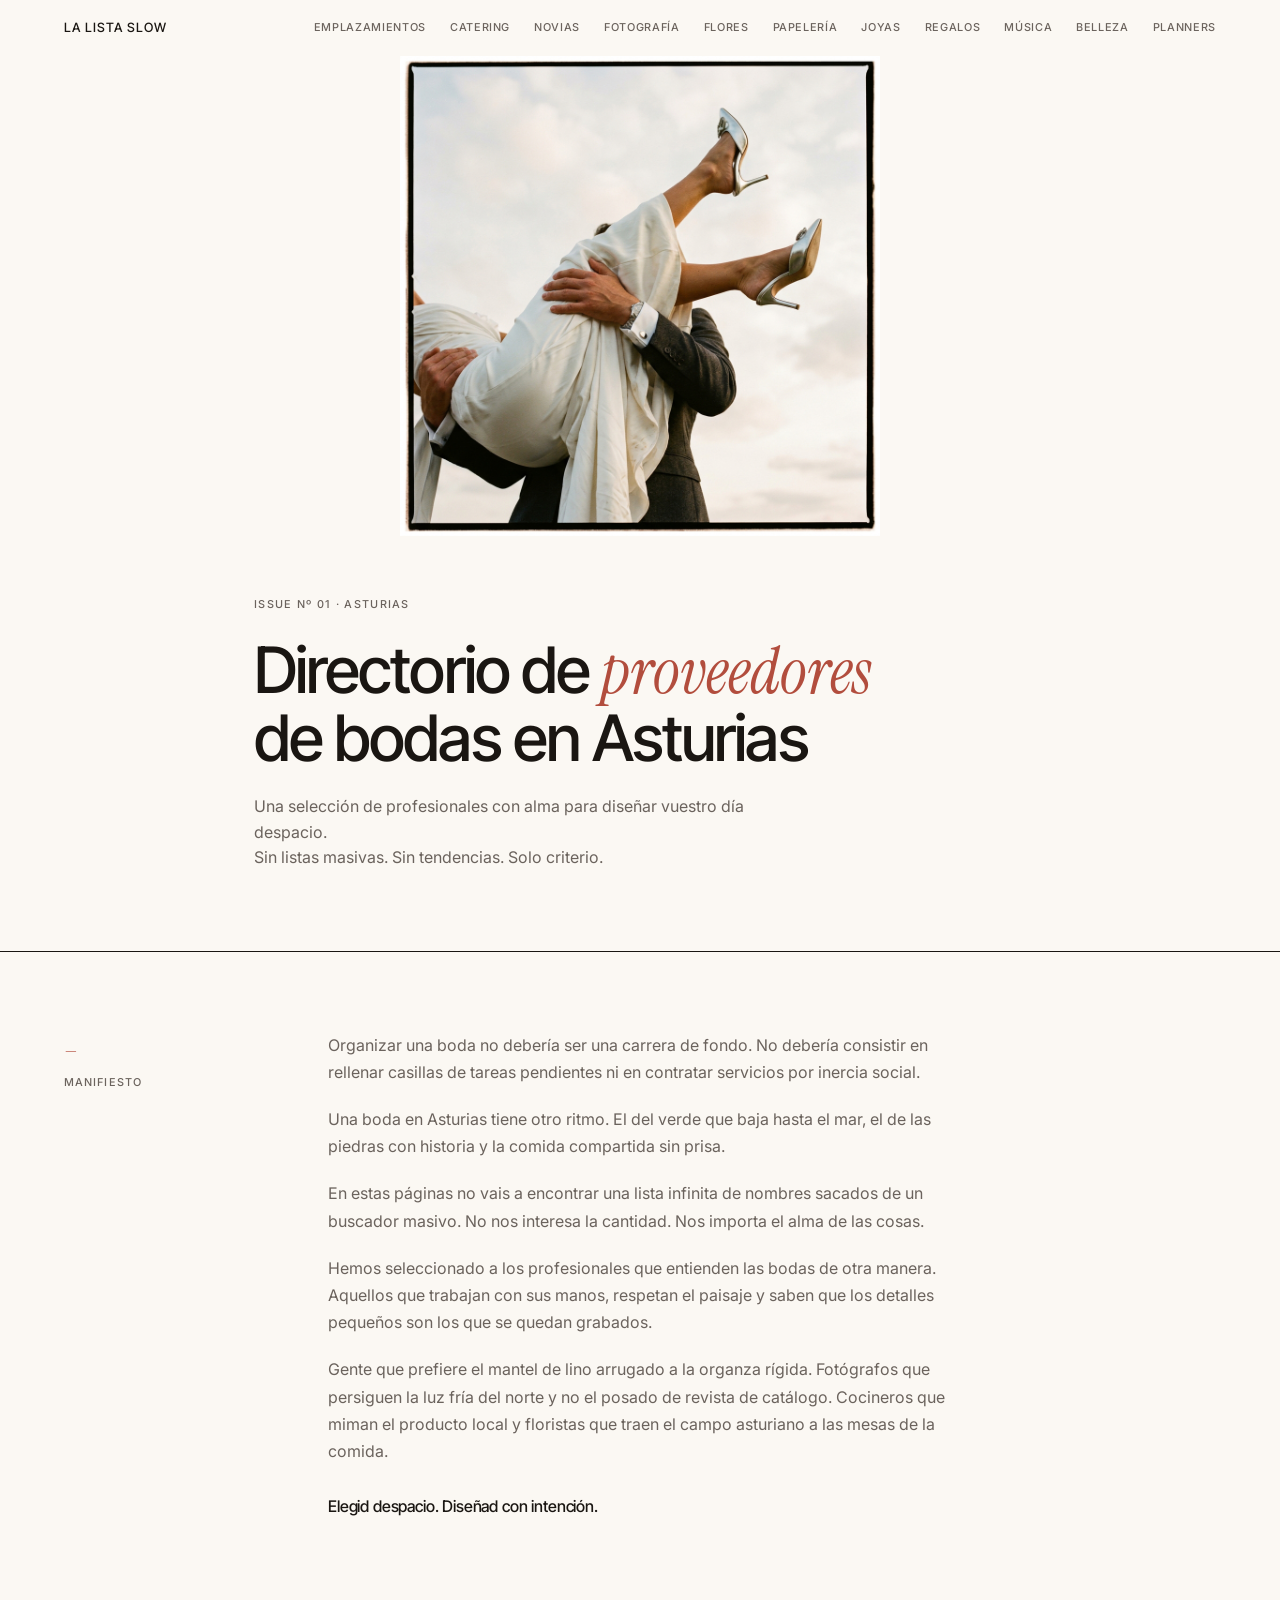
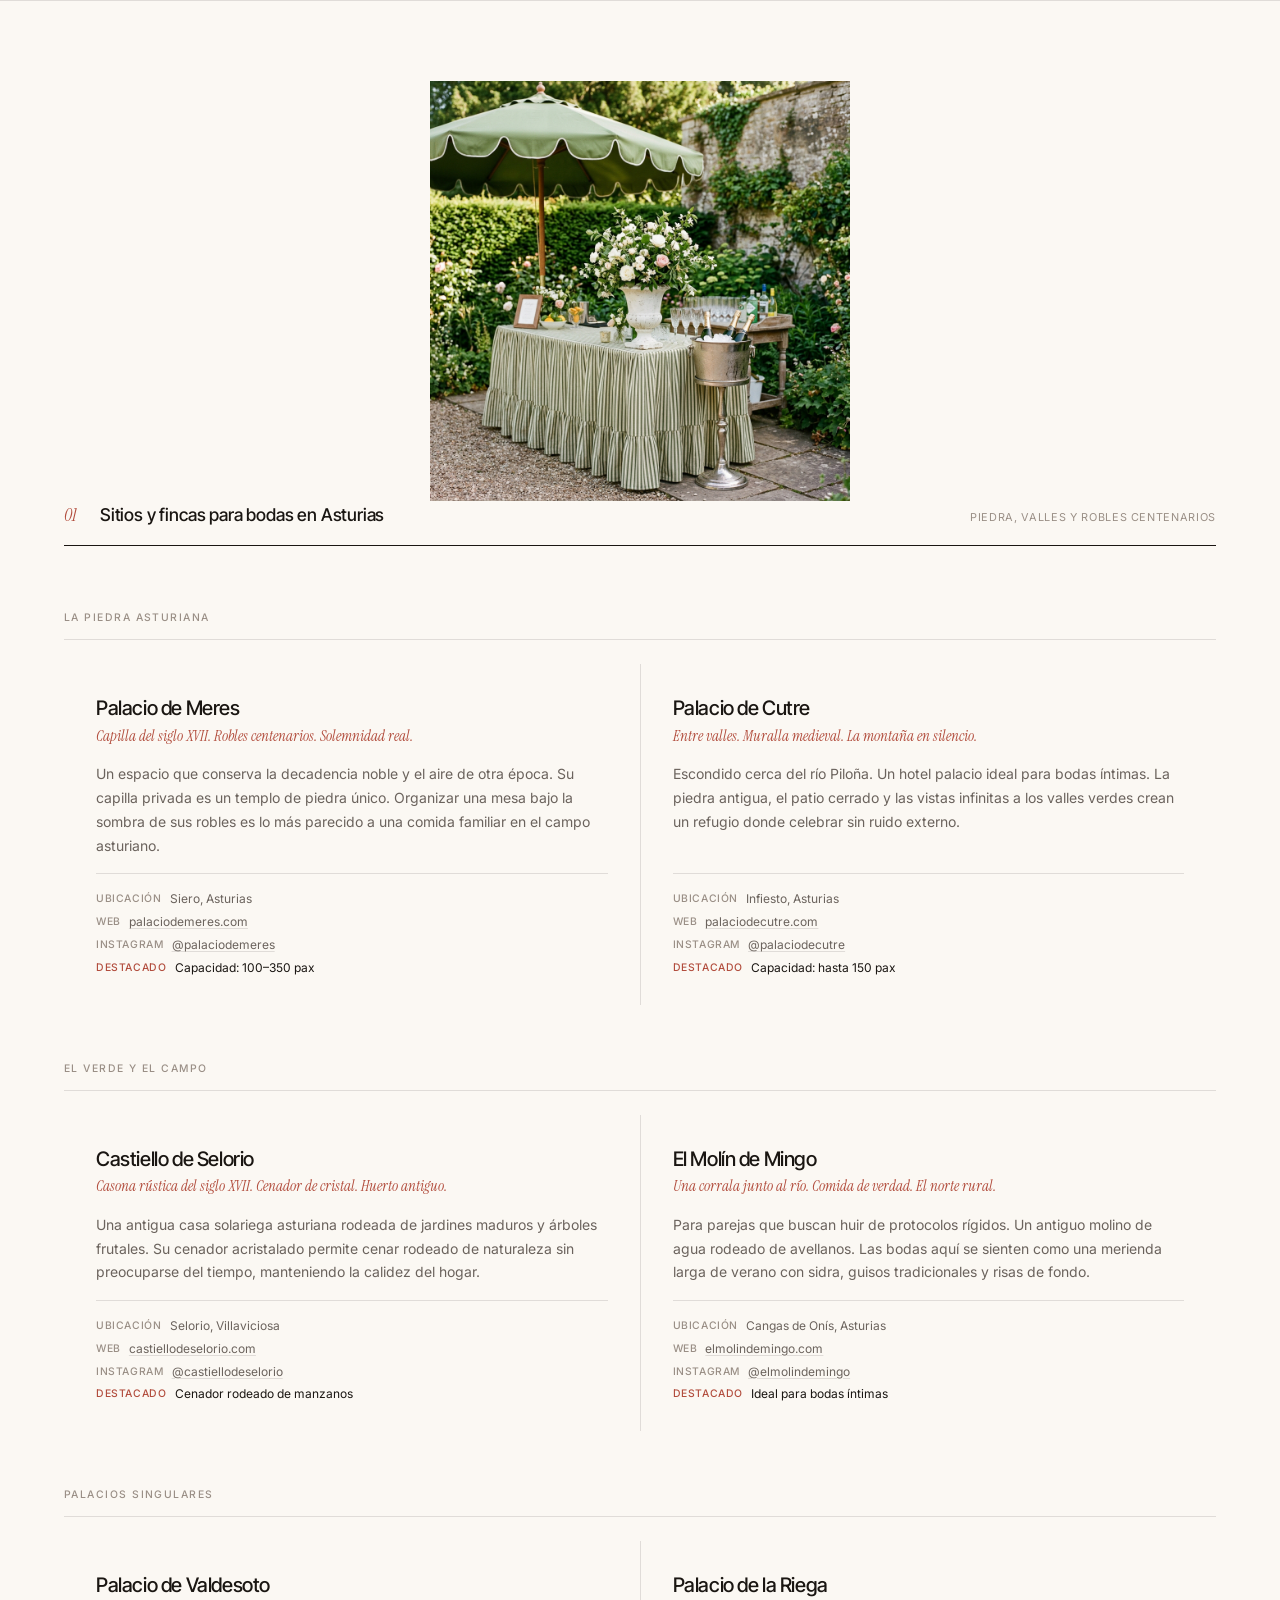
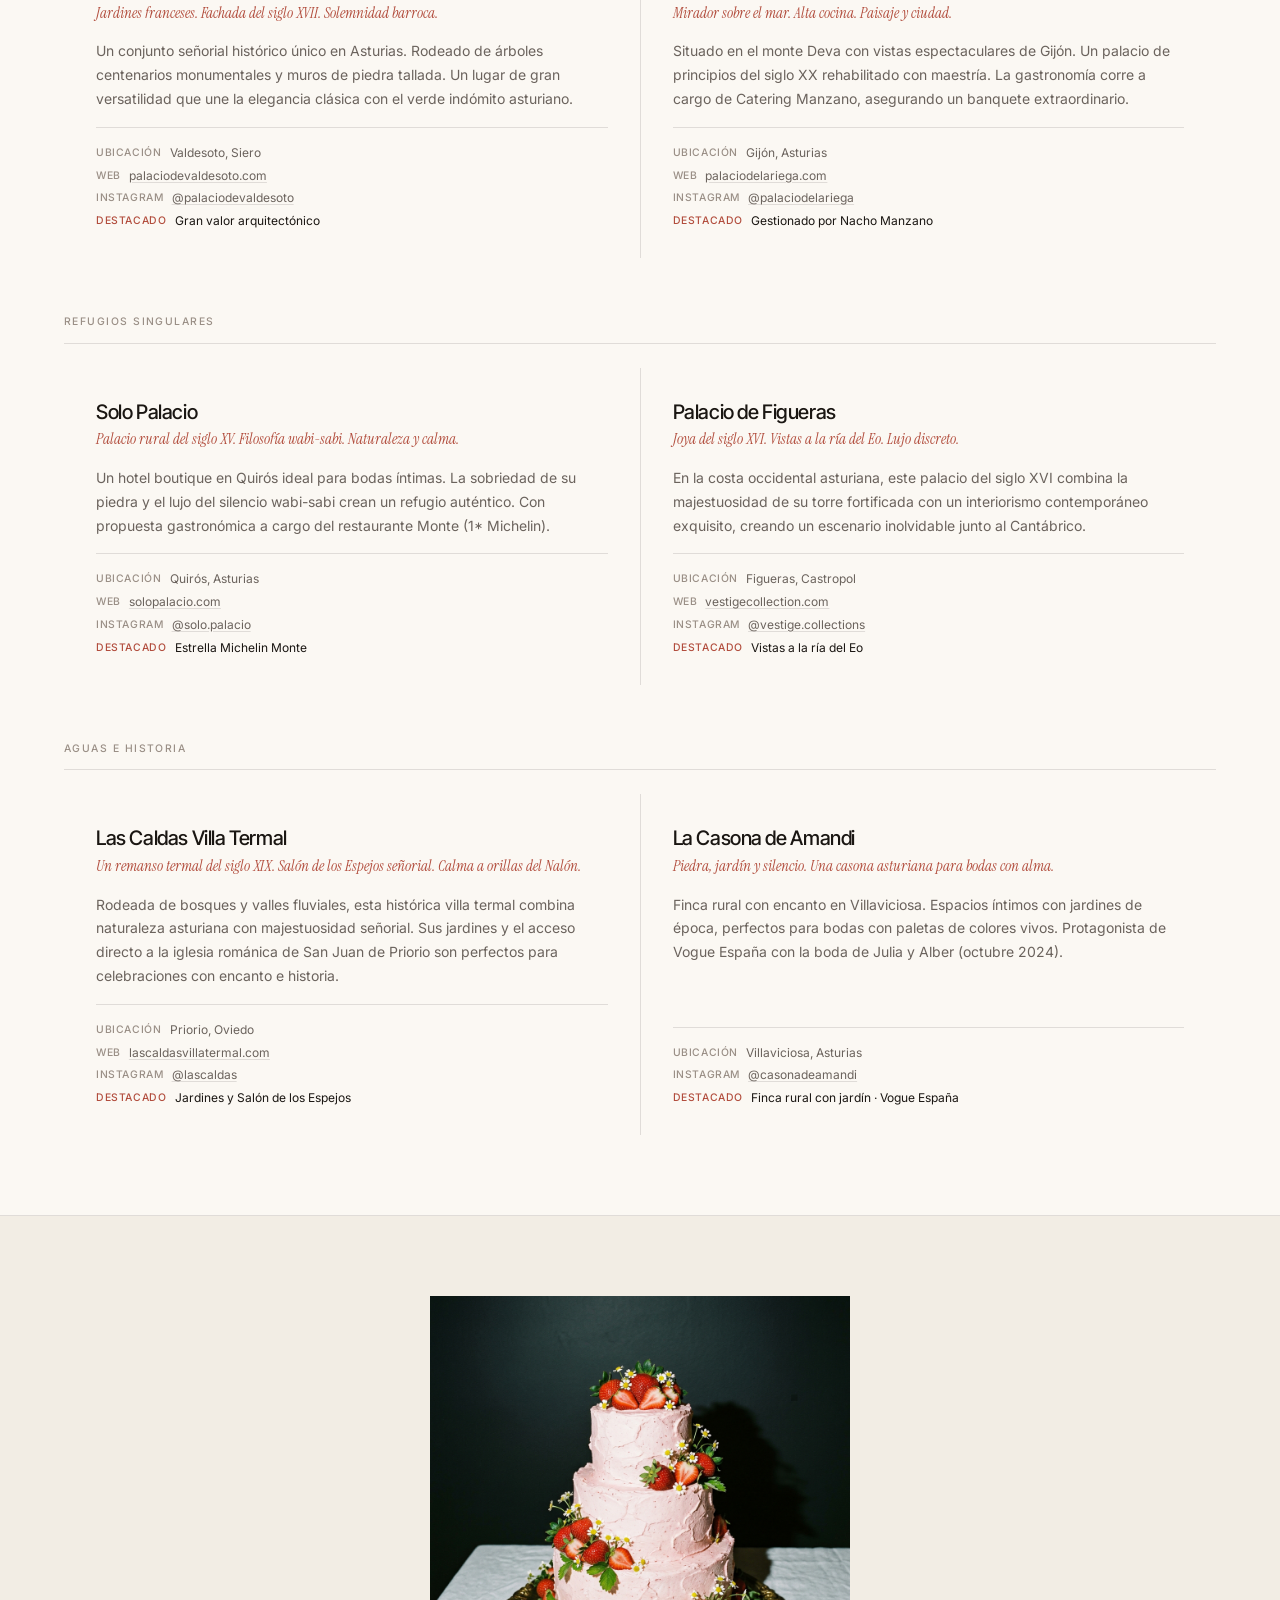
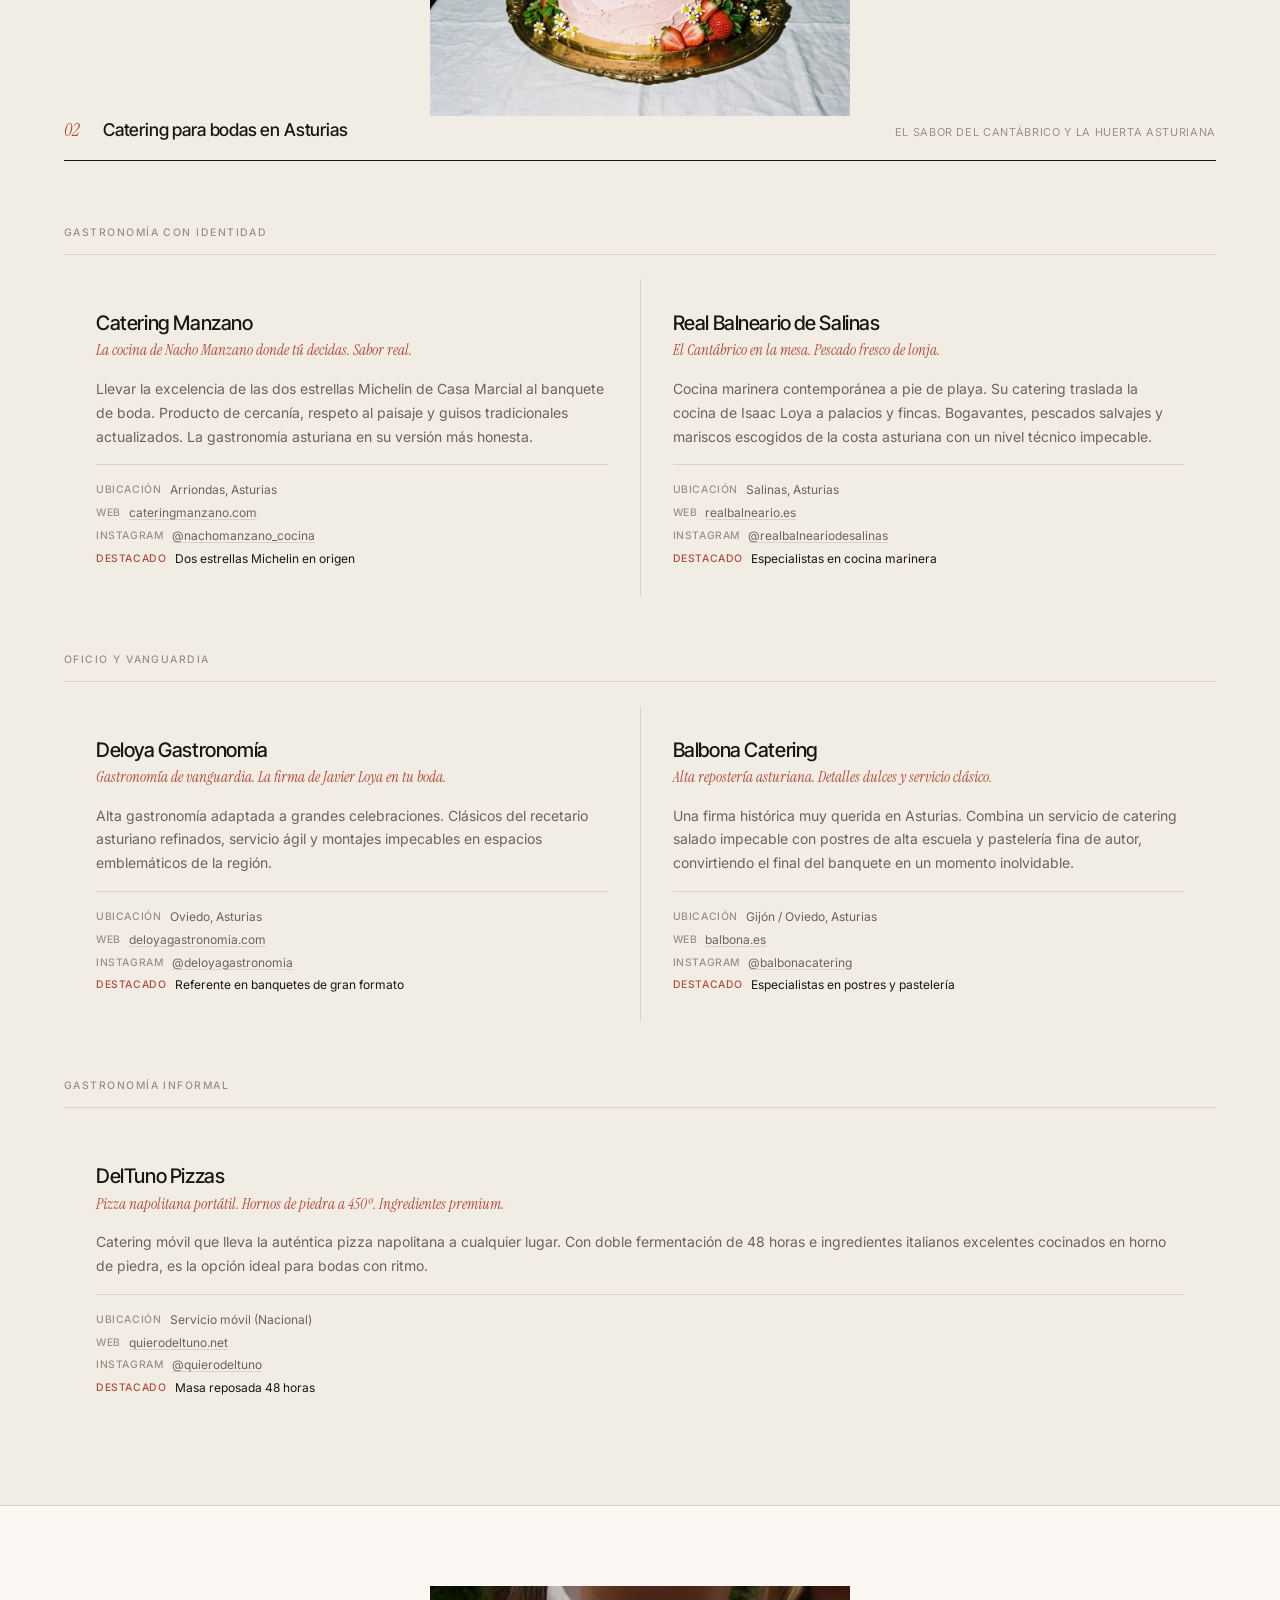
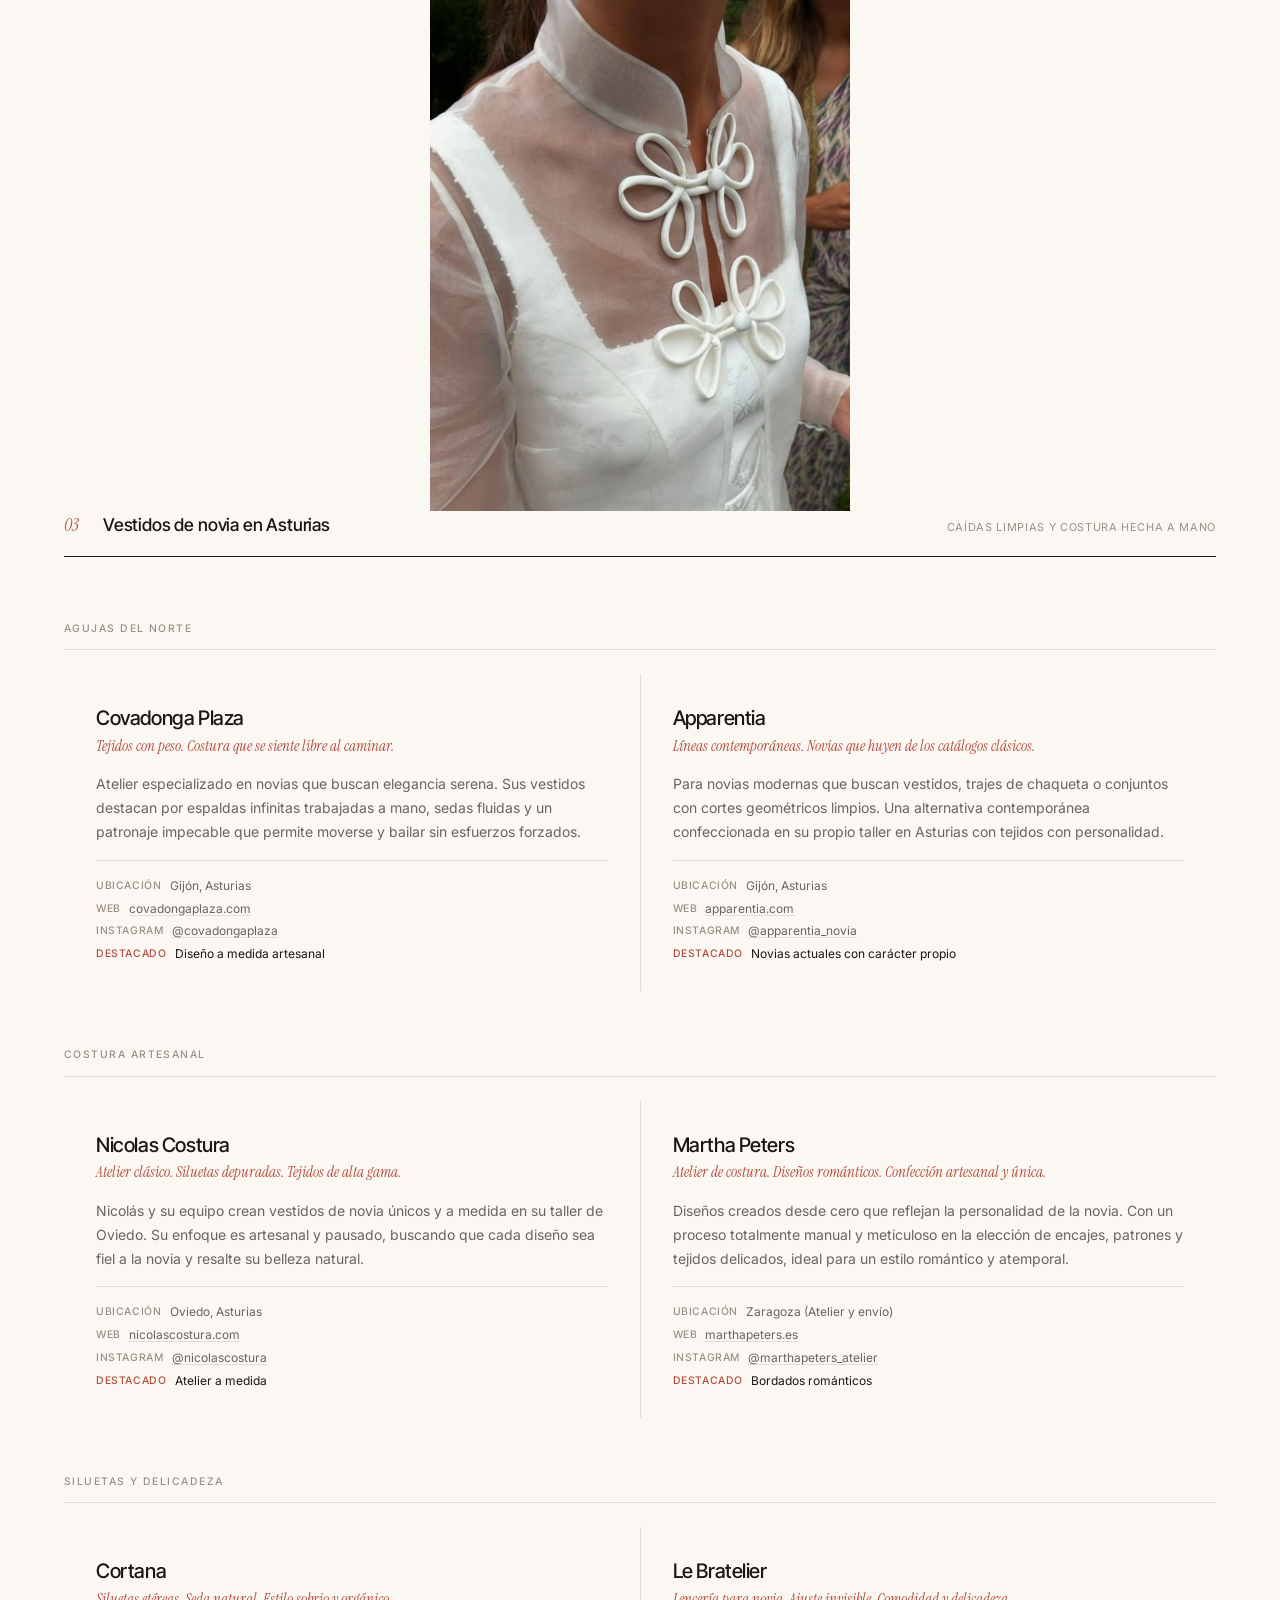
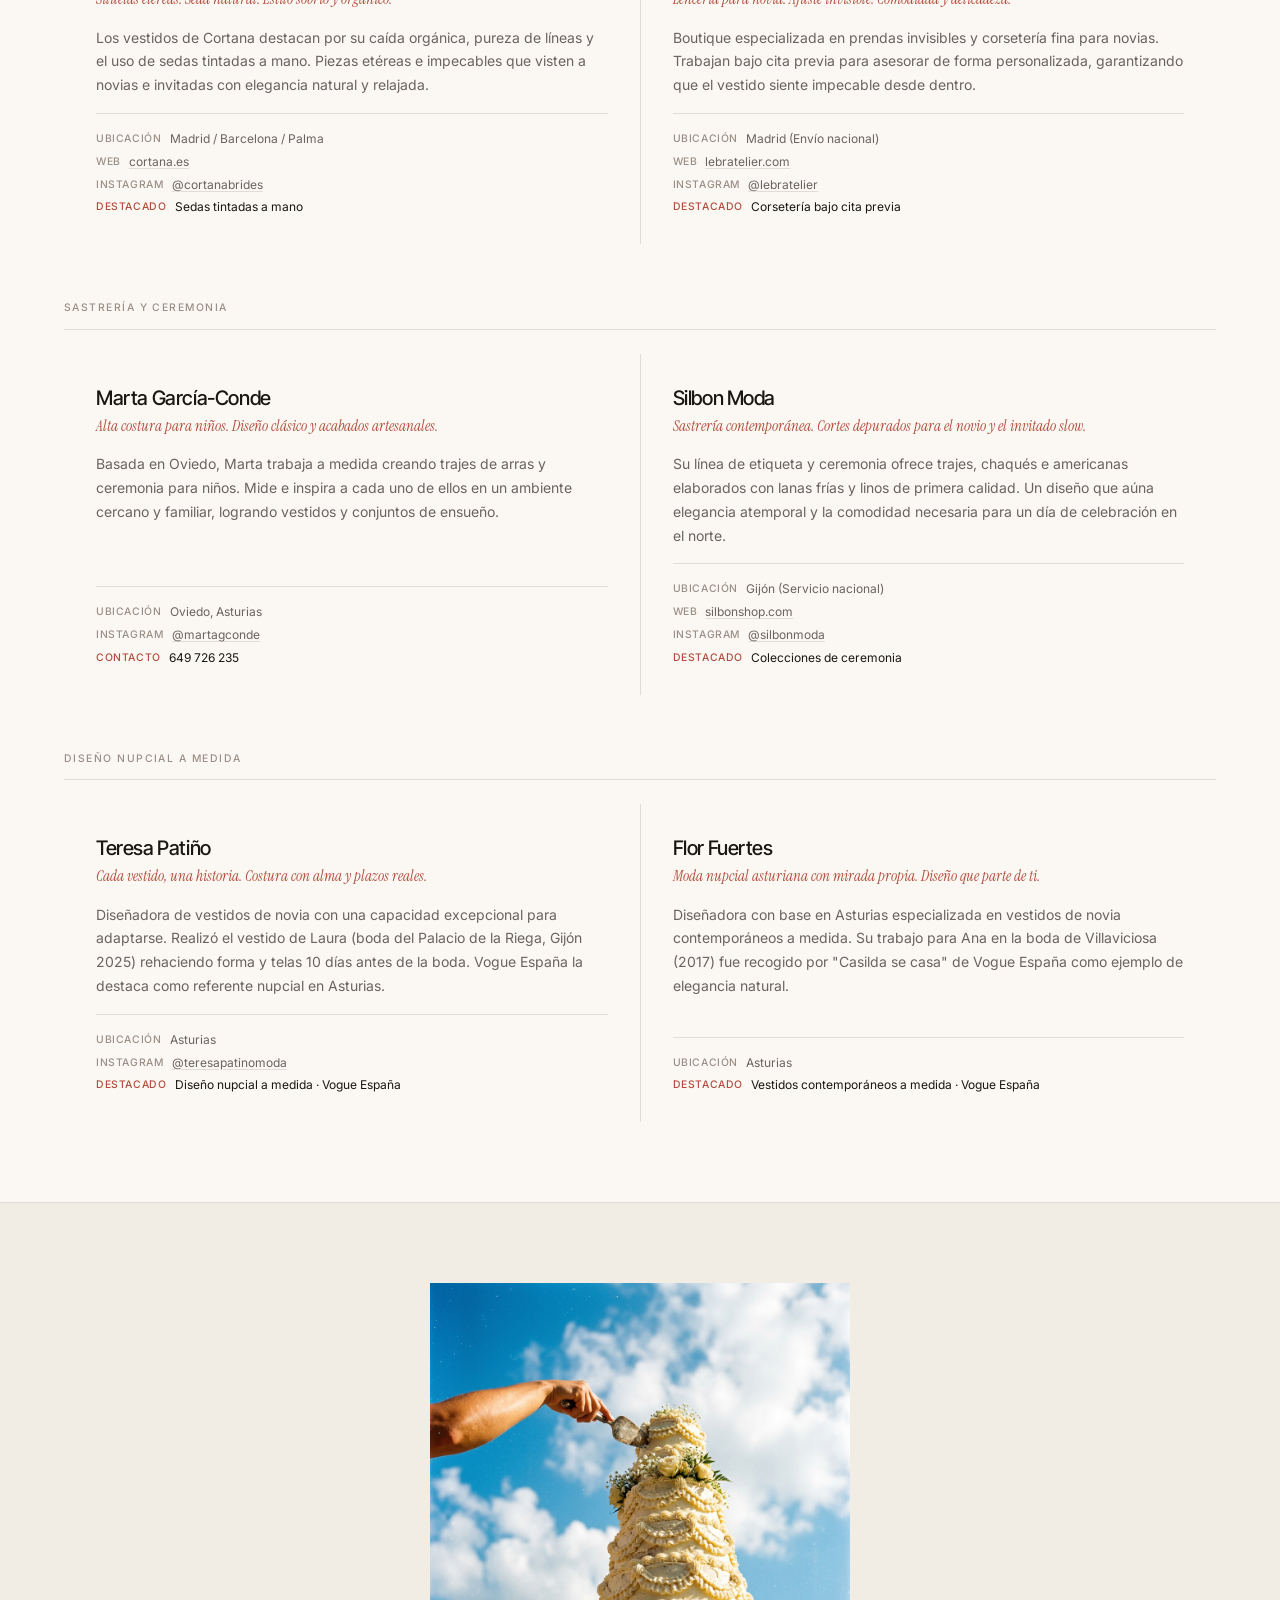
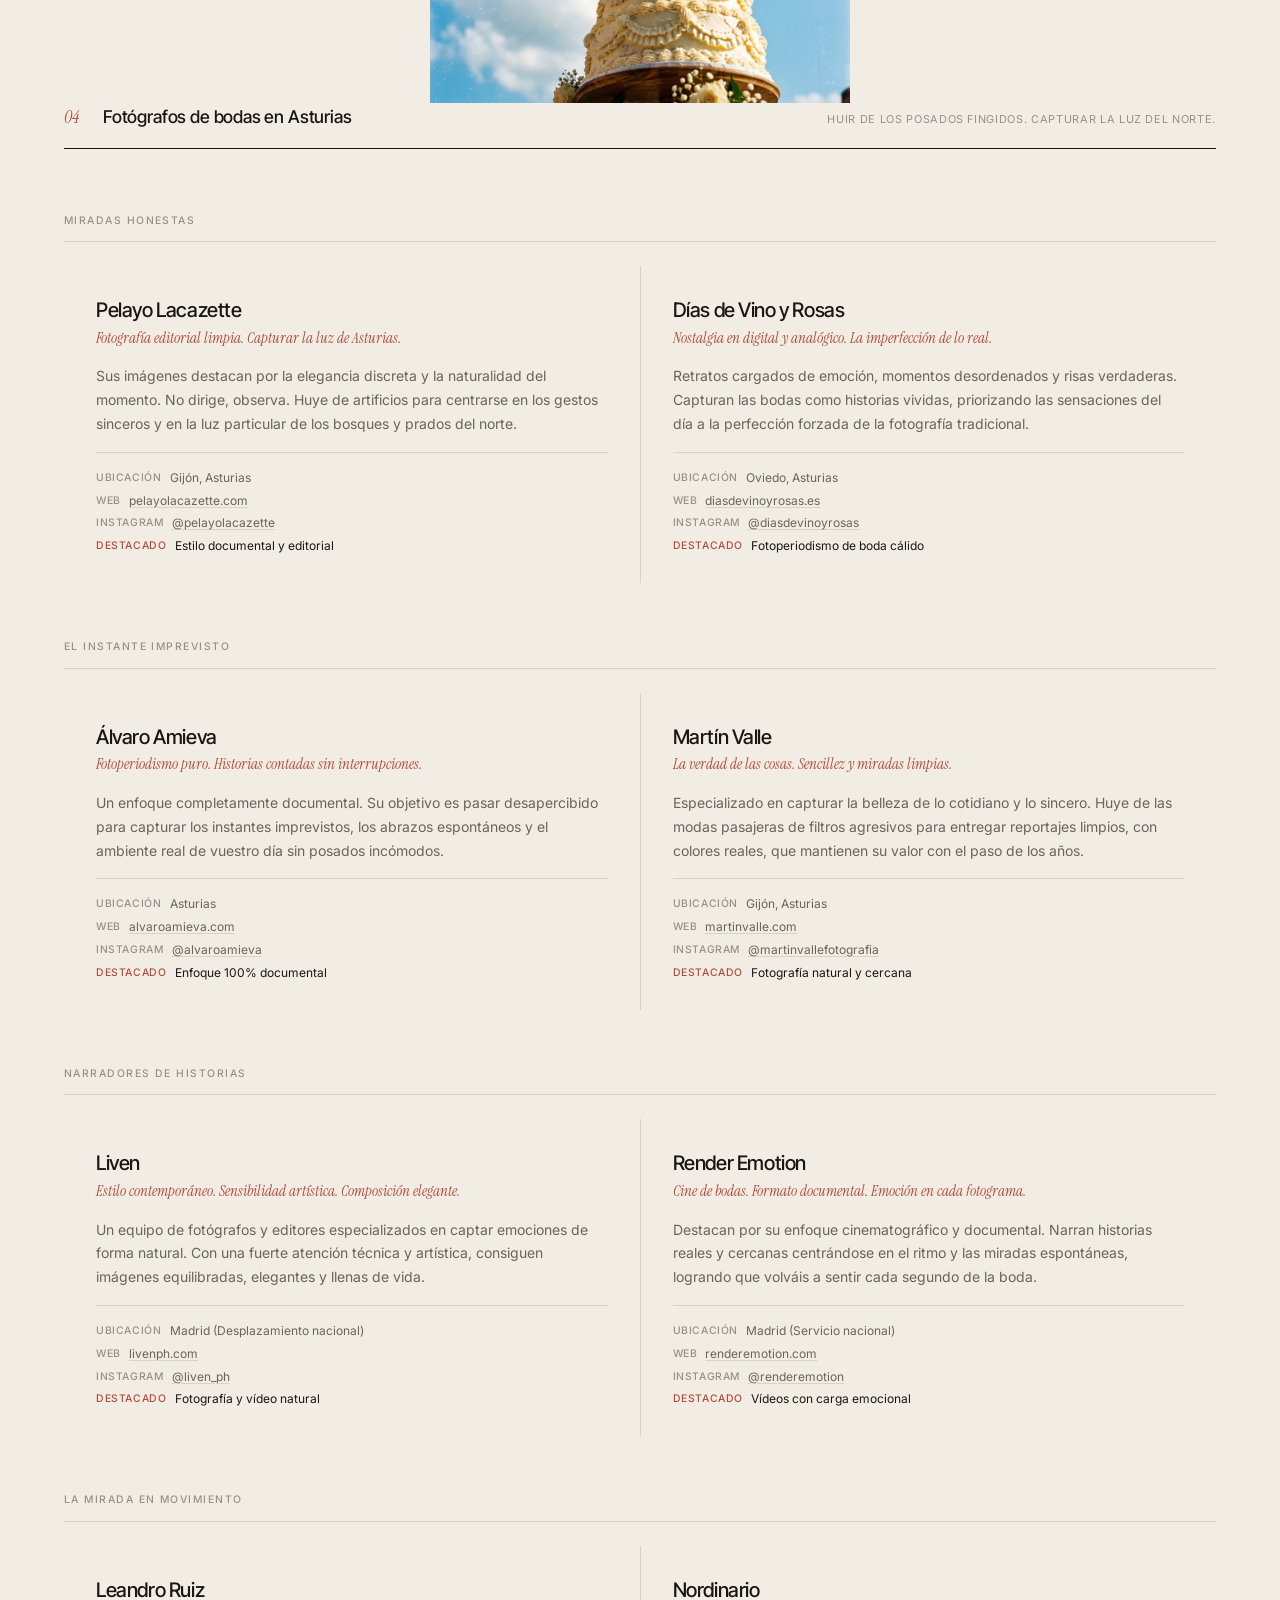
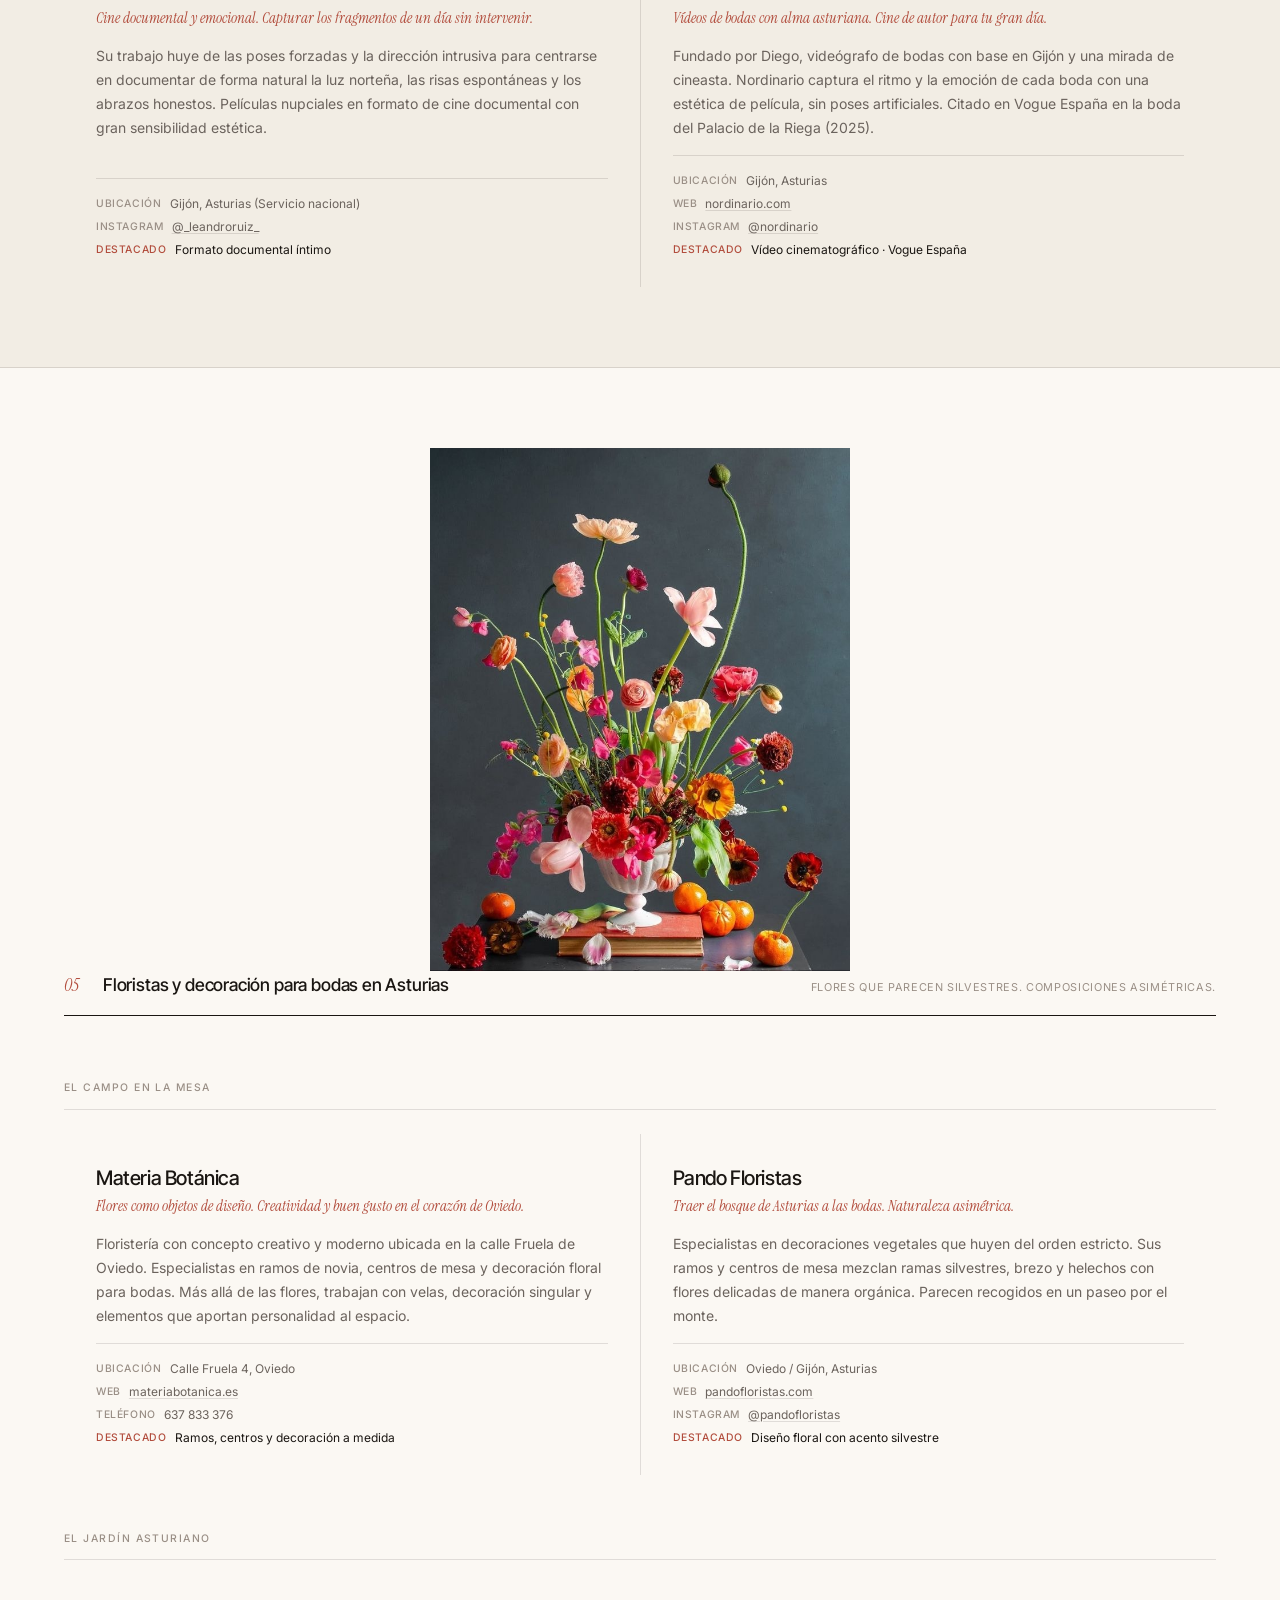
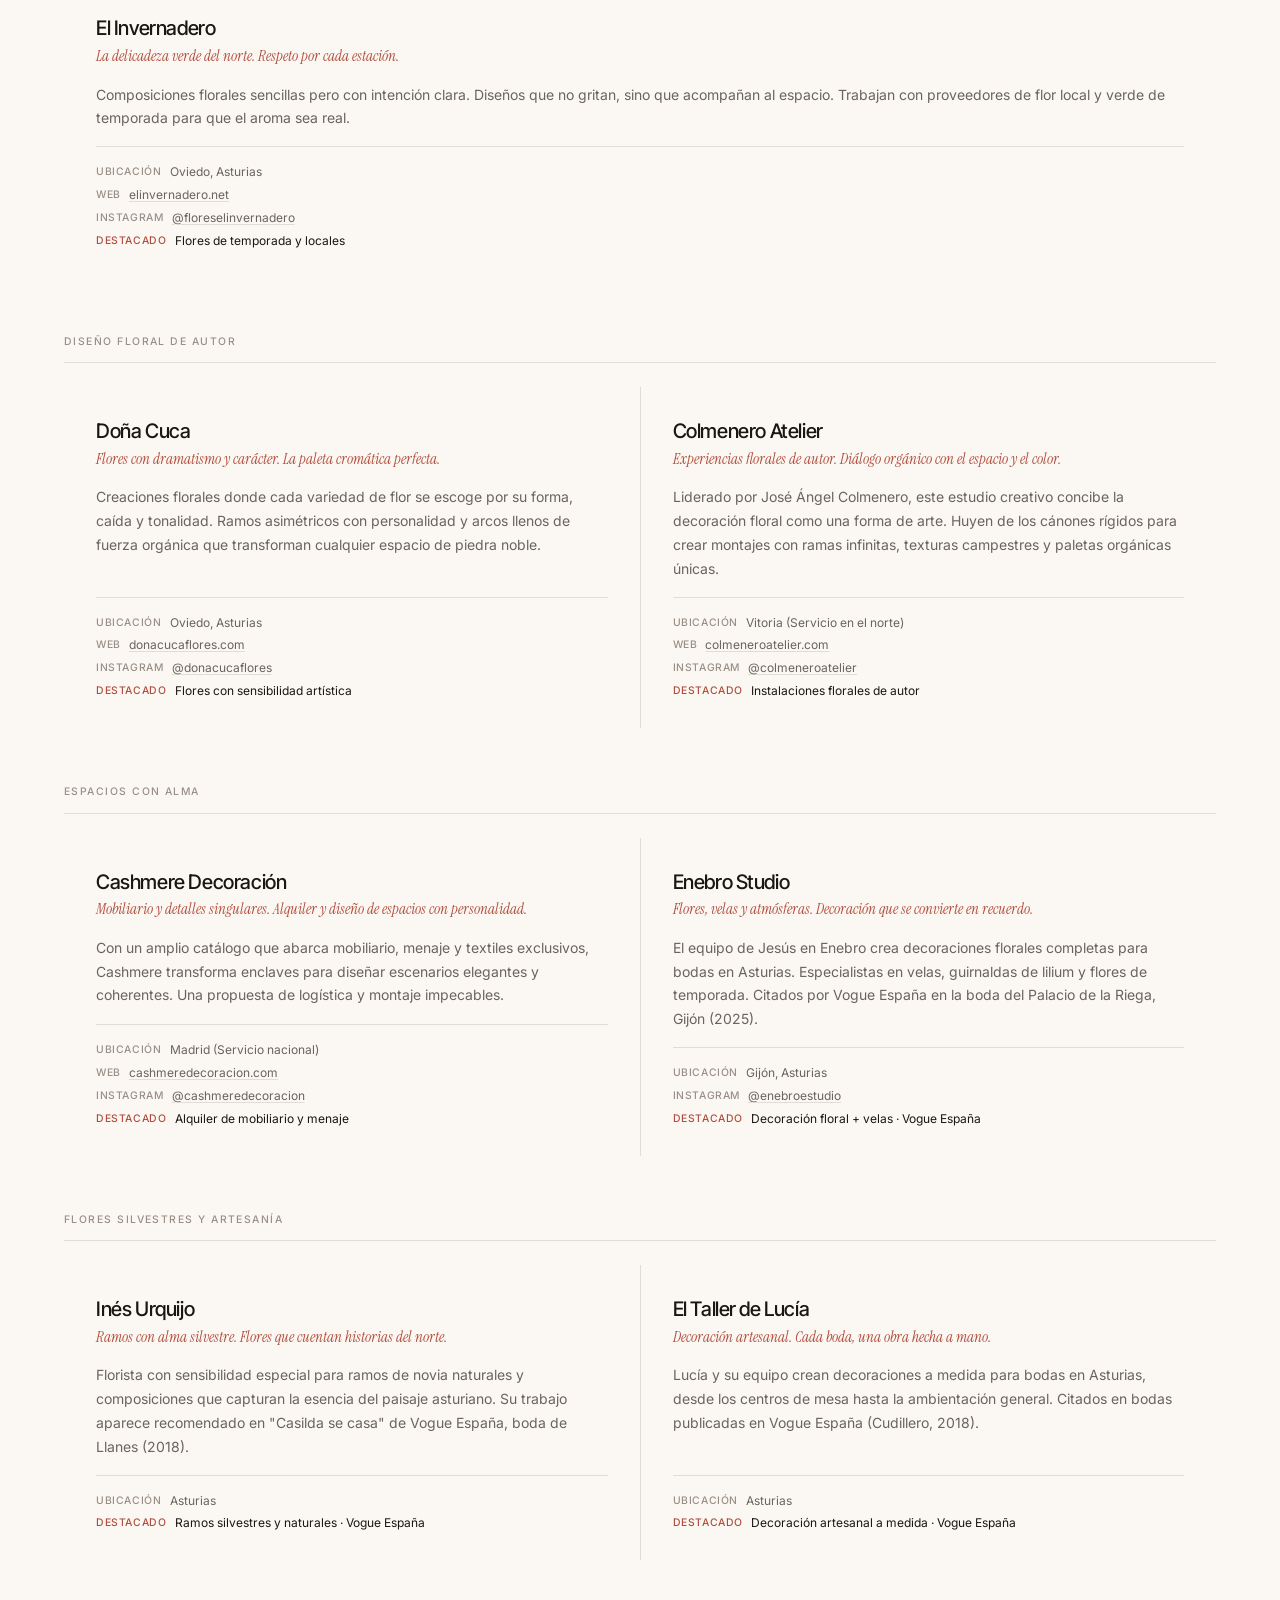
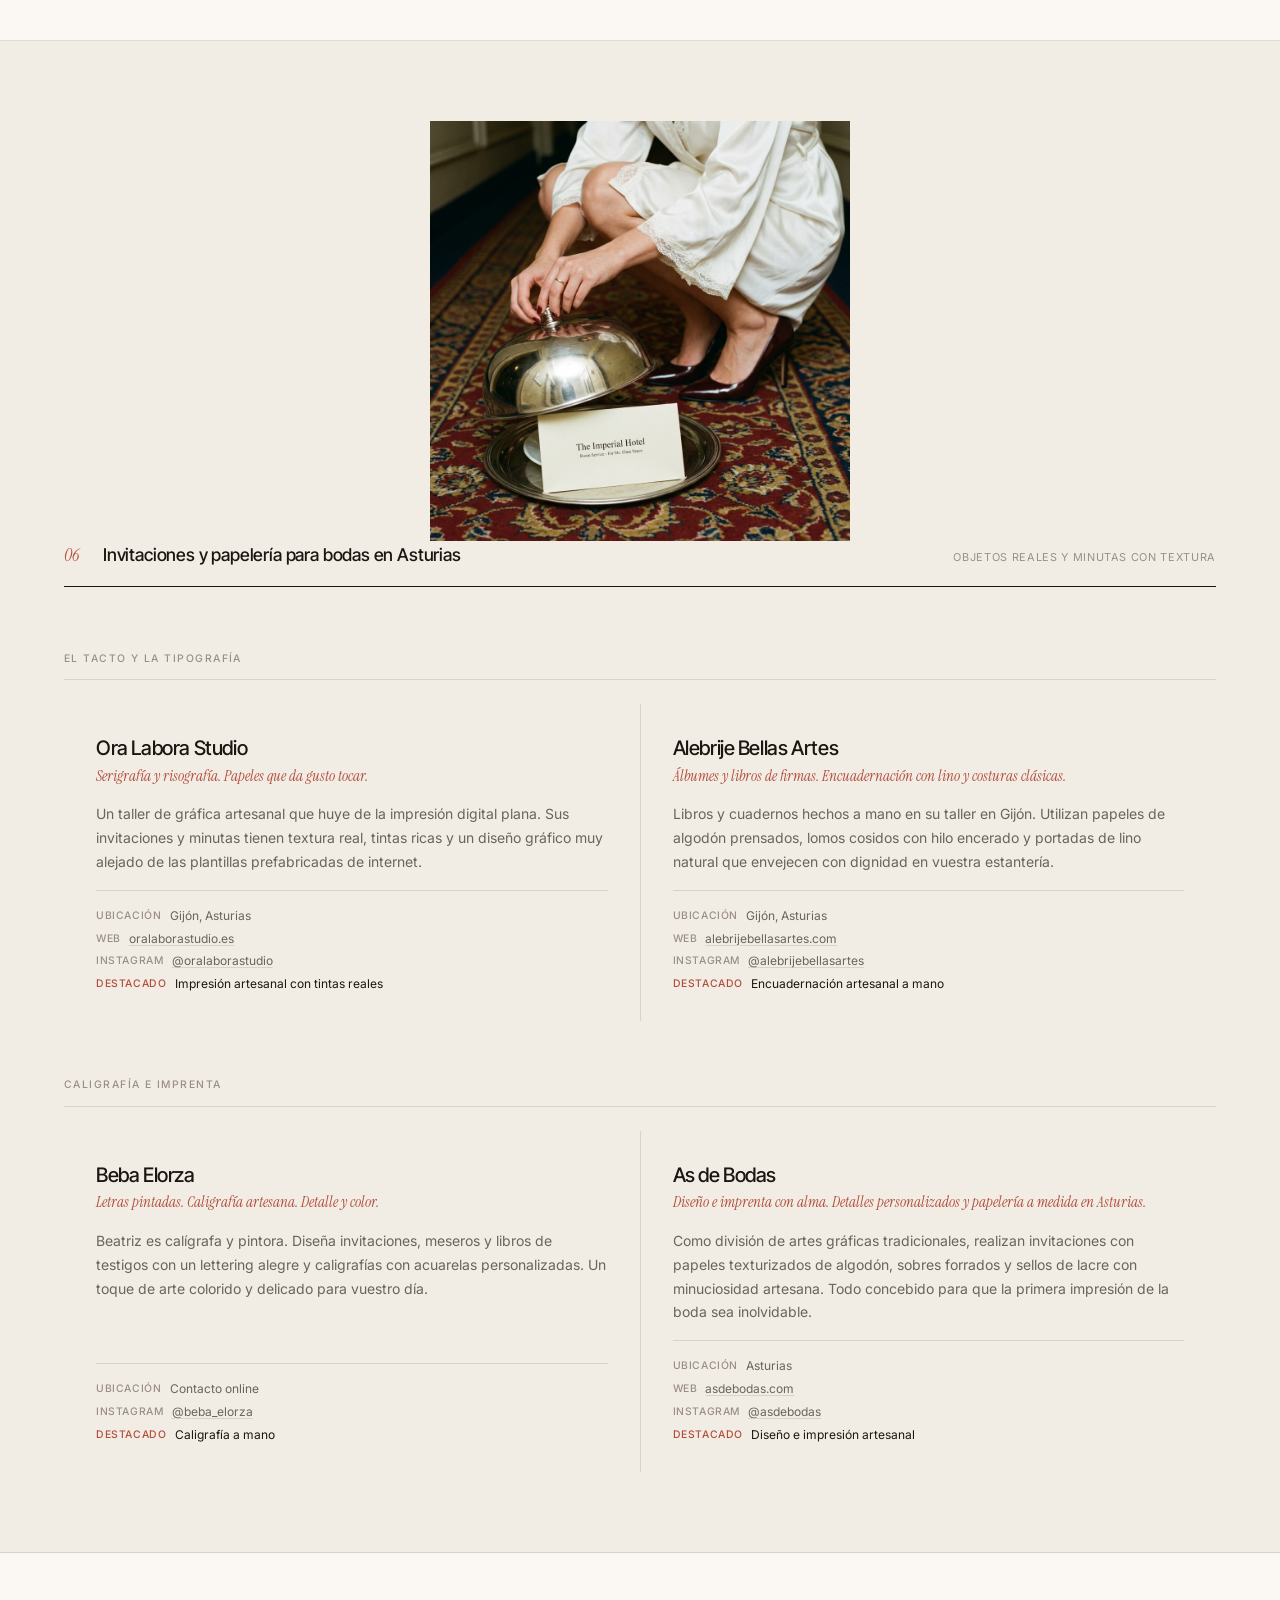
==== proveedores/index.html @ c071f035 "Añadir directorio de proveedores de bodas en Asturias Web completa para proveedores.lalistaslow.com " ====
<!DOCTYPE html>
<html lang="es">
<head>
  <meta charset="UTF-8">
  <meta name="viewport" content="width=device-width, initial-scale=1.0">

  <!-- SEO -->
  <title>Proveedores de Bodas en Asturias — Fincas, Fotógrafos, Catering y más | La Lista Slow</title>
  <meta name="description" content="Directorio curado de proveedores de bodas en Asturias: fincas y sitios para bodas, fotógrafos, catering, floristas, vestidos de novia, peluquería nupcial, wedding planners y artesanos. Seleccionados con criterio.">
  <meta name="robots" content="index, follow">
  <link rel="canonical" href="https://proveedores.lalistaslow.com/">

  <!-- Open Graph -->
  <meta property="og:type" content="website">
  <meta property="og:url" content="https://proveedores.lalistaslow.com/">
  <meta property="og:title" content="Proveedores de Bodas en Asturias — La Lista Slow">
  <meta property="og:description" content="Directorio curado de proveedores de bodas en Asturias. Seleccionados con criterio. Sin listas masivas.">
  <meta property="og:locale" content="es_ES">
  <meta property="og:site_name" content="La Lista Slow">

  <!-- Schema.org -->
  <script type="application/ld+json">
  {
    "@context": "https://schema.org",
    "@type": "CollectionPage",
    "name": "Proveedores de Bodas en Asturias — La Lista Slow",
    "description": "Directorio curado de proveedores de bodas en Asturias: fincas, fotógrafos, catering, floristas, vestidos de novia, peluquería nupcial y wedding planners seleccionados con criterio.",
    "url": "https://proveedores.lalistaslow.com/",
    "publisher": {
      "@type": "Organization",
      "name": "La Lista Slow",
      "url": "https://lalistaslow.com"
    },
    "hasPart": [
      { "@type": "WebPageElement", "name": "Sitios y fincas para bodas en Asturias", "url": "https://proveedores.lalistaslow.com/#emplazamientos" },
      { "@type": "WebPageElement", "name": "Catering para bodas en Asturias", "url": "https://proveedores.lalistaslow.com/#catering" },
      { "@type": "WebPageElement", "name": "Vestidos de novia en Asturias", "url": "https://proveedores.lalistaslow.com/#novias" },
      { "@type": "WebPageElement", "name": "Fotógrafos de bodas en Asturias", "url": "https://proveedores.lalistaslow.com/#fotografia" },
      { "@type": "WebPageElement", "name": "Floristas para bodas en Asturias", "url": "https://proveedores.lalistaslow.com/#flores" },
      { "@type": "WebPageElement", "name": "Papelería e invitaciones para bodas en Asturias", "url": "https://proveedores.lalistaslow.com/#papeleria" },
      { "@type": "WebPageElement", "name": "Joyas y tocados para novias en Asturias", "url": "https://proveedores.lalistaslow.com/#joyas" },
      { "@type": "WebPageElement", "name": "Regalos y detalles para bodas en Asturias", "url": "https://proveedores.lalistaslow.com/#regalos" },
      { "@type": "WebPageElement", "name": "Música para bodas en Asturias", "url": "https://proveedores.lalistaslow.com/#musica" },
      { "@type": "WebPageElement", "name": "Maquillaje y peluquería para novias en Asturias", "url": "https://proveedores.lalistaslow.com/#belleza" },
      { "@type": "WebPageElement", "name": "Wedding planners en Asturias", "url": "https://proveedores.lalistaslow.com/#planners" }
    ]
  }
  </script>

  <!-- Fonts -->
  <link rel="preconnect" href="https://fonts.googleapis.com">
  <link rel="preconnect" href="https://fonts.gstatic.com" crossorigin>
  <link href="https://fonts.googleapis.com/css2?family=Instrument+Serif:ital,wght@0,400;1,400&family=Inter+Tight:wght@400;500;600&family=Inter:wght@400;500&display=swap" rel="stylesheet">

  <link rel="stylesheet" href="styles.css">
</head>
<body>

  <!-- ===================== NAV ===================== -->
  <nav class="navbar" id="navbar">
    <div class="nav-inner">
      <a href="https://lalistaslow.com" class="nav-brand">La Lista Slow</a>
      <button class="nav-menu-toggle" id="menuToggle" aria-label="Abrir menú">
        <span></span><span></span>
      </button>
      <div class="nav-cats" id="navCats">
        <a href="#emplazamientos">Emplazamientos</a>
        <a href="#catering">Catering</a>
        <a href="#novias">Novias</a>
        <a href="#fotografia">Fotografía</a>
        <a href="#flores">Flores</a>
        <a href="#papeleria">Papelería</a>
        <a href="#joyas">Joyas</a>
        <a href="#regalos">Regalos</a>
        <a href="#musica">Música</a>
        <a href="#belleza">Belleza</a>
        <a href="#planners">Planners</a>
      </div>
    </div>
  </nav>

  <!-- ===================== HERO ===================== -->
  <header class="hero">
    <div class="hero-image">
      <img src="images/portada.png" alt="Catálogo de proveedores de bodas en Asturias — La Lista Slow">
    </div>
    <div class="hero-inner container">
      <p class="hero-label">Issue Nº 01 · Asturias</p>
      <h1>Directorio de <em>proveedores</em><br>de bodas en Asturias</h1>
      <p class="hero-desc">Una selección de profesionales con alma para diseñar vuestro día despacio.<br>Sin listas masivas. Sin tendencias. Solo criterio.</p>
    </div>
  </header>

  <!-- ===================== MANIFIESTO ===================== -->
  <section class="manifiesto">
    <div class="container manifiesto-inner">
      <div class="manifiesto-label">
        <span class="section-num">—</span>
        <span>Manifiesto</span>
      </div>
      <div class="manifiesto-body">
        <p>Organizar una boda no debería ser una carrera de fondo. No debería consistir en rellenar casillas de tareas pendientes ni en contratar servicios por inercia social.</p>
        <p>Una boda en Asturias tiene otro ritmo. El del verde que baja hasta el mar, el de las piedras con historia y la comida compartida sin prisa.</p>
        <p>En estas páginas no vais a encontrar una lista infinita de nombres sacados de un buscador masivo. No nos interesa la cantidad. Nos importa el alma de las cosas.</p>
        <p>Hemos seleccionado a los profesionales que entienden las bodas de otra manera. Aquellos que trabajan con sus manos, respetan el paisaje y saben que los detalles pequeños son los que se quedan grabados.</p>
        <p>Gente que prefiere el mantel de lino arrugado a la organza rígida. Fotógrafos que persiguen la luz fría del norte y no el posado de revista de catálogo. Cocineros que miman el producto local y floristas que traen el campo asturiano a las mesas de la comida.</p>
        <p class="manifiesto-cierre">Elegid despacio. Diseñad con intención.</p>
      </div>
    </div>
  </section>

  <!-- ===================== 01 EMPLAZAMIENTOS ===================== -->
  <section class="cat-section" id="emplazamientos">
    <div class="cat-image"><img src="images/cap01.png" alt="Emplazamientos para bodas en Asturias"></div>
    <div class="container">
      <div class="section-header">
        <span class="section-num">01</span>
        <h2 class="section-label">Sitios y fincas para bodas en Asturias</h2>
        <span class="section-desc">Piedra, valles y robles centenarios</span>
      </div>

      <div class="subsection">
        <h3 class="subsection-title">La piedra asturiana</h3>
        <div class="providers-grid">

          <article class="provider-card">
            <div class="provider-head">
              <h4>Palacio de Meres</h4>
              <p class="provider-tagline">Capilla del siglo XVII. Robles centenarios. Solemnidad real.</p>
            </div>
            <p class="provider-desc">Un espacio que conserva la decadencia noble y el aire de otra época. Su capilla privada es un templo de piedra único. Organizar una mesa bajo la sombra de sus robles es lo más parecido a una comida familiar en el campo asturiano.</p>
            <div class="provider-meta">
              <span class="meta-item"><span class="meta-label">Ubicación</span> Siero, Asturias</span>
              <span class="meta-item"><span class="meta-label">Web</span> <a href="https://palaciodemeres.com" target="_blank" rel="noopener">palaciodemeres.com</a></span>
              <span class="meta-item"><span class="meta-label">Instagram</span> <a href="https://instagram.com/palaciodemeres" target="_blank" rel="noopener">@palaciodemeres</a></span>
              <span class="meta-item meta-destacado"><span class="meta-label">Destacado</span> Capacidad: 100–350 pax</span>
            </div>
          </article>

          <article class="provider-card">
            <div class="provider-head">
              <h4>Palacio de Cutre</h4>
              <p class="provider-tagline">Entre valles. Muralla medieval. La montaña en silencio.</p>
            </div>
            <p class="provider-desc">Escondido cerca del río Piloña. Un hotel palacio ideal para bodas íntimas. La piedra antigua, el patio cerrado y las vistas infinitas a los valles verdes crean un refugio donde celebrar sin ruido externo.</p>
            <div class="provider-meta">
              <span class="meta-item"><span class="meta-label">Ubicación</span> Infiesto, Asturias</span>
              <span class="meta-item"><span class="meta-label">Web</span> <a href="https://palaciodecutre.com" target="_blank" rel="noopener">palaciodecutre.com</a></span>
              <span class="meta-item"><span class="meta-label">Instagram</span> <a href="https://instagram.com/palaciodecutre" target="_blank" rel="noopener">@palaciodecutre</a></span>
              <span class="meta-item meta-destacado"><span class="meta-label">Destacado</span> Capacidad: hasta 150 pax</span>
            </div>
          </article>

        </div>
      </div>

      <div class="subsection">
        <h3 class="subsection-title">El verde y el campo</h3>
        <div class="providers-grid">

          <article class="provider-card">
            <div class="provider-head">
              <h4>Castiello de Selorio</h4>
              <p class="provider-tagline">Casona rústica del siglo XVII. Cenador de cristal. Huerto antiguo.</p>
            </div>
            <p class="provider-desc">Una antigua casa solariega asturiana rodeada de jardines maduros y árboles frutales. Su cenador acristalado permite cenar rodeado de naturaleza sin preocuparse del tiempo, manteniendo la calidez del hogar.</p>
            <div class="provider-meta">
              <span class="meta-item"><span class="meta-label">Ubicación</span> Selorio, Villaviciosa</span>
              <span class="meta-item"><span class="meta-label">Web</span> <a href="https://castiellodeselorio.com" target="_blank" rel="noopener">castiellodeselorio.com</a></span>
              <span class="meta-item"><span class="meta-label">Instagram</span> <a href="https://instagram.com/castiellodeselorio" target="_blank" rel="noopener">@castiellodeselorio</a></span>
              <span class="meta-item meta-destacado"><span class="meta-label">Destacado</span> Cenador rodeado de manzanos</span>
            </div>
          </article>

          <article class="provider-card">
            <div class="provider-head">
              <h4>El Molín de Mingo</h4>
              <p class="provider-tagline">Una corrala junto al río. Comida de verdad. El norte rural.</p>
            </div>
            <p class="provider-desc">Para parejas que buscan huir de protocolos rígidos. Un antiguo molino de agua rodeado de avellanos. Las bodas aquí se sienten como una merienda larga de verano con sidra, guisos tradicionales y risas de fondo.</p>
            <div class="provider-meta">
              <span class="meta-item"><span class="meta-label">Ubicación</span> Cangas de Onís, Asturias</span>
              <span class="meta-item"><span class="meta-label">Web</span> <a href="https://elmolindemingo.com" target="_blank" rel="noopener">elmolindemingo.com</a></span>
              <span class="meta-item"><span class="meta-label">Instagram</span> <a href="https://instagram.com/elmolindemingo" target="_blank" rel="noopener">@elmolindemingo</a></span>
              <span class="meta-item meta-destacado"><span class="meta-label">Destacado</span> Ideal para bodas íntimas</span>
            </div>
          </article>

        </div>
      </div>

      <div class="subsection">
        <h3 class="subsection-title">Palacios singulares</h3>
        <div class="providers-grid">

          <article class="provider-card">
            <div class="provider-head">
              <h4>Palacio de Valdesoto</h4>
              <p class="provider-tagline">Jardines franceses. Fachada del siglo XVII. Solemnidad barroca.</p>
            </div>
            <p class="provider-desc">Un conjunto señorial histórico único en Asturias. Rodeado de árboles centenarios monumentales y muros de piedra tallada. Un lugar de gran versatilidad que une la elegancia clásica con el verde indómito asturiano.</p>
            <div class="provider-meta">
              <span class="meta-item"><span class="meta-label">Ubicación</span> Valdesoto, Siero</span>
              <span class="meta-item"><span class="meta-label">Web</span> <a href="https://palaciodevaldesoto.com" target="_blank" rel="noopener">palaciodevaldesoto.com</a></span>
              <span class="meta-item"><span class="meta-label">Instagram</span> <a href="https://instagram.com/palaciodevaldesoto" target="_blank" rel="noopener">@palaciodevaldesoto</a></span>
              <span class="meta-item meta-destacado"><span class="meta-label">Destacado</span> Gran valor arquitectónico</span>
            </div>
          </article>

          <article class="provider-card">
            <div class="provider-head">
              <h4>Palacio de la Riega</h4>
              <p class="provider-tagline">Mirador sobre el mar. Alta cocina. Paisaje y ciudad.</p>
            </div>
            <p class="provider-desc">Situado en el monte Deva con vistas espectaculares de Gijón. Un palacio de principios del siglo XX rehabilitado con maestría. La gastronomía corre a cargo de Catering Manzano, asegurando un banquete extraordinario.</p>
            <div class="provider-meta">
              <span class="meta-item"><span class="meta-label">Ubicación</span> Gijón, Asturias</span>
              <span class="meta-item"><span class="meta-label">Web</span> <a href="https://palaciodelariega.com" target="_blank" rel="noopener">palaciodelariega.com</a></span>
              <span class="meta-item"><span class="meta-label">Instagram</span> <a href="https://instagram.com/palaciodelariega" target="_blank" rel="noopener">@palaciodelariega</a></span>
              <span class="meta-item meta-destacado"><span class="meta-label">Destacado</span> Gestionado por Nacho Manzano</span>
            </div>
          </article>

        </div>
      </div>

      <div class="subsection">
        <h3 class="subsection-title">Refugios singulares</h3>
        <div class="providers-grid">

          <article class="provider-card">
            <div class="provider-head">
              <h4>Solo Palacio</h4>
              <p class="provider-tagline">Palacio rural del siglo XV. Filosofía wabi-sabi. Naturaleza y calma.</p>
            </div>
            <p class="provider-desc">Un hotel boutique en Quirós ideal para bodas íntimas. La sobriedad de su piedra y el lujo del silencio wabi-sabi crean un refugio auténtico. Con propuesta gastronómica a cargo del restaurante Monte (1* Michelin).</p>
            <div class="provider-meta">
              <span class="meta-item"><span class="meta-label">Ubicación</span> Quirós, Asturias</span>
              <span class="meta-item"><span class="meta-label">Web</span> <a href="https://solopalacio.com" target="_blank" rel="noopener">solopalacio.com</a></span>
              <span class="meta-item"><span class="meta-label">Instagram</span> <a href="https://instagram.com/solo.palacio" target="_blank" rel="noopener">@solo.palacio</a></span>
              <span class="meta-item meta-destacado"><span class="meta-label">Destacado</span> Estrella Michelin Monte</span>
            </div>
          </article>

          <article class="provider-card">
            <div class="provider-head">
              <h4>Palacio de Figueras</h4>
              <p class="provider-tagline">Joya del siglo XVI. Vistas a la ría del Eo. Lujo discreto.</p>
            </div>
            <p class="provider-desc">En la costa occidental asturiana, este palacio del siglo XVI combina la majestuosidad de su torre fortificada con un interiorismo contemporáneo exquisito, creando un escenario inolvidable junto al Cantábrico.</p>
            <div class="provider-meta">
              <span class="meta-item"><span class="meta-label">Ubicación</span> Figueras, Castropol</span>
              <span class="meta-item"><span class="meta-label">Web</span> <a href="https://vestigecollection.com" target="_blank" rel="noopener">vestigecollection.com</a></span>
              <span class="meta-item"><span class="meta-label">Instagram</span> <a href="https://instagram.com/vestige.collections" target="_blank" rel="noopener">@vestige.collections</a></span>
              <span class="meta-item meta-destacado"><span class="meta-label">Destacado</span> Vistas a la ría del Eo</span>
            </div>
          </article>

        </div>
      </div>

      <div class="subsection">
        <h3 class="subsection-title">Aguas e historia</h3>
        <div class="providers-grid">

          <article class="provider-card">
            <div class="provider-head">
              <h4>Las Caldas Villa Termal</h4>
              <p class="provider-tagline">Un remanso termal del siglo XIX. Salón de los Espejos señorial. Calma a orillas del Nalón.</p>
            </div>
            <p class="provider-desc">Rodeada de bosques y valles fluviales, esta histórica villa termal combina naturaleza asturiana con majestuosidad señorial. Sus jardines y el acceso directo a la iglesia románica de San Juan de Priorio son perfectos para celebraciones con encanto e historia.</p>
            <div class="provider-meta">
              <span class="meta-item"><span class="meta-label">Ubicación</span> Priorio, Oviedo</span>
              <span class="meta-item"><span class="meta-label">Web</span> <a href="https://lascaldasvillatermal.com" target="_blank" rel="noopener">lascaldasvillatermal.com</a></span>
              <span class="meta-item"><span class="meta-label">Instagram</span> <a href="https://instagram.com/lascaldas" target="_blank" rel="noopener">@lascaldas</a></span>
              <span class="meta-item meta-destacado"><span class="meta-label">Destacado</span> Jardines y Salón de los Espejos</span>
            </div>
          </article>

          <article class="provider-card">
            <div class="provider-head">
              <h4>La Casona de Amandi</h4>
              <p class="provider-tagline">Piedra, jardín y silencio. Una casona asturiana para bodas con alma.</p>
            </div>
            <p class="provider-desc">Finca rural con encanto en Villaviciosa. Espacios íntimos con jardines de época, perfectos para bodas con paletas de colores vivos. Protagonista de Vogue España con la boda de Julia y Alber (octubre 2024).</p>
            <div class="provider-meta">
              <span class="meta-item"><span class="meta-label">Ubicación</span> Villaviciosa, Asturias</span>
              <span class="meta-item"><span class="meta-label">Instagram</span> <a href="https://instagram.com/casonadeamandi" target="_blank" rel="noopener">@casonadeamandi</a></span>
              <span class="meta-item meta-destacado"><span class="meta-label">Destacado</span> Finca rural con jardín · Vogue España</span>
            </div>
          </article>

        </div>
      </div>
    </div>
  </section>

  <!-- ===================== 02 CATERING ===================== -->
  <section class="cat-section cat-section--alt" id="catering">
    <div class="cat-image"><img src="images/cap02.png" alt="Catering para bodas en Asturias"></div>
    <div class="container">
      <div class="section-header">
        <span class="section-num">02</span>
        <h2 class="section-label">Catering para bodas en Asturias</h2>
        <span class="section-desc">El sabor del Cantábrico y la huerta asturiana</span>
      </div>

      <div class="subsection">
        <h3 class="subsection-title">Gastronomía con identidad</h3>
        <div class="providers-grid">

          <article class="provider-card">
            <div class="provider-head">
              <h4>Catering Manzano</h4>
              <p class="provider-tagline">La cocina de Nacho Manzano donde tú decidas. Sabor real.</p>
            </div>
            <p class="provider-desc">Llevar la excelencia de las dos estrellas Michelin de Casa Marcial al banquete de boda. Producto de cercanía, respeto al paisaje y guisos tradicionales actualizados. La gastronomía asturiana en su versión más honesta.</p>
            <div class="provider-meta">
              <span class="meta-item"><span class="meta-label">Ubicación</span> Arriondas, Asturias</span>
              <span class="meta-item"><span class="meta-label">Web</span> <a href="https://cateringmanzano.com" target="_blank" rel="noopener">cateringmanzano.com</a></span>
              <span class="meta-item"><span class="meta-label">Instagram</span> <a href="https://instagram.com/nachomanzano_cocina" target="_blank" rel="noopener">@nachomanzano_cocina</a></span>
              <span class="meta-item meta-destacado"><span class="meta-label">Destacado</span> Dos estrellas Michelin en origen</span>
            </div>
          </article>

          <article class="provider-card">
            <div class="provider-head">
              <h4>Real Balneario de Salinas</h4>
              <p class="provider-tagline">El Cantábrico en la mesa. Pescado fresco de lonja.</p>
            </div>
            <p class="provider-desc">Cocina marinera contemporánea a pie de playa. Su catering traslada la cocina de Isaac Loya a palacios y fincas. Bogavantes, pescados salvajes y mariscos escogidos de la costa asturiana con un nivel técnico impecable.</p>
            <div class="provider-meta">
              <span class="meta-item"><span class="meta-label">Ubicación</span> Salinas, Asturias</span>
              <span class="meta-item"><span class="meta-label">Web</span> <a href="https://realbalneario.es" target="_blank" rel="noopener">realbalneario.es</a></span>
              <span class="meta-item"><span class="meta-label">Instagram</span> <a href="https://instagram.com/realbalneariodesalinas" target="_blank" rel="noopener">@realbalneariodesalinas</a></span>
              <span class="meta-item meta-destacado"><span class="meta-label">Destacado</span> Especialistas en cocina marinera</span>
            </div>
          </article>

        </div>
      </div>

      <div class="subsection">
        <h3 class="subsection-title">Oficio y vanguardia</h3>
        <div class="providers-grid">

          <article class="provider-card">
            <div class="provider-head">
              <h4>Deloya Gastronomía</h4>
              <p class="provider-tagline">Gastronomía de vanguardia. La firma de Javier Loya en tu boda.</p>
            </div>
            <p class="provider-desc">Alta gastronomía adaptada a grandes celebraciones. Clásicos del recetario asturiano refinados, servicio ágil y montajes impecables en espacios emblemáticos de la región.</p>
            <div class="provider-meta">
              <span class="meta-item"><span class="meta-label">Ubicación</span> Oviedo, Asturias</span>
              <span class="meta-item"><span class="meta-label">Web</span> <a href="https://deloyagastronomia.com" target="_blank" rel="noopener">deloyagastronomia.com</a></span>
              <span class="meta-item"><span class="meta-label">Instagram</span> <a href="https://instagram.com/deloyagastronomia" target="_blank" rel="noopener">@deloyagastronomia</a></span>
              <span class="meta-item meta-destacado"><span class="meta-label">Destacado</span> Referente en banquetes de gran formato</span>
            </div>
          </article>

          <article class="provider-card">
            <div class="provider-head">
              <h4>Balbona Catering</h4>
              <p class="provider-tagline">Alta repostería asturiana. Detalles dulces y servicio clásico.</p>
            </div>
            <p class="provider-desc">Una firma histórica muy querida en Asturias. Combina un servicio de catering salado impecable con postres de alta escuela y pastelería fina de autor, convirtiendo el final del banquete en un momento inolvidable.</p>
            <div class="provider-meta">
              <span class="meta-item"><span class="meta-label">Ubicación</span> Gijón / Oviedo, Asturias</span>
              <span class="meta-item"><span class="meta-label">Web</span> <a href="https://balbona.es" target="_blank" rel="noopener">balbona.es</a></span>
              <span class="meta-item"><span class="meta-label">Instagram</span> <a href="https://instagram.com/balbonacatering" target="_blank" rel="noopener">@balbonacatering</a></span>
              <span class="meta-item meta-destacado"><span class="meta-label">Destacado</span> Especialistas en postres y pastelería</span>
            </div>
          </article>

        </div>
      </div>

      <div class="subsection">
        <h3 class="subsection-title">Gastronomía informal</h3>
        <div class="providers-grid providers-grid--single">

          <article class="provider-card">
            <div class="provider-head">
              <h4>DelTuno Pizzas</h4>
              <p class="provider-tagline">Pizza napolitana portátil. Hornos de piedra a 450º. Ingredientes premium.</p>
            </div>
            <p class="provider-desc">Catering móvil que lleva la auténtica pizza napolitana a cualquier lugar. Con doble fermentación de 48 horas e ingredientes italianos excelentes cocinados en horno de piedra, es la opción ideal para bodas con ritmo.</p>
            <div class="provider-meta">
              <span class="meta-item"><span class="meta-label">Ubicación</span> Servicio móvil (Nacional)</span>
              <span class="meta-item"><span class="meta-label">Web</span> <a href="https://quierodeltuno.net" target="_blank" rel="noopener">quierodeltuno.net</a></span>
              <span class="meta-item"><span class="meta-label">Instagram</span> <a href="https://instagram.com/quierodeltuno" target="_blank" rel="noopener">@quierodeltuno</a></span>
              <span class="meta-item meta-destacado"><span class="meta-label">Destacado</span> Masa reposada 48 horas</span>
            </div>
          </article>

        </div>
      </div>
    </div>
  </section>

  <!-- ===================== 03 NOVIAS ===================== -->
  <section class="cat-section" id="novias">
    <div class="cat-image"><img src="images/cap03.png" alt="Vestidos de novia a medida en Asturias"></div>
    <div class="container">
      <div class="section-header">
        <span class="section-num">03</span>
        <h2 class="section-label">Vestidos de novia en Asturias</h2>
        <span class="section-desc">Caídas limpias y costura hecha a mano</span>
      </div>

      <div class="subsection">
        <h3 class="subsection-title">Agujas del norte</h3>
        <div class="providers-grid">

          <article class="provider-card">
            <div class="provider-head">
              <h4>Covadonga Plaza</h4>
              <p class="provider-tagline">Tejidos con peso. Costura que se siente libre al caminar.</p>
            </div>
            <p class="provider-desc">Atelier especializado en novias que buscan elegancia serena. Sus vestidos destacan por espaldas infinitas trabajadas a mano, sedas fluidas y un patronaje impecable que permite moverse y bailar sin esfuerzos forzados.</p>
            <div class="provider-meta">
              <span class="meta-item"><span class="meta-label">Ubicación</span> Gijón, Asturias</span>
              <span class="meta-item"><span class="meta-label">Web</span> <a href="https://covadongaplaza.com" target="_blank" rel="noopener">covadongaplaza.com</a></span>
              <span class="meta-item"><span class="meta-label">Instagram</span> <a href="https://instagram.com/covadongaplaza" target="_blank" rel="noopener">@covadongaplaza</a></span>
              <span class="meta-item meta-destacado"><span class="meta-label">Destacado</span> Diseño a medida artesanal</span>
            </div>
          </article>

          <article class="provider-card">
            <div class="provider-head">
              <h4>Apparentia</h4>
              <p class="provider-tagline">Líneas contemporáneas. Novias que huyen de los catálogos clásicos.</p>
            </div>
            <p class="provider-desc">Para novias modernas que buscan vestidos, trajes de chaqueta o conjuntos con cortes geométricos limpios. Una alternativa contemporánea confeccionada en su propio taller en Asturias con tejidos con personalidad.</p>
            <div class="provider-meta">
              <span class="meta-item"><span class="meta-label">Ubicación</span> Gijón, Asturias</span>
              <span class="meta-item"><span class="meta-label">Web</span> <a href="https://apparentia.com" target="_blank" rel="noopener">apparentia.com</a></span>
              <span class="meta-item"><span class="meta-label">Instagram</span> <a href="https://instagram.com/apparentia_novia" target="_blank" rel="noopener">@apparentia_novia</a></span>
              <span class="meta-item meta-destacado"><span class="meta-label">Destacado</span> Novias actuales con carácter propio</span>
            </div>
          </article>

        </div>
      </div>

      <div class="subsection">
        <h3 class="subsection-title">Costura artesanal</h3>
        <div class="providers-grid">

          <article class="provider-card">
            <div class="provider-head">
              <h4>Nicolas Costura</h4>
              <p class="provider-tagline">Atelier clásico. Siluetas depuradas. Tejidos de alta gama.</p>
            </div>
            <p class="provider-desc">Nicolás y su equipo crean vestidos de novia únicos y a medida en su taller de Oviedo. Su enfoque es artesanal y pausado, buscando que cada diseño sea fiel a la novia y resalte su belleza natural.</p>
            <div class="provider-meta">
              <span class="meta-item"><span class="meta-label">Ubicación</span> Oviedo, Asturias</span>
              <span class="meta-item"><span class="meta-label">Web</span> <a href="https://nicolascostura.com" target="_blank" rel="noopener">nicolascostura.com</a></span>
              <span class="meta-item"><span class="meta-label">Instagram</span> <a href="https://instagram.com/nicolascostura" target="_blank" rel="noopener">@nicolascostura</a></span>
              <span class="meta-item meta-destacado"><span class="meta-label">Destacado</span> Atelier a medida</span>
            </div>
          </article>

          <article class="provider-card">
            <div class="provider-head">
              <h4>Martha Peters</h4>
              <p class="provider-tagline">Atelier de costura. Diseños románticos. Confección artesanal y única.</p>
            </div>
            <p class="provider-desc">Diseños creados desde cero que reflejan la personalidad de la novia. Con un proceso totalmente manual y meticuloso en la elección de encajes, patrones y tejidos delicados, ideal para un estilo romántico y atemporal.</p>
            <div class="provider-meta">
              <span class="meta-item"><span class="meta-label">Ubicación</span> Zaragoza (Atelier y envío)</span>
              <span class="meta-item"><span class="meta-label">Web</span> <a href="https://marthapeters.es" target="_blank" rel="noopener">marthapeters.es</a></span>
              <span class="meta-item"><span class="meta-label">Instagram</span> <a href="https://instagram.com/marthapeters_atelier" target="_blank" rel="noopener">@marthapeters_atelier</a></span>
              <span class="meta-item meta-destacado"><span class="meta-label">Destacado</span> Bordados románticos</span>
            </div>
          </article>

        </div>
      </div>

      <div class="subsection">
        <h3 class="subsection-title">Siluetas y delicadeza</h3>
        <div class="providers-grid">

          <article class="provider-card">
            <div class="provider-head">
              <h4>Cortana</h4>
              <p class="provider-tagline">Siluetas etéreas. Seda natural. Estilo sobrio y orgánico.</p>
            </div>
            <p class="provider-desc">Los vestidos de Cortana destacan por su caída orgánica, pureza de líneas y el uso de sedas tintadas a mano. Piezas etéreas e impecables que visten a novias e invitadas con elegancia natural y relajada.</p>
            <div class="provider-meta">
              <span class="meta-item"><span class="meta-label">Ubicación</span> Madrid / Barcelona / Palma</span>
              <span class="meta-item"><span class="meta-label">Web</span> <a href="https://cortana.es" target="_blank" rel="noopener">cortana.es</a></span>
              <span class="meta-item"><span class="meta-label">Instagram</span> <a href="https://instagram.com/cortanabrides" target="_blank" rel="noopener">@cortanabrides</a></span>
              <span class="meta-item meta-destacado"><span class="meta-label">Destacado</span> Sedas tintadas a mano</span>
            </div>
          </article>

          <article class="provider-card">
            <div class="provider-head">
              <h4>Le Bratelier</h4>
              <p class="provider-tagline">Lencería para novia. Ajuste invisible. Comodidad y delicadeza.</p>
            </div>
            <p class="provider-desc">Boutique especializada en prendas invisibles y corsetería fina para novias. Trabajan bajo cita previa para asesorar de forma personalizada, garantizando que el vestido siente impecable desde dentro.</p>
            <div class="provider-meta">
              <span class="meta-item"><span class="meta-label">Ubicación</span> Madrid (Envío nacional)</span>
              <span class="meta-item"><span class="meta-label">Web</span> <a href="https://lebratelier.com" target="_blank" rel="noopener">lebratelier.com</a></span>
              <span class="meta-item"><span class="meta-label">Instagram</span> <a href="https://instagram.com/lebratelier" target="_blank" rel="noopener">@lebratelier</a></span>
              <span class="meta-item meta-destacado"><span class="meta-label">Destacado</span> Corsetería bajo cita previa</span>
            </div>
          </article>

        </div>
      </div>

      <div class="subsection">
        <h3 class="subsection-title">Sastrería y ceremonia</h3>
        <div class="providers-grid">

          <article class="provider-card">
            <div class="provider-head">
              <h4>Marta García-Conde</h4>
              <p class="provider-tagline">Alta costura para niños. Diseño clásico y acabados artesanales.</p>
            </div>
            <p class="provider-desc">Basada en Oviedo, Marta trabaja a medida creando trajes de arras y ceremonia para niños. Mide e inspira a cada uno de ellos en un ambiente cercano y familiar, logrando vestidos y conjuntos de ensueño.</p>
            <div class="provider-meta">
              <span class="meta-item"><span class="meta-label">Ubicación</span> Oviedo, Asturias</span>
              <span class="meta-item"><span class="meta-label">Instagram</span> <a href="https://instagram.com/martagconde" target="_blank" rel="noopener">@martagconde</a></span>
              <span class="meta-item meta-destacado"><span class="meta-label">Contacto</span> 649 726 235</span>
            </div>
          </article>

          <article class="provider-card">
            <div class="provider-head">
              <h4>Silbon Moda</h4>
              <p class="provider-tagline">Sastrería contemporánea. Cortes depurados para el novio y el invitado slow.</p>
            </div>
            <p class="provider-desc">Su línea de etiqueta y ceremonia ofrece trajes, chaqués e americanas elaborados con lanas frías y linos de primera calidad. Un diseño que aúna elegancia atemporal y la comodidad necesaria para un día de celebración en el norte.</p>
            <div class="provider-meta">
              <span class="meta-item"><span class="meta-label">Ubicación</span> Gijón (Servicio nacional)</span>
              <span class="meta-item"><span class="meta-label">Web</span> <a href="https://silbonshop.com" target="_blank" rel="noopener">silbonshop.com</a></span>
              <span class="meta-item"><span class="meta-label">Instagram</span> <a href="https://instagram.com/silbonmoda" target="_blank" rel="noopener">@silbonmoda</a></span>
              <span class="meta-item meta-destacado"><span class="meta-label">Destacado</span> Colecciones de ceremonia</span>
            </div>
          </article>

        </div>
      </div>

      <div class="subsection">
        <h3 class="subsection-title">Diseño nupcial a medida</h3>
        <div class="providers-grid">

          <article class="provider-card">
            <div class="provider-head">
              <h4>Teresa Patiño</h4>
              <p class="provider-tagline">Cada vestido, una historia. Costura con alma y plazos reales.</p>
            </div>
            <p class="provider-desc">Diseñadora de vestidos de novia con una capacidad excepcional para adaptarse. Realizó el vestido de Laura (boda del Palacio de la Riega, Gijón 2025) rehaciendo forma y telas 10 días antes de la boda. Vogue España la destaca como referente nupcial en Asturias.</p>
            <div class="provider-meta">
              <span class="meta-item"><span class="meta-label">Ubicación</span> Asturias</span>
              <span class="meta-item"><span class="meta-label">Instagram</span> <a href="https://instagram.com/teresapatinomoda" target="_blank" rel="noopener">@teresapatinomoda</a></span>
              <span class="meta-item meta-destacado"><span class="meta-label">Destacado</span> Diseño nupcial a medida · Vogue España</span>
            </div>
          </article>

          <article class="provider-card">
            <div class="provider-head">
              <h4>Flor Fuertes</h4>
              <p class="provider-tagline">Moda nupcial asturiana con mirada propia. Diseño que parte de ti.</p>
            </div>
            <p class="provider-desc">Diseñadora con base en Asturias especializada en vestidos de novia contemporáneos a medida. Su trabajo para Ana en la boda de Villaviciosa (2017) fue recogido por "Casilda se casa" de Vogue España como ejemplo de elegancia natural.</p>
            <div class="provider-meta">
              <span class="meta-item"><span class="meta-label">Ubicación</span> Asturias</span>
              <span class="meta-item meta-destacado"><span class="meta-label">Destacado</span> Vestidos contemporáneos a medida · Vogue España</span>
            </div>
          </article>

        </div>
      </div>
    </div>
  </section>

  <!-- ===================== 04 FOTOGRAFÍA ===================== -->
  <section class="cat-section cat-section--alt" id="fotografia">
    <div class="cat-image"><img src="images/cap04.png" alt="Fotógrafos de bodas en Asturias"></div>
    <div class="container">
      <div class="section-header">
        <span class="section-num">04</span>
        <h2 class="section-label">Fotógrafos de bodas en Asturias</h2>
        <span class="section-desc">Huir de los posados fingidos. Capturar la luz del norte.</span>
      </div>

      <div class="subsection">
        <h3 class="subsection-title">Miradas honestas</h3>
        <div class="providers-grid">

          <article class="provider-card">
            <div class="provider-head">
              <h4>Pelayo Lacazette</h4>
              <p class="provider-tagline">Fotografía editorial limpia. Capturar la luz de Asturias.</p>
            </div>
            <p class="provider-desc">Sus imágenes destacan por la elegancia discreta y la naturalidad del momento. No dirige, observa. Huye de artificios para centrarse en los gestos sinceros y en la luz particular de los bosques y prados del norte.</p>
            <div class="provider-meta">
              <span class="meta-item"><span class="meta-label">Ubicación</span> Gijón, Asturias</span>
              <span class="meta-item"><span class="meta-label">Web</span> <a href="https://pelayolacazette.com" target="_blank" rel="noopener">pelayolacazette.com</a></span>
              <span class="meta-item"><span class="meta-label">Instagram</span> <a href="https://instagram.com/pelayolacazette" target="_blank" rel="noopener">@pelayolacazette</a></span>
              <span class="meta-item meta-destacado"><span class="meta-label">Destacado</span> Estilo documental y editorial</span>
            </div>
          </article>

          <article class="provider-card">
            <div class="provider-head">
              <h4>Días de Vino y Rosas</h4>
              <p class="provider-tagline">Nostalgia en digital y analógico. La imperfección de lo real.</p>
            </div>
            <p class="provider-desc">Retratos cargados de emoción, momentos desordenados y risas verdaderas. Capturan las bodas como historias vividas, priorizando las sensaciones del día a la perfección forzada de la fotografía tradicional.</p>
            <div class="provider-meta">
              <span class="meta-item"><span class="meta-label">Ubicación</span> Oviedo, Asturias</span>
              <span class="meta-item"><span class="meta-label">Web</span> <a href="https://diasdevinoyrosas.es" target="_blank" rel="noopener">diasdevinoyrosas.es</a></span>
              <span class="meta-item"><span class="meta-label">Instagram</span> <a href="https://instagram.com/diasdevinoyrosas" target="_blank" rel="noopener">@diasdevinoyrosas</a></span>
              <span class="meta-item meta-destacado"><span class="meta-label">Destacado</span> Fotoperiodismo de boda cálido</span>
            </div>
          </article>

        </div>
      </div>

      <div class="subsection">
        <h3 class="subsection-title">El instante imprevisto</h3>
        <div class="providers-grid">

          <article class="provider-card">
            <div class="provider-head">
              <h4>Álvaro Amieva</h4>
              <p class="provider-tagline">Fotoperiodismo puro. Historias contadas sin interrupciones.</p>
            </div>
            <p class="provider-desc">Un enfoque completamente documental. Su objetivo es pasar desapercibido para capturar los instantes imprevistos, los abrazos espontáneos y el ambiente real de vuestro día sin posados incómodos.</p>
            <div class="provider-meta">
              <span class="meta-item"><span class="meta-label">Ubicación</span> Asturias</span>
              <span class="meta-item"><span class="meta-label">Web</span> <a href="https://alvaroamieva.com" target="_blank" rel="noopener">alvaroamieva.com</a></span>
              <span class="meta-item"><span class="meta-label">Instagram</span> <a href="https://instagram.com/alvaroamieva" target="_blank" rel="noopener">@alvaroamieva</a></span>
              <span class="meta-item meta-destacado"><span class="meta-label">Destacado</span> Enfoque 100% documental</span>
            </div>
          </article>

          <article class="provider-card">
            <div class="provider-head">
              <h4>Martín Valle</h4>
              <p class="provider-tagline">La verdad de las cosas. Sencillez y miradas limpias.</p>
            </div>
            <p class="provider-desc">Especializado en capturar la belleza de lo cotidiano y lo sincero. Huye de las modas pasajeras de filtros agresivos para entregar reportajes limpios, con colores reales, que mantienen su valor con el paso de los años.</p>
            <div class="provider-meta">
              <span class="meta-item"><span class="meta-label">Ubicación</span> Gijón, Asturias</span>
              <span class="meta-item"><span class="meta-label">Web</span> <a href="https://martinvalle.com" target="_blank" rel="noopener">martinvalle.com</a></span>
              <span class="meta-item"><span class="meta-label">Instagram</span> <a href="https://instagram.com/martinvallefotografia" target="_blank" rel="noopener">@martinvallefotografia</a></span>
              <span class="meta-item meta-destacado"><span class="meta-label">Destacado</span> Fotografía natural y cercana</span>
            </div>
          </article>

        </div>
      </div>

      <div class="subsection">
        <h3 class="subsection-title">Narradores de historias</h3>
        <div class="providers-grid">

          <article class="provider-card">
            <div class="provider-head">
              <h4>Liven</h4>
              <p class="provider-tagline">Estilo contemporáneo. Sensibilidad artística. Composición elegante.</p>
            </div>
            <p class="provider-desc">Un equipo de fotógrafos y editores especializados en captar emociones de forma natural. Con una fuerte atención técnica y artística, consiguen imágenes equilibradas, elegantes y llenas de vida.</p>
            <div class="provider-meta">
              <span class="meta-item"><span class="meta-label">Ubicación</span> Madrid (Desplazamiento nacional)</span>
              <span class="meta-item"><span class="meta-label">Web</span> <a href="https://livenph.com" target="_blank" rel="noopener">livenph.com</a></span>
              <span class="meta-item"><span class="meta-label">Instagram</span> <a href="https://instagram.com/liven_ph" target="_blank" rel="noopener">@liven_ph</a></span>
              <span class="meta-item meta-destacado"><span class="meta-label">Destacado</span> Fotografía y vídeo natural</span>
            </div>
          </article>

          <article class="provider-card">
            <div class="provider-head">
              <h4>Render Emotion</h4>
              <p class="provider-tagline">Cine de bodas. Formato documental. Emoción en cada fotograma.</p>
            </div>
            <p class="provider-desc">Destacan por su enfoque cinematográfico y documental. Narran historias reales y cercanas centrándose en el ritmo y las miradas espontáneas, logrando que volváis a sentir cada segundo de la boda.</p>
            <div class="provider-meta">
              <span class="meta-item"><span class="meta-label">Ubicación</span> Madrid (Servicio nacional)</span>
              <span class="meta-item"><span class="meta-label">Web</span> <a href="https://renderemotion.com" target="_blank" rel="noopener">renderemotion.com</a></span>
              <span class="meta-item"><span class="meta-label">Instagram</span> <a href="https://instagram.com/renderemotion" target="_blank" rel="noopener">@renderemotion</a></span>
              <span class="meta-item meta-destacado"><span class="meta-label">Destacado</span> Vídeos con carga emocional</span>
            </div>
          </article>

        </div>
      </div>

      <div class="subsection">
        <h3 class="subsection-title">La mirada en movimiento</h3>
        <div class="providers-grid">

          <article class="provider-card">
            <div class="provider-head">
              <h4>Leandro Ruiz</h4>
              <p class="provider-tagline">Cine documental y emocional. Capturar los fragmentos de un día sin intervenir.</p>
            </div>
            <p class="provider-desc">Su trabajo huye de las poses forzadas y la dirección intrusiva para centrarse en documentar de forma natural la luz norteña, las risas espontáneas y los abrazos honestos. Películas nupciales en formato de cine documental con gran sensibilidad estética.</p>
            <div class="provider-meta">
              <span class="meta-item"><span class="meta-label">Ubicación</span> Gijón, Asturias (Servicio nacional)</span>
              <span class="meta-item"><span class="meta-label">Instagram</span> <a href="https://instagram.com/_leandroruiz_" target="_blank" rel="noopener">@_leandroruiz_</a></span>
              <span class="meta-item meta-destacado"><span class="meta-label">Destacado</span> Formato documental íntimo</span>
            </div>
          </article>

          <article class="provider-card">
            <div class="provider-head">
              <h4>Nordinario</h4>
              <p class="provider-tagline">Vídeos de bodas con alma asturiana. Cine de autor para tu gran día.</p>
            </div>
            <p class="provider-desc">Fundado por Diego, videógrafo de bodas con base en Gijón y una mirada de cineasta. Nordinario captura el ritmo y la emoción de cada boda con una estética de película, sin poses artificiales. Citado en Vogue España en la boda del Palacio de la Riega (2025).</p>
            <div class="provider-meta">
              <span class="meta-item"><span class="meta-label">Ubicación</span> Gijón, Asturias</span>
              <span class="meta-item"><span class="meta-label">Web</span> <a href="https://nordinario.com" target="_blank" rel="noopener">nordinario.com</a></span>
              <span class="meta-item"><span class="meta-label">Instagram</span> <a href="https://instagram.com/nordinario" target="_blank" rel="noopener">@nordinario</a></span>
              <span class="meta-item meta-destacado"><span class="meta-label">Destacado</span> Vídeo cinematográfico · Vogue España</span>
            </div>
          </article>

        </div>
      </div>
    </div>
  </section>

  <!-- ===================== 05 FLORES ===================== -->
  <section class="cat-section" id="flores">
    <div class="cat-image"><img src="images/cap05.png" alt="Floristas y decoración para bodas en Asturias"></div>
    <div class="container">
      <div class="section-header">
        <span class="section-num">05</span>
        <h2 class="section-label">Floristas y decoración para bodas en Asturias</h2>
        <span class="section-desc">Flores que parecen silvestres. Composiciones asimétricas.</span>
      </div>

      <div class="subsection">
        <h3 class="subsection-title">El campo en la mesa</h3>
        <div class="providers-grid">

          <article class="provider-card">
            <div class="provider-head">
              <h4>Materia Botánica</h4>
              <p class="provider-tagline">Flores como objetos de diseño. Creatividad y buen gusto en el corazón de Oviedo.</p>
            </div>
            <p class="provider-desc">Floristería con concepto creativo y moderno ubicada en la calle Fruela de Oviedo. Especialistas en ramos de novia, centros de mesa y decoración floral para bodas. Más allá de las flores, trabajan con velas, decoración singular y elementos que aportan personalidad al espacio.</p>
            <div class="provider-meta">
              <span class="meta-item"><span class="meta-label">Ubicación</span> Calle Fruela 4, Oviedo</span>
              <span class="meta-item"><span class="meta-label">Web</span> <a href="https://materiabotanica.es" target="_blank" rel="noopener">materiabotanica.es</a></span>
              <span class="meta-item"><span class="meta-label">Teléfono</span> 637 833 376</span>
              <span class="meta-item meta-destacado"><span class="meta-label">Destacado</span> Ramos, centros y decoración a medida</span>
            </div>
          </article>

          <article class="provider-card">
            <div class="provider-head">
              <h4>Pando Floristas</h4>
              <p class="provider-tagline">Traer el bosque de Asturias a las bodas. Naturaleza asimétrica.</p>
            </div>
            <p class="provider-desc">Especialistas en decoraciones vegetales que huyen del orden estricto. Sus ramos y centros de mesa mezclan ramas silvestres, brezo y helechos con flores delicadas de manera orgánica. Parecen recogidos en un paseo por el monte.</p>
            <div class="provider-meta">
              <span class="meta-item"><span class="meta-label">Ubicación</span> Oviedo / Gijón, Asturias</span>
              <span class="meta-item"><span class="meta-label">Web</span> <a href="https://pandofloristas.com" target="_blank" rel="noopener">pandofloristas.com</a></span>
              <span class="meta-item"><span class="meta-label">Instagram</span> <a href="https://instagram.com/pandofloristas" target="_blank" rel="noopener">@pandofloristas</a></span>
              <span class="meta-item meta-destacado"><span class="meta-label">Destacado</span> Diseño floral con acento silvestre</span>
            </div>
          </article>

        </div>
      </div>

      <div class="subsection">
        <h3 class="subsection-title">El jardín asturiano</h3>
        <div class="providers-grid providers-grid--single">

          <article class="provider-card">
            <div class="provider-head">
              <h4>El Invernadero</h4>
              <p class="provider-tagline">La delicadeza verde del norte. Respeto por cada estación.</p>
            </div>
            <p class="provider-desc">Composiciones florales sencillas pero con intención clara. Diseños que no gritan, sino que acompañan al espacio. Trabajan con proveedores de flor local y verde de temporada para que el aroma sea real.</p>
            <div class="provider-meta">
              <span class="meta-item"><span class="meta-label">Ubicación</span> Oviedo, Asturias</span>
              <span class="meta-item"><span class="meta-label">Web</span> <a href="https://elinvernadero.net" target="_blank" rel="noopener">elinvernadero.net</a></span>
              <span class="meta-item"><span class="meta-label">Instagram</span> <a href="https://instagram.com/floreselinvernadero" target="_blank" rel="noopener">@floreselinvernadero</a></span>
              <span class="meta-item meta-destacado"><span class="meta-label">Destacado</span> Flores de temporada y locales</span>
            </div>
          </article>

        </div>
      </div>

      <div class="subsection">
        <h3 class="subsection-title">Diseño floral de autor</h3>
        <div class="providers-grid">

          <article class="provider-card">
            <div class="provider-head">
              <h4>Doña Cuca</h4>
              <p class="provider-tagline">Flores con dramatismo y carácter. La paleta cromática perfecta.</p>
            </div>
            <p class="provider-desc">Creaciones florales donde cada variedad de flor se escoge por su forma, caída y tonalidad. Ramos asimétricos con personalidad y arcos llenos de fuerza orgánica que transforman cualquier espacio de piedra noble.</p>
            <div class="provider-meta">
              <span class="meta-item"><span class="meta-label">Ubicación</span> Oviedo, Asturias</span>
              <span class="meta-item"><span class="meta-label">Web</span> <a href="https://donacucaflores.com" target="_blank" rel="noopener">donacucaflores.com</a></span>
              <span class="meta-item"><span class="meta-label">Instagram</span> <a href="https://instagram.com/donacucaflores" target="_blank" rel="noopener">@donacucaflores</a></span>
              <span class="meta-item meta-destacado"><span class="meta-label">Destacado</span> Flores con sensibilidad artística</span>
            </div>
          </article>

          <article class="provider-card">
            <div class="provider-head">
              <h4>Colmenero Atelier</h4>
              <p class="provider-tagline">Experiencias florales de autor. Diálogo orgánico con el espacio y el color.</p>
            </div>
            <p class="provider-desc">Liderado por José Ángel Colmenero, este estudio creativo concibe la decoración floral como una forma de arte. Huyen de los cánones rígidos para crear montajes con ramas infinitas, texturas campestres y paletas orgánicas únicas.</p>
            <div class="provider-meta">
              <span class="meta-item"><span class="meta-label">Ubicación</span> Vitoria (Servicio en el norte)</span>
              <span class="meta-item"><span class="meta-label">Web</span> <a href="https://colmeneroatelier.com" target="_blank" rel="noopener">colmeneroatelier.com</a></span>
              <span class="meta-item"><span class="meta-label">Instagram</span> <a href="https://instagram.com/colmeneroatelier" target="_blank" rel="noopener">@colmeneroatelier</a></span>
              <span class="meta-item meta-destacado"><span class="meta-label">Destacado</span> Instalaciones florales de autor</span>
            </div>
          </article>

        </div>
      </div>

      <div class="subsection">
        <h3 class="subsection-title">Espacios con alma</h3>
        <div class="providers-grid">

          <article class="provider-card">
            <div class="provider-head">
              <h4>Cashmere Decoración</h4>
              <p class="provider-tagline">Mobiliario y detalles singulares. Alquiler y diseño de espacios con personalidad.</p>
            </div>
            <p class="provider-desc">Con un amplio catálogo que abarca mobiliario, menaje y textiles exclusivos, Cashmere transforma enclaves para diseñar escenarios elegantes y coherentes. Una propuesta de logística y montaje impecables.</p>
            <div class="provider-meta">
              <span class="meta-item"><span class="meta-label">Ubicación</span> Madrid (Servicio nacional)</span>
              <span class="meta-item"><span class="meta-label">Web</span> <a href="https://cashmeredecoracion.com" target="_blank" rel="noopener">cashmeredecoracion.com</a></span>
              <span class="meta-item"><span class="meta-label">Instagram</span> <a href="https://instagram.com/cashmeredecoracion" target="_blank" rel="noopener">@cashmeredecoracion</a></span>
              <span class="meta-item meta-destacado"><span class="meta-label">Destacado</span> Alquiler de mobiliario y menaje</span>
            </div>
          </article>

          <article class="provider-card">
            <div class="provider-head">
              <h4>Enebro Studio</h4>
              <p class="provider-tagline">Flores, velas y atmósferas. Decoración que se convierte en recuerdo.</p>
            </div>
            <p class="provider-desc">El equipo de Jesús en Enebro crea decoraciones florales completas para bodas en Asturias. Especialistas en velas, guirnaldas de lilium y flores de temporada. Citados por Vogue España en la boda del Palacio de la Riega, Gijón (2025).</p>
            <div class="provider-meta">
              <span class="meta-item"><span class="meta-label">Ubicación</span> Gijón, Asturias</span>
              <span class="meta-item"><span class="meta-label">Instagram</span> <a href="https://instagram.com/enebroestudio" target="_blank" rel="noopener">@enebroestudio</a></span>
              <span class="meta-item meta-destacado"><span class="meta-label">Destacado</span> Decoración floral + velas · Vogue España</span>
            </div>
          </article>

        </div>
      </div>

      <div class="subsection">
        <h3 class="subsection-title">Flores silvestres y artesanía</h3>
        <div class="providers-grid">

          <article class="provider-card">
            <div class="provider-head">
              <h4>Inés Urquijo</h4>
              <p class="provider-tagline">Ramos con alma silvestre. Flores que cuentan historias del norte.</p>
            </div>
            <p class="provider-desc">Florista con sensibilidad especial para ramos de novia naturales y composiciones que capturan la esencia del paisaje asturiano. Su trabajo aparece recomendado en "Casilda se casa" de Vogue España, boda de Llanes (2018).</p>
            <div class="provider-meta">
              <span class="meta-item"><span class="meta-label">Ubicación</span> Asturias</span>
              <span class="meta-item meta-destacado"><span class="meta-label">Destacado</span> Ramos silvestres y naturales · Vogue España</span>
            </div>
          </article>

          <article class="provider-card">
            <div class="provider-head">
              <h4>El Taller de Lucía</h4>
              <p class="provider-tagline">Decoración artesanal. Cada boda, una obra hecha a mano.</p>
            </div>
            <p class="provider-desc">Lucía y su equipo crean decoraciones a medida para bodas en Asturias, desde los centros de mesa hasta la ambientación general. Citados en bodas publicadas en Vogue España (Cudillero, 2018).</p>
            <div class="provider-meta">
              <span class="meta-item"><span class="meta-label">Ubicación</span> Asturias</span>
              <span class="meta-item meta-destacado"><span class="meta-label">Destacado</span> Decoración artesanal a medida · Vogue España</span>
            </div>
          </article>

        </div>
      </div>
    </div>
  </section>

  <!-- ===================== 06 PAPELERÍA ===================== -->
  <section class="cat-section cat-section--alt" id="papeleria">
    <div class="cat-image"><img src="images/cap06.png" alt="Papelería e invitaciones para bodas en Asturias"></div>
    <div class="container">
      <div class="section-header">
        <span class="section-num">06</span>
        <h2 class="section-label">Invitaciones y papelería para bodas en Asturias</h2>
        <span class="section-desc">Objetos reales y minutas con textura</span>
      </div>

      <div class="subsection">
        <h3 class="subsection-title">El tacto y la tipografía</h3>
        <div class="providers-grid">

          <article class="provider-card">
            <div class="provider-head">
              <h4>Ora Labora Studio</h4>
              <p class="provider-tagline">Serigrafía y risografía. Papeles que da gusto tocar.</p>
            </div>
            <p class="provider-desc">Un taller de gráfica artesanal que huye de la impresión digital plana. Sus invitaciones y minutas tienen textura real, tintas ricas y un diseño gráfico muy alejado de las plantillas prefabricadas de internet.</p>
            <div class="provider-meta">
              <span class="meta-item"><span class="meta-label">Ubicación</span> Gijón, Asturias</span>
              <span class="meta-item"><span class="meta-label">Web</span> <a href="https://oralaborastudio.es" target="_blank" rel="noopener">oralaborastudio.es</a></span>
              <span class="meta-item"><span class="meta-label">Instagram</span> <a href="https://instagram.com/oralaborastudio" target="_blank" rel="noopener">@oralaborastudio</a></span>
              <span class="meta-item meta-destacado"><span class="meta-label">Destacado</span> Impresión artesanal con tintas reales</span>
            </div>
          </article>

          <article class="provider-card">
            <div class="provider-head">
              <h4>Alebrije Bellas Artes</h4>
              <p class="provider-tagline">Álbumes y libros de firmas. Encuadernación con lino y costuras clásicas.</p>
            </div>
            <p class="provider-desc">Libros y cuadernos hechos a mano en su taller en Gijón. Utilizan papeles de algodón prensados, lomos cosidos con hilo encerado y portadas de lino natural que envejecen con dignidad en vuestra estantería.</p>
            <div class="provider-meta">
              <span class="meta-item"><span class="meta-label">Ubicación</span> Gijón, Asturias</span>
              <span class="meta-item"><span class="meta-label">Web</span> <a href="https://alebrijebellasartes.com" target="_blank" rel="noopener">alebrijebellasartes.com</a></span>
              <span class="meta-item"><span class="meta-label">Instagram</span> <a href="https://instagram.com/alebrijebellasartes" target="_blank" rel="noopener">@alebrijebellasartes</a></span>
              <span class="meta-item meta-destacado"><span class="meta-label">Destacado</span> Encuadernación artesanal a mano</span>
            </div>
          </article>

        </div>
      </div>

      <div class="subsection">
        <h3 class="subsection-title">Caligrafía e imprenta</h3>
        <div class="providers-grid">

          <article class="provider-card">
            <div class="provider-head">
              <h4>Beba Elorza</h4>
              <p class="provider-tagline">Letras pintadas. Caligrafía artesana. Detalle y color.</p>
            </div>
            <p class="provider-desc">Beatriz es calígrafa y pintora. Diseña invitaciones, meseros y libros de testigos con un lettering alegre y caligrafías con acuarelas personalizadas. Un toque de arte colorido y delicado para vuestro día.</p>
            <div class="provider-meta">
              <span class="meta-item"><span class="meta-label">Ubicación</span> Contacto online</span>
              <span class="meta-item"><span class="meta-label">Instagram</span> <a href="https://instagram.com/beba_elorza" target="_blank" rel="noopener">@beba_elorza</a></span>
              <span class="meta-item meta-destacado"><span class="meta-label">Destacado</span> Caligrafía a mano</span>
            </div>
          </article>

          <article class="provider-card">
            <div class="provider-head">
              <h4>As de Bodas</h4>
              <p class="provider-tagline">Diseño e imprenta con alma. Detalles personalizados y papelería a medida en Asturias.</p>
            </div>
            <p class="provider-desc">Como división de artes gráficas tradicionales, realizan invitaciones con papeles texturizados de algodón, sobres forrados y sellos de lacre con minuciosidad artesana. Todo concebido para que la primera impresión de la boda sea inolvidable.</p>
            <div class="provider-meta">
              <span class="meta-item"><span class="meta-label">Ubicación</span> Asturias</span>
              <span class="meta-item"><span class="meta-label">Web</span> <a href="https://asdebodas.com" target="_blank" rel="noopener">asdebodas.com</a></span>
              <span class="meta-item"><span class="meta-label">Instagram</span> <a href="https://instagram.com/asdebodas" target="_blank" rel="noopener">@asdebodas</a></span>
              <span class="meta-item meta-destacado"><span class="meta-label">Destacado</span> Diseño e impresión artesanal</span>
            </div>
          </article>

        </div>
      </div>
    </div>
  </section>

  <!-- ===================== 07 JOYAS ===================== -->
  <section class="cat-section" id="joyas">
    <div class="cat-image"><img src="images/cap07.png" alt="Joyas y tocados para bodas en Asturias"></div>
    <div class="container">
      <div class="section-header">
        <span class="section-num">07</span>
        <h2 class="section-label">Joyas y tocados para novias en Asturias</h2>
        <span class="section-desc">Alianzas de autor y azabache jurásico</span>
      </div>

      <div class="subsection">
        <h3 class="subsection-title">Alianzas y orfebrería</h3>
        <div class="providers-grid">

          <article class="provider-card">
            <div class="provider-head">
              <h4>Laura de Olga</h4>
              <p class="provider-tagline">Diseñar y forjar vuestras alianzas. Metal, fuego y memoria en Aller.</p>
            </div>
            <p class="provider-desc">Una experiencia extraordinaria: pasar un día en su taller de Aller forjando vosotros mismos vuestras propias alianzas de boda. Oro y plata trabajados despacio para que el anillo tenga vuestra propia marca.</p>
            <div class="provider-meta">
              <span class="meta-item"><span class="meta-label">Ubicación</span> Felechosa, Aller</span>
              <span class="meta-item"><span class="meta-label">Web</span> <a href="https://lauradeolga.com" target="_blank" rel="noopener">lauradeolga.com</a></span>
              <span class="meta-item"><span class="meta-label">Instagram</span> <a href="https://instagram.com/lauradeolgajoyas" target="_blank" rel="noopener">@lauradeolgajoyas</a></span>
              <span class="meta-item meta-destacado"><span class="meta-label">Destacado</span> Taller experiencial de alianzas</span>
            </div>
          </article>

          <article class="provider-card">
            <div class="provider-head">
              <h4>La Caja Azul Joyas</h4>
              <p class="provider-tagline">Azabache jurásico auténtico. Joyería tradicional de autor.</p>
            </div>
            <p class="provider-desc">Alba García esculpe el azabache asturiano combinándolo con plata en piezas de diseño contemporáneo y líneas limpias. La protección tradicional asturiana llevada a una estética moderna y sofisticada.</p>
            <div class="provider-meta">
              <span class="meta-item"><span class="meta-label">Ubicación</span> Villaviciosa, Asturias</span>
              <span class="meta-item"><span class="meta-label">Web</span> <a href="https://lacajazuljoyas.com" target="_blank" rel="noopener">lacajazuljoyas.com</a></span>
              <span class="meta-item"><span class="meta-label">Instagram</span> <a href="https://instagram.com/lacajazuljoyas" target="_blank" rel="noopener">@lacajazuljoyas</a></span>
              <span class="meta-item meta-destacado"><span class="meta-label">Destacado</span> Orfebrería en azabache jurásico</span>
            </div>
          </article>

        </div>
      </div>

      <div class="subsection">
        <h3 class="subsection-title">Escultura y detalles</h3>
        <div class="providers-grid">

          <article class="provider-card">
            <div class="provider-head">
              <h4>Magoni</h4>
              <p class="provider-tagline">Alta joyería orgánica. Esculpida a mano. Oro macizo de 18 quilates.</p>
            </div>
            <p class="provider-desc">La firma de Marta G. Onieva destaca por sus formas orgánicas e inspiradas en la naturaleza. Cada joya se esculpe a mano de manera tradicional, creando piezas bespoke de una belleza atemporal única.</p>
            <div class="provider-meta">
              <span class="meta-item"><span class="meta-label">Ubicación</span> Cita previa online / Madrid</span>
              <span class="meta-item"><span class="meta-label">Web</span> <a href="https://magoni.co" target="_blank" rel="noopener">magoni.co</a></span>
              <span class="meta-item"><span class="meta-label">Instagram</span> <a href="https://instagram.com/magoni_jewellery" target="_blank" rel="noopener">@magoni_jewellery</a></span>
              <span class="meta-item meta-destacado"><span class="meta-label">Destacado</span> Oro macizo de 18k</span>
            </div>
          </article>

          <article class="provider-card">
            <div class="provider-head">
              <h4>Suma Cruz</h4>
              <p class="provider-tagline">Diseños barrocos. Joyas con carácter. Más es más.</p>
            </div>
            <p class="provider-desc">Sus joyas y accesorios tienen una personalidad arrolladora y barroca que aporta fuerza a cualquier estilismo. Piezas artesanales versátiles que combinan naturaleza y sofisticación de forma magistral.</p>
            <div class="provider-meta">
              <span class="meta-item"><span class="meta-label">Ubicación</span> Atelier en Madrid (Envío nacional)</span>
              <span class="meta-item"><span class="meta-label">Web</span> <a href="https://sumacruz.com" target="_blank" rel="noopener">sumacruz.com</a></span>
              <span class="meta-item"><span class="meta-label">Instagram</span> <a href="https://instagram.com/suma_cruz" target="_blank" rel="noopener">@suma_cruz</a></span>
              <span class="meta-item meta-destacado"><span class="meta-label">Destacado</span> Estilo barroco y vegetal</span>
            </div>
          </article>

        </div>
      </div>

      <div class="subsection">
        <h3 class="subsection-title">Tocados y calzado</h3>
        <div class="providers-grid">

          <article class="provider-card">
            <div class="provider-head">
              <h4>Nana Golmar</h4>
              <p class="provider-tagline">Pamelas y tocados. Tradición y artesanía. Opción de alquiler.</p>
            </div>
            <p class="provider-desc">Desde su taller en Sevilla, Nana Golmar elabora tocados y sombreros artesanales únicos. Modelados a mano con hormas tradicionales de madera y materiales de alta calidad, son verdaderas obras de arte.</p>
            <div class="provider-meta">
              <span class="meta-item"><span class="meta-label">Ubicación</span> Sevilla (Envío online)</span>
              <span class="meta-item"><span class="meta-label">Web</span> <a href="https://nanagolmar.com" target="_blank" rel="noopener">nanagolmar.com</a></span>
              <span class="meta-item"><span class="meta-label">Instagram</span> <a href="https://instagram.com/nanagolmar" target="_blank" rel="noopener">@nanagolmar</a></span>
              <span class="meta-item meta-destacado"><span class="meta-label">Destacado</span> Servicio de alquiler disponible</span>
            </div>
          </article>

          <article class="provider-card">
            <div class="provider-head">
              <h4>Castañer</h4>
              <p class="provider-tagline">Alpargatas eternas. Comodidad en el baile. Artesanía de yute.</p>
            </div>
            <p class="provider-desc">Icono indiscutible de la artesanía mediterránea. Sus alpargatas y cuñas de yute son perfectas para novias e invitadas que priorizan bailar cómodas toda la noche sin perder elegancia rústica.</p>
            <div class="provider-meta">
              <span class="meta-item"><span class="meta-label">Ubicación</span> Tiendas oficiales / Online</span>
              <span class="meta-item"><span class="meta-label">Web</span> <a href="https://castaner.com" target="_blank" rel="noopener">castaner.com</a></span>
              <span class="meta-item"><span class="meta-label">Instagram</span> <a href="https://instagram.com/castanerofficial" target="_blank" rel="noopener">@castanerofficial</a></span>
              <span class="meta-item meta-destacado"><span class="meta-label">Destacado</span> Calzado de baile por excelencia</span>
            </div>
          </article>

        </div>
      </div>

      <div class="subsection">
        <h3 class="subsection-title">Orfebrería y esparto</h3>
        <div class="providers-grid">

          <article class="provider-card">
            <div class="provider-head">
              <h4>Paulet</h4>
              <p class="provider-tagline">Joyería artesanal de inspiración vintage. Piezas con alma hechas a mano.</p>
            </div>
            <p class="provider-desc">Con talleres en Madrid y Bilbao, Paulet destaca por sus piezas de orfebrería con acabados envejecidos de aire victoriano. Sus pendientes, collares de perlas barrocas y tocados son creados para perdurar y custodiar historias.</p>
            <div class="provider-meta">
              <span class="meta-item"><span class="meta-label">Ubicación</span> Talleres en Madrid y Bilbao</span>
              <span class="meta-item"><span class="meta-label">Web</span> <a href="https://pauletofficial.com" target="_blank" rel="noopener">pauletofficial.com</a></span>
              <span class="meta-item"><span class="meta-label">Instagram</span> <a href="https://instagram.com/paulet.official" target="_blank" rel="noopener">@paulet.official</a></span>
              <span class="meta-item meta-destacado"><span class="meta-label">Destacado</span> Joyas artesanales de autor</span>
            </div>
          </article>

          <article class="provider-card">
            <div class="provider-head">
              <h4>Monpiel</h4>
              <p class="provider-tagline">Alpargatas artesanales de piel. Comodidad y diseño hecho en España.</p>
            </div>
            <p class="provider-desc">Su colección de alpargatas de novia e invitada se confecciona artesanalmente en España utilizando pieles nobles y cintas de seda. Una opción idónea para caminar y bailar con elegancia sobre el campo del norte.</p>
            <div class="provider-meta">
              <span class="meta-item"><span class="meta-label">Ubicación</span> España (Envío nacional)</span>
              <span class="meta-item"><span class="meta-label">Web</span> <a href="https://monpiel.com" target="_blank" rel="noopener">monpiel.com</a></span>
              <span class="meta-item"><span class="meta-label">Instagram</span> <a href="https://instagram.com/monpiel" target="_blank" rel="noopener">@monpiel</a></span>
              <span class="meta-item meta-destacado"><span class="meta-label">Destacado</span> Cuñas de esparto de alta calidad</span>
            </div>
          </article>

        </div>
      </div>
    </div>
  </section>

  <!-- ===================== 08 REGALOS ===================== -->
  <section class="cat-section cat-section--alt" id="regalos">
    <div class="cat-image"><img src="images/cap08.png" alt="Regalos y detalles para bodas en Asturias"></div>
    <div class="container">
      <div class="section-header">
        <span class="section-num">08</span>
        <h2 class="section-label">Regalos y detalles para bodas en Asturias</h2>
        <span class="section-desc">Bordados botánicos y aromas limpios. Pequeños trozos de Asturias.</span>
      </div>

      <div class="subsection">
        <h3 class="subsection-title">Artesanía de detalle</h3>
        <div class="providers-grid">

          <article class="provider-card">
            <div class="provider-head">
              <h4>Arorua</h4>
              <p class="provider-tagline">Bordado artesanal botánico. Hilos que dibujan la flora silvestre.</p>
            </div>
            <p class="provider-desc">Aurora borda hojas de roble, helechos y flores del campo asturiano sobre lino. Detalles de boda únicos para invitados (pañuelos, bolsitas aromáticas o recordatorios) que son pequeñas piezas de arte hechas despacio.</p>
            <div class="provider-meta">
              <span class="meta-item"><span class="meta-label">Ubicación</span> Asturias</span>
              <span class="meta-item"><span class="meta-label">Web</span> <a href="https://aroruabodas.es" target="_blank" rel="noopener">aroruabodas.es</a></span>
              <span class="meta-item"><span class="meta-label">Instagram</span> <a href="https://instagram.com/missarorua" target="_blank" rel="noopener">@missarorua</a></span>
              <span class="meta-item meta-destacado"><span class="meta-label">Destacado</span> Bordados artesanales botánicos</span>
            </div>
          </article>

          <article class="provider-card">
            <div class="provider-head">
              <h4>Raíz Salvaje</h4>
              <p class="provider-tagline">Cera de soja limpia. Aromas del Cantábrico y los Picos de Europa.</p>
            </div>
            <p class="provider-desc">Velas vegetales vertidas una a una en tarros de vidrio reutilizables. Aceites esenciales sin químicos. El regalo perfecto para que tus invitados se lleven a casa el olor a sal y bosque del norte.</p>
            <div class="provider-meta">
              <span class="meta-item"><span class="meta-label">Ubicación</span> Peñamellera Baja, Asturias</span>
              <span class="meta-item"><span class="meta-label">Web</span> <a href="https://raizsalvaje.es" target="_blank" rel="noopener">raizsalvaje.es</a></span>
              <span class="meta-item"><span class="meta-label">Instagram</span> <a href="https://instagram.com/raizsalvaje_" target="_blank" rel="noopener">@raizsalvaje_</a></span>
              <span class="meta-item meta-destacado"><span class="meta-label">Destacado</span> Velas ecológicas de cera de soja</span>
            </div>
          </article>

        </div>
      </div>

      <div class="subsection">
        <h3 class="subsection-title">Vajillas y alfarería</h3>
        <div class="providers-grid">

          <article class="provider-card">
            <div class="provider-head">
              <h4>Iuka Vajillas</h4>
              <p class="provider-tagline">Vajillas artesanales. Alfareros españoles. Tradición en la mesa.</p>
            </div>
            <p class="provider-desc">Marca madrileña que trabaja mano a mano con alfareros tradicionales españoles. Sus platos y piezas decorativas hechas a mano son el regalo de bodas perfecto, aportando historia y artesanía al hogar.</p>
            <div class="provider-meta">
              <span class="meta-item"><span class="meta-label">Ubicación</span> Madrid (Envío nacional)</span>
              <span class="meta-item"><span class="meta-label">Web</span> <a href="https://iuka.es" target="_blank" rel="noopener">iuka.es</a></span>
              <span class="meta-item"><span class="meta-label">Instagram</span> <a href="https://instagram.com/iuka_vajillas" target="_blank" rel="noopener">@iuka_vajillas</a></span>
              <span class="meta-item meta-destacado"><span class="meta-label">Destacado</span> Vajillas pintadas a mano</span>
            </div>
          </article>

          <article class="provider-card">
            <div class="provider-head">
              <h4>El Atelier Pottery</h4>
              <p class="provider-tagline">Cerámica con alma modelada a mano. Medallas para el ramo y gemelos personalizados.</p>
            </div>
            <p class="provider-desc">María Vega de Seoane modela en gres y porcelana detalles nupciales únicos, como medallas personalizadas para ramos y gemelos grabados a fuego con oro de 18 quilates. Objetos delicados y eternos moldeados despacio.</p>
            <div class="provider-meta">
              <span class="meta-item"><span class="meta-label">Ubicación</span> Madrid (Taller artesanal)</span>
              <span class="meta-item"><span class="meta-label">Web</span> <a href="https://atelierpottery.com" target="_blank" rel="noopener">atelierpottery.com</a></span>
              <span class="meta-item"><span class="meta-label">Instagram</span> <a href="https://instagram.com/elatelierpottery" target="_blank" rel="noopener">@elatelierpottery</a></span>
              <span class="meta-item meta-destacado"><span class="meta-label">Destacado</span> Medallas de ramo y gemelos bespoke</span>
            </div>
          </article>

        </div>
      </div>

      <div class="subsection">
        <h3 class="subsection-title">Aromas y detalles</h3>
        <div class="providers-grid providers-grid--single">

          <article class="provider-card">
            <div class="provider-head">
              <h4>Eleven People</h4>
              <p class="provider-tagline">Detalles que huelen a recuerdo. El aroma como regalo para invitados.</p>
            </div>
            <p class="provider-desc">Empresa especializada en detalles olfativos y regalos para invitados de boda. Sus ambientadores sólidos fueron los protagonistas de los detalles de la boda del Palacio de la Riega (Gijón, 2025). Experiencia sensorial única.</p>
            <div class="provider-meta">
              <span class="meta-item"><span class="meta-label">Ubicación</span> Asturias</span>
              <span class="meta-item"><span class="meta-label">Instagram</span> <a href="https://instagram.com/elevenpeople_" target="_blank" rel="noopener">@elevenpeople_</a></span>
              <span class="meta-item meta-destacado"><span class="meta-label">Destacado</span> Ambientadores y detalles olfativos</span>
            </div>
          </article>

        </div>
      </div>
    </div>
  </section>

  <!-- ===================== 09 MÚSICA ===================== -->
  <section class="cat-section" id="musica">
    <div class="cat-image"><img src="images/cap09.png" alt="Música para bodas en Asturias"></div>
    <div class="container">
      <div class="section-header">
        <span class="section-num">09</span>
        <h2 class="section-label">Música y DJs para bodas en Asturias</h2>
        <span class="section-desc">Cabinas limpias y ritmos personalizados</span>
      </div>

      <div class="subsection">
        <h3 class="subsection-title">Sonido y atmósfera</h3>
        <div class="providers-grid">

          <article class="provider-card">
            <div class="provider-head">
              <h4>Hey Mickey!</h4>
              <p class="provider-tagline">Equipos de sonido integrados. Montajes visuales de diseño limpio.</p>
            </div>
            <p class="provider-desc">Su principal valor es el respeto por el espacio: sus cabinas y altavoces se integran en el entorno de piedra o jardín sin cables molestos. Sus sesiones de música se adaptan al ambiente de cada fase de la boda.</p>
            <div class="provider-meta">
              <span class="meta-item"><span class="meta-label">Ubicación</span> Gijón / Oviedo, Asturias</span>
              <span class="meta-item"><span class="meta-label">Web</span> <a href="https://heymickey.es" target="_blank" rel="noopener">heymickey.es</a></span>
              <span class="meta-item"><span class="meta-label">Instagram</span> <a href="https://instagram.com/heymickey_eventos" target="_blank" rel="noopener">@heymickey_eventos</a></span>
              <span class="meta-item meta-destacado"><span class="meta-label">Destacado</span> DJs y cabinas visuales cuidadas</span>
            </div>
          </article>

          <article class="provider-card">
            <div class="provider-head">
              <h4>Dándote Ritmo</h4>
              <p class="provider-tagline">Sesiones de autor. Música sin clichés nupciales.</p>
            </div>
            <p class="provider-desc">Huyen de la típica lista de canciones genérica. Sus DJs diseñan la música a medida de los novios, mezclando vinilos y éxitos atemporales para que el baile sea divertido y con criterio musical real.</p>
            <div class="provider-meta">
              <span class="meta-item"><span class="meta-label">Ubicación</span> Asturias</span>
              <span class="meta-item"><span class="meta-label">Web</span> <a href="https://dandoteritmo.es" target="_blank" rel="noopener">dandoteritmo.es</a></span>
              <span class="meta-item"><span class="meta-label">Instagram</span> <a href="https://instagram.com/dandoteritmo" target="_blank" rel="noopener">@dandoteritmo</a></span>
              <span class="meta-item meta-destacado"><span class="meta-label">Destacado</span> Selección musical personalizada</span>
            </div>
          </article>

        </div>
      </div>

      <div class="subsection">
        <h3 class="subsection-title">Música en directo</h3>
        <div class="providers-grid providers-grid--single">

          <article class="provider-card">
            <div class="provider-head">
              <h4>Villaboy Band</h4>
              <p class="provider-tagline">Directo y diversión. Banda asturiana. Sin parar de bailar.</p>
            </div>
            <p class="provider-desc">Banda asturiana que ofrece un directo enérgico y divertidísimo para animar cualquier boda. Expertos en conectar con el público y levantar a todos los invitados a base de clásicos y buen rollo.</p>
            <div class="provider-meta">
              <span class="meta-item"><span class="meta-label">Ubicación</span> Asturias (Disponibilidad nacional)</span>
              <span class="meta-item"><span class="meta-label">Instagram</span> <a href="https://instagram.com/villaboy_band" target="_blank" rel="noopener">@villaboy_band</a></span>
              <span class="meta-item meta-destacado"><span class="meta-label">Contacto</span> 684 653 630</span>
            </div>
          </article>

        </div>
      </div>
    </div>
  </section>

  <!-- ===================== 10 BELLEZA ===================== -->
  <section class="cat-section cat-section--alt" id="belleza">
    <div class="cat-image"><img src="images/cap10.png" alt="Maquillaje y belleza para bodas en Asturias"></div>
    <div class="container">
      <div class="section-header">
        <span class="section-num">10</span>
        <h2 class="section-label">Maquillaje y peluquería para novias en Asturias</h2>
        <span class="section-desc">Pieles luminosas. Estilistas que destacan vuestra belleza natural.</span>
      </div>

      <div class="subsection">
        <h3 class="subsection-title">Estilismo y luz</h3>
        <div class="providers-grid">

          <article class="provider-card">
            <div class="provider-head">
              <h4>Reyes Tabarés</h4>
              <p class="provider-tagline">La piel como lienzo. Maquillaje nupcial con nombre propio.</p>
            </div>
            <p class="provider-desc">Reyes es una de las maquilladoras de novias más citadas y queridas de Asturias. Su especialidad son las pieles jugosas y el maquillaje imperceptible que resalta las facciones naturales sin enmascarar.</p>
            <div class="provider-meta">
              <span class="meta-item"><span class="meta-label">Ubicación</span> Oviedo, Asturias</span>
              <span class="meta-item"><span class="meta-label">Web</span> <a href="https://reyestabares.es" target="_blank" rel="noopener">reyestabares.es</a></span>
              <span class="meta-item"><span class="meta-label">Instagram</span> <a href="https://instagram.com/reyestabares" target="_blank" rel="noopener">@reyestabares</a></span>
              <span class="meta-item meta-destacado"><span class="meta-label">Destacado</span> Maquillaje nupcial de alta costura</span>
            </div>
          </article>

          <article class="provider-card">
            <div class="provider-head">
              <h4>Lorena Carvajal</h4>
              <p class="provider-tagline">Estilismo de novias natural. Cabellos con caída libre y frescura.</p>
            </div>
            <p class="provider-desc">Maquilladora y estilista capilar de cabecera en Gijón. Destaca por recogidos desestructurados, trenzas románticas y peinados con movimiento que aguantan cómodamente todo el día de la boda.</p>
            <div class="provider-meta">
              <span class="meta-item"><span class="meta-label">Ubicación</span> Gijón, Asturias</span>
              <span class="meta-item"><span class="meta-label">Web</span> <a href="https://lorenacarbajal.com" target="_blank" rel="noopener">lorenacarbajal.com</a></span>
              <span class="meta-item"><span class="meta-label">Instagram</span> <a href="https://instagram.com/lorenacarvajalmakeupartist" target="_blank" rel="noopener">@lorenacarvajalmakeupartist</a></span>
              <span class="meta-item meta-destacado"><span class="meta-label">Destacado</span> Peluquería y maquillaje natural</span>
            </div>
          </article>

        </div>
      </div>

      <div class="subsection">
        <h3 class="subsection-title">Estilismo y peinado</h3>
        <div class="providers-grid">

          <article class="provider-card">
            <div class="provider-head">
              <h4>Peluquería Suárez</h4>
              <p class="provider-tagline">Peinados con carácter. Cada novia, su mejor versión.</p>
            </div>
            <p class="provider-desc">Referencia en Gijón para el peinado nupcial de calidad. Su equipo trabaja con antelación y prueba previa para diseñar un peinado personalizado que acompañe la esencia de cada novia, desde el recogido elegante al estilo natural y libre.</p>
            <div class="provider-meta">
              <span class="meta-item"><span class="meta-label">Ubicación</span> Gijón, Asturias</span>
              <span class="meta-item"><span class="meta-label">Instagram</span> <a href="https://instagram.com/peluqueriasuarez" target="_blank" rel="noopener">@peluqueriasuarez</a></span>
              <span class="meta-item meta-destacado"><span class="meta-label">Destacado</span> Peinados artesanales a medida</span>
            </div>
          </article>

          <article class="provider-card">
            <div class="provider-head">
              <h4>Barbareando</h4>
              <p class="provider-tagline">Peinados que hablan del norte. Peluquería nupcial con identidad propia.</p>
            </div>
            <p class="provider-desc">Referencia en peluquería nupcial asturiana. Citada en dos bodas publicadas en Vogue España: Paula y Guille en el Palacio de Meres (2015) y Ana y Javi en Villaviciosa (2017). Especialistas en recogidos naturales con toques silvestres y auténticos.</p>
            <div class="provider-meta">
              <span class="meta-item"><span class="meta-label">Ubicación</span> Asturias</span>
              <span class="meta-item"><span class="meta-label">Instagram</span> <a href="https://instagram.com/barbareando" target="_blank" rel="noopener">@barbareando</a></span>
              <span class="meta-item meta-destacado"><span class="meta-label">Destacado</span> Citada en 2 bodas Vogue España en Asturias</span>
            </div>
          </article>

        </div>
      </div>
    </div>
  </section>

  <!-- ===================== 11 WEDDING PLANNERS ===================== -->
  <section class="cat-section" id="planners">
    <div class="cat-image"><img src="images/cap11.png" alt="Wedding planners en Asturias"></div>
    <div class="container">
      <div class="section-header">
        <span class="section-num">11</span>
        <h2 class="section-label">Wedding planners en Asturias</h2>
        <span class="section-desc">Diseño, coordinación y calma. Profesionales con alma.</span>
      </div>

      <div class="subsection">
        <h3 class="subsection-title">Coordinación y diseño</h3>
        <div class="providers-grid">

          <article class="provider-card">
            <div class="provider-head">
              <h4>Ana Cano</h4>
              <p class="provider-tagline">Sastrería de ideas. Diseño a medida. Atención personalizada.</p>
            </div>
            <p class="provider-desc">Ana Cano y su equipo se definen como artesanos de eventos. Trabajan como una sastrería a medida, mimando cada detalle y asegurando que cada boda sea completamente diferente, única y adaptada a vuestra esencia.</p>
            <div class="provider-meta">
              <span class="meta-item"><span class="meta-label">Ubicación</span> Madrid (Servicio nacional)</span>
              <span class="meta-item"><span class="meta-label">Web</span> <a href="https://anacanoeventos.com" target="_blank" rel="noopener">anacanoeventos.com</a></span>
              <span class="meta-item"><span class="meta-label">Instagram</span> <a href="https://instagram.com/anacanoeventos" target="_blank" rel="noopener">@anacanoeventos</a></span>
              <span class="meta-item meta-destacado"><span class="meta-label">Contacto</span> 661 180 163</span>
            </div>
          </article>

          <article class="provider-card">
            <div class="provider-head">
              <h4>Rumor Comunicación</h4>
              <p class="provider-tagline">Agencia boutique. Imagen, comunicación y producción para bodas con identidad.</p>
            </div>
            <p class="provider-desc">Fundada por Ana García-Gayoso, Rumor es una agencia especializada en la comunicación del sector nupcial. Gestiona la imagen de marca, la presencia digital y la producción visual de bodas y proyectos con alma, con sede en Madrid y Asturias.</p>
            <div class="provider-meta">
              <span class="meta-item"><span class="meta-label">Ubicación</span> Madrid y Asturias</span>
              <span class="meta-item"><span class="meta-label">Web</span> <a href="https://rumorcomunicacion.es" target="_blank" rel="noopener">rumorcomunicacion.es</a></span>
              <span class="meta-item"><span class="meta-label">Instagram</span> <a href="https://instagram.com/rumorcomunicacion" target="_blank" rel="noopener">@rumorcomunicacion</a></span>
              <span class="meta-item meta-destacado"><span class="meta-label">Destacado</span> Estrategia y producción nupcial</span>
            </div>
          </article>

        </div>
      </div>
    </div>
  </section>

  <!-- ===================== CTA ASESORÍA ===================== -->
  <section class="cta-section">
    <div class="container cta-inner">
      <p class="cta-label">¿Necesitáis ayuda para elegir?</p>
      <h2>Asesoría <em>personalizada</em></h2>
      <p class="cta-desc">Si no sabéis por dónde empezar o queréis una selección de proveedores adaptada a vuestro estilo, vuestro presupuesto y vuestro espacio, podemos trabajar juntos.</p>
      <a href="https://lalistaslow.com/#asesoria" class="cta-btn">Ver asesoría de bodas</a>
    </div>
  </section>

  <!-- ===================== FOOTER ===================== -->
  <footer class="footer">
    <div class="container footer-inner">
      <div class="footer-top">
        <a href="https://lalistaslow.com" class="footer-brand">La Lista Slow</a>
        <p class="footer-tagline">Directorio curado de proveedores de bodas en Asturias. Issue Nº 01.</p>
      </div>
      <div class="footer-links">
        <a href="https://lalistaslow.com">Lista de bodas</a>
        <a href="https://substack.com/@lalistaslow" target="_blank" rel="noopener">Substack</a>
        <a href="https://instagram.com/lalistaslow" target="_blank" rel="noopener">Instagram</a>
        <a href="mailto:lalistaslow@gmail.com">Contacto</a>
      </div>
      <p class="footer-copy">© 2026 La Lista Slow · Hecho despacio en Madrid</p>
    </div>
  </footer>

  <script>
    // Nav scroll effect
    const navbar = document.getElementById('navbar');
    window.addEventListener('scroll', () => {
      navbar.classList.toggle('scrolled', window.scrollY > 60);
    });

    // Mobile menu toggle
    const menuToggle = document.getElementById('menuToggle');
    const navCats = document.getElementById('navCats');
    menuToggle.addEventListener('click', () => {
      navCats.classList.toggle('open');
      menuToggle.classList.toggle('active');
    });
    // Close on link click
    navCats.querySelectorAll('a').forEach(a => {
      a.addEventListener('click', () => {
        navCats.classList.remove('open');
        menuToggle.classList.remove('active');
      });
    });

    // Reveal on scroll
    const reveals = document.querySelectorAll('.provider-card, .section-header, .manifiesto-body p');
    const observer = new IntersectionObserver((entries) => {
      entries.forEach(e => {
        if (e.isIntersecting) {
          e.target.classList.add('visible');
          observer.unobserve(e.target);
        }
      });
    }, { threshold: 0.08 });
    reveals.forEach(el => {
      el.classList.add('reveal');
      observer.observe(el);
    });
  </script>

</body>
</html>
---- proveedores/styles.css ----
/* styles.css — proveedores.lalistaslow.com */

/* ── Reveal animation ─────────────────────────────────────────────────── */
@keyframes fadeUp {
  from { opacity: 0; transform: translateY(24px); }
  to   { opacity: 1; transform: translateY(0); }
}
.reveal { opacity: 0; transform: translateY(24px); }
.reveal.visible {
  animation: fadeUp 0.7s cubic-bezier(0.22, 1, 0.36, 1) forwards;
}

/* ── Tokens ───────────────────────────────────────────────────────────── */
:root {
  --bg:          #FBF8F3;
  --bg-alt:      #F2EDE4;
  --text:        #1A1612;
  --text-sec:    #6B635D;
  --text-muted:  #9A8F86;
  --accent:      #B24D3D;
  --accent-dark: #8C392A;
  --line:        rgba(26, 22, 18, 0.12);
  --line-strong: #1A1612;

  --font-display: 'Inter Tight', sans-serif;
  --font-serif:   'Instrument Serif', Georgia, serif;
  --font-body:    'Inter', sans-serif;
}

*, *::before, *::after { box-sizing: border-box; margin: 0; padding: 0; }
html { scroll-behavior: smooth; }

body {
  font-family: var(--font-body);
  background: var(--bg);
  color: var(--text);
  line-height: 1.6;
  font-size: 16px;
  -webkit-font-smoothing: antialiased;
  overflow-x: hidden;
}

.container {
  max-width: 1280px;
  margin: 0 auto;
  padding: 0 5%;
}

a { color: inherit; text-decoration: none; }
a:hover { color: var(--accent); }

/* ── Hero image ───────────────────────────────────────────────────────── */
.hero-image {
  width: 100%;
  background: var(--bg);
  display: flex;
  justify-content: center;
  padding: 56px 0 0;
}
.hero-image img {
  max-width: 480px;
  width: 100%;
  height: auto;
  display: block;
}

/* ── Category image ───────────────────────────────────────────────────── */
.cat-image {
  width: 100%;
  background: var(--bg);
  display: flex;
  justify-content: center;
  padding: 0;
}
.cat-section--alt .cat-image {
  background: var(--bg-alt);
}
.cat-image img {
  max-width: 420px;
  width: 100%;
  height: auto;
  display: block;
}

/* ── Navbar ───────────────────────────────────────────────────────────── */
.navbar {
  position: fixed;
  top: 0; left: 0; right: 0;
  z-index: 100;
  background: transparent;
  transition: background 0.3s, border-color 0.3s;
  border-bottom: 1px solid transparent;
}
.navbar.scrolled {
  background: rgba(251, 248, 243, 0.96);
  backdrop-filter: blur(12px);
  border-bottom-color: var(--line);
}

.nav-inner {
  max-width: 1280px;
  margin: 0 auto;
  padding: 0 5%;
  height: 56px;
  display: flex;
  align-items: center;
  justify-content: space-between;
  gap: 2rem;
}

.nav-brand {
  font-family: var(--font-display);
  font-size: 0.8rem;
  font-weight: 500;
  letter-spacing: 0.08em;
  text-transform: uppercase;
  color: var(--text);
  white-space: nowrap;
  flex-shrink: 0;
}

.nav-cats {
  display: flex;
  align-items: center;
  gap: 1.5rem;
  flex-wrap: nowrap;
  overflow-x: auto;
  scrollbar-width: none;
}
.nav-cats::-webkit-scrollbar { display: none; }

.nav-cats a {
  font-family: var(--font-body);
  font-size: 0.68rem;
  font-weight: 500;
  letter-spacing: 0.06em;
  text-transform: uppercase;
  color: var(--text-sec);
  white-space: nowrap;
  transition: color 0.2s;
}
.nav-cats a:hover { color: var(--accent); }

.nav-menu-toggle {
  display: none;
  flex-direction: column;
  gap: 5px;
  background: none;
  border: none;
  cursor: pointer;
  padding: 4px;
}
.nav-menu-toggle span {
  display: block;
  width: 22px;
  height: 1.5px;
  background: var(--text);
  transition: all 0.25s;
}
.nav-menu-toggle.active span:first-child {
  transform: translateY(6.5px) rotate(45deg);
}
.nav-menu-toggle.active span:last-child {
  transform: translateY(-6.5px) rotate(-45deg);
}

/* ── Hero ─────────────────────────────────────────────────────────────── */
.hero {
  padding: 0;
  border-bottom: 1px solid var(--line-strong);
}

.hero-inner {
  display: grid;
  grid-template-columns: 1fr;
  gap: 1.5rem;
  max-width: 900px;
  padding-top: 60px;
  padding-bottom: 80px;
}

.hero-label {
  font-size: 0.68rem;
  font-weight: 500;
  letter-spacing: 0.12em;
  text-transform: uppercase;
  color: var(--text-sec);
}

.hero h1 {
  font-family: var(--font-display);
  font-weight: 500;
  font-size: clamp(2.4rem, 5vw, 4.2rem);
  line-height: 1.02;
  letter-spacing: -0.03em;
  color: var(--text);
}

.hero h1 em {
  font-family: var(--font-serif);
  font-style: italic;
  font-weight: 400;
  color: var(--accent);
  letter-spacing: 0;
}

.hero-desc {
  font-size: 1rem;
  color: var(--text-sec);
  line-height: 1.6;
  max-width: 560px;
}

/* ── Manifiesto ───────────────────────────────────────────────────────── */
.manifiesto {
  padding: 80px 0;
  border-bottom: 1px solid var(--line);
}

.manifiesto-inner {
  display: grid;
  grid-template-columns: 200px 1fr;
  gap: 4rem;
  align-items: start;
}

.manifiesto-label {
  display: flex;
  flex-direction: column;
  gap: 0.5rem;
  font-size: 0.68rem;
  font-weight: 500;
  letter-spacing: 0.1em;
  text-transform: uppercase;
  color: var(--text-sec);
  padding-top: 4px;
}

.manifiesto-label .section-num {
  font-family: var(--font-serif);
  font-style: italic;
  font-size: 1.2rem;
  color: var(--accent);
  letter-spacing: 0;
  text-transform: none;
}

.manifiesto-body {
  display: flex;
  flex-direction: column;
  gap: 1.25rem;
  max-width: 640px;
}

.manifiesto-body p {
  font-size: 1rem;
  color: var(--text-sec);
  line-height: 1.7;
}

.manifiesto-cierre {
  font-family: var(--font-display);
  font-weight: 500;
  font-size: 1rem;
  color: var(--text) !important;
  letter-spacing: -0.01em;
  padding-top: 0.5rem;
}

/* ── Section header ───────────────────────────────────────────────────── */
.section-header {
  display: flex;
  align-items: baseline;
  gap: 1.5rem;
  border-bottom: 1px solid var(--line-strong);
  padding-bottom: 1rem;
  margin-bottom: 4rem;
}

.section-num {
  font-family: var(--font-serif);
  font-style: italic;
  font-weight: 400;
  font-size: 1.1rem;
  color: var(--accent);
  flex-shrink: 0;
}

.section-label,
h2.section-label {
  font-family: var(--font-display);
  font-weight: 500;
  font-size: 1.1rem;
  letter-spacing: -0.01em;
  text-transform: none;
  color: var(--text);
  flex-shrink: 0;
  line-height: 1.2;
}

.section-desc {
  font-size: 0.68rem;
  letter-spacing: 0.06em;
  text-transform: uppercase;
  color: var(--text-muted);
  margin-left: auto;
  text-align: right;
}

/* ── Category sections ────────────────────────────────────────────────── */
.cat-section {
  padding: 80px 0;
  border-bottom: 1px solid var(--line);
}

.cat-section--alt {
  background: var(--bg-alt);
}

/* ── Subsections ──────────────────────────────────────────────────────── */
.subsection {
  margin-bottom: 3.5rem;
}
.subsection:last-child { margin-bottom: 0; }

.subsection-title {
  font-family: var(--font-body);
  font-size: 0.65rem;
  font-weight: 500;
  letter-spacing: 0.14em;
  text-transform: uppercase;
  color: var(--text-muted);
  margin-bottom: 1.5rem;
  padding-bottom: 0.75rem;
  border-bottom: 1px solid var(--line);
}

/* ── Provider grid ────────────────────────────────────────────────────── */
.providers-grid {
  display: grid;
  grid-template-columns: 1fr 1fr;
  gap: 1px;
  background: var(--line);
}

.providers-grid--single {
  grid-template-columns: 1fr;
}

/* ── Provider card ────────────────────────────────────────────────────── */
.provider-card {
  background: var(--bg);
  padding: 2rem 2rem 1.75rem;
  display: flex;
  flex-direction: column;
  gap: 1rem;
  transition: background 0.2s;
}

.cat-section--alt .provider-card {
  background: var(--bg-alt);
}

.provider-card:hover {
  background: #F5F0E8;
}

.provider-head {
  display: flex;
  flex-direction: column;
  gap: 0.35rem;
}

.provider-card h4 {
  font-family: var(--font-display);
  font-weight: 500;
  font-size: 1.25rem;
  letter-spacing: -0.02em;
  color: var(--text);
  line-height: 1.2;
}

.provider-tagline {
  font-size: 0.92rem;
  color: var(--accent);
  font-style: italic;
  font-family: var(--font-serif);
  line-height: 1.4;
}

.provider-desc {
  font-size: 0.875rem;
  color: var(--text-sec);
  line-height: 1.7;
  flex: 1;
}

/* ── Provider meta ────────────────────────────────────────────────────── */
.provider-meta {
  display: flex;
  flex-direction: column;
  gap: 0.3rem;
  border-top: 1px solid var(--line);
  padding-top: 1rem;
  margin-top: auto;
}

.meta-item {
  display: flex;
  gap: 0.5rem;
  font-size: 0.75rem;
  color: var(--text-sec);
  line-height: 1.5;
  flex-wrap: wrap;
}

.meta-label {
  font-weight: 500;
  color: var(--text-muted);
  text-transform: uppercase;
  letter-spacing: 0.06em;
  font-size: 0.65rem;
  flex-shrink: 0;
  padding-top: 1px;
}

.meta-item a {
  color: var(--text-sec);
  text-decoration: underline;
  text-decoration-color: var(--line);
  text-underline-offset: 2px;
  transition: color 0.2s;
}
.meta-item a:hover { color: var(--accent); }

.meta-destacado .meta-label { color: var(--accent); }
.meta-destacado { color: var(--text); }

/* ── CTA section ──────────────────────────────────────────────────────── */
.cta-section {
  padding: 100px 0;
  border-bottom: 1px solid var(--line);
}

.cta-inner {
  max-width: 620px;
}

.cta-label {
  font-size: 0.68rem;
  font-weight: 500;
  letter-spacing: 0.1em;
  text-transform: uppercase;
  color: var(--text-muted);
  margin-bottom: 1.25rem;
}

.cta-section h2 {
  font-family: var(--font-display);
  font-weight: 500;
  font-size: clamp(1.8rem, 3.5vw, 2.8rem);
  letter-spacing: -0.025em;
  line-height: 1.1;
  color: var(--text);
  margin-bottom: 1.25rem;
}

.cta-section h2 em {
  font-family: var(--font-serif);
  font-style: italic;
  font-weight: 400;
  color: var(--accent);
  letter-spacing: 0;
}

.cta-desc {
  font-size: 0.95rem;
  color: var(--text-sec);
  line-height: 1.7;
  margin-bottom: 2rem;
}

.cta-btn {
  display: inline-block;
  padding: 0.75rem 2rem;
  background: var(--text);
  color: var(--bg);
  font-family: var(--font-display);
  font-size: 0.72rem;
  font-weight: 500;
  letter-spacing: 0.08em;
  text-transform: uppercase;
  transition: background 0.25s;
}

.cta-btn:hover {
  background: var(--accent);
  color: var(--bg);
}

/* ── Footer ───────────────────────────────────────────────────────────── */
.footer {
  background: var(--text);
  color: var(--bg);
  padding: 60px 0 40px;
}

.footer-inner {
  display: flex;
  flex-direction: column;
  gap: 2rem;
}

.footer-top {
  display: flex;
  flex-direction: column;
  gap: 0.5rem;
}

.footer-brand {
  font-family: var(--font-display);
  font-weight: 500;
  font-size: 0.85rem;
  letter-spacing: 0.08em;
  text-transform: uppercase;
  color: var(--bg);
}

.footer-tagline {
  font-size: 0.82rem;
  color: rgba(251, 248, 243, 0.5);
  line-height: 1.5;
}

.footer-links {
  display: flex;
  gap: 2rem;
  flex-wrap: wrap;
}

.footer-links a {
  font-size: 0.75rem;
  font-weight: 500;
  letter-spacing: 0.06em;
  text-transform: uppercase;
  color: rgba(251, 248, 243, 0.6);
  transition: color 0.2s;
}
.footer-links a:hover { color: var(--bg); }

.footer-copy {
  font-size: 0.72rem;
  color: rgba(251, 248, 243, 0.3);
  border-top: 1px solid rgba(251, 248, 243, 0.1);
  padding-top: 1.5rem;
}

/* ── Responsive ───────────────────────────────────────────────────────── */
@media (max-width: 900px) {
  .nav-cats {
    display: none;
    position: fixed;
    top: 56px;
    left: 0; right: 0;
    background: rgba(251, 248, 243, 0.98);
    backdrop-filter: blur(12px);
    padding: 1.5rem 5%;
    flex-direction: column;
    align-items: flex-start;
    gap: 1.25rem;
    border-bottom: 1px solid var(--line);
    overflow-x: visible;
  }
  .nav-cats.open { display: flex; }
  .nav-menu-toggle { display: flex; }

  .manifiesto-inner {
    grid-template-columns: 1fr;
    gap: 2rem;
  }

  .providers-grid {
    grid-template-columns: 1fr;
  }

  .section-desc { display: none; }

  .hero { padding: 110px 0 60px; }

  .cat-section { padding: 60px 0; }
}

@media (max-width: 600px) {
  .hero h1 { font-size: 2rem; }
  .provider-card { padding: 1.5rem; }
  .section-header { gap: 1rem; }
}
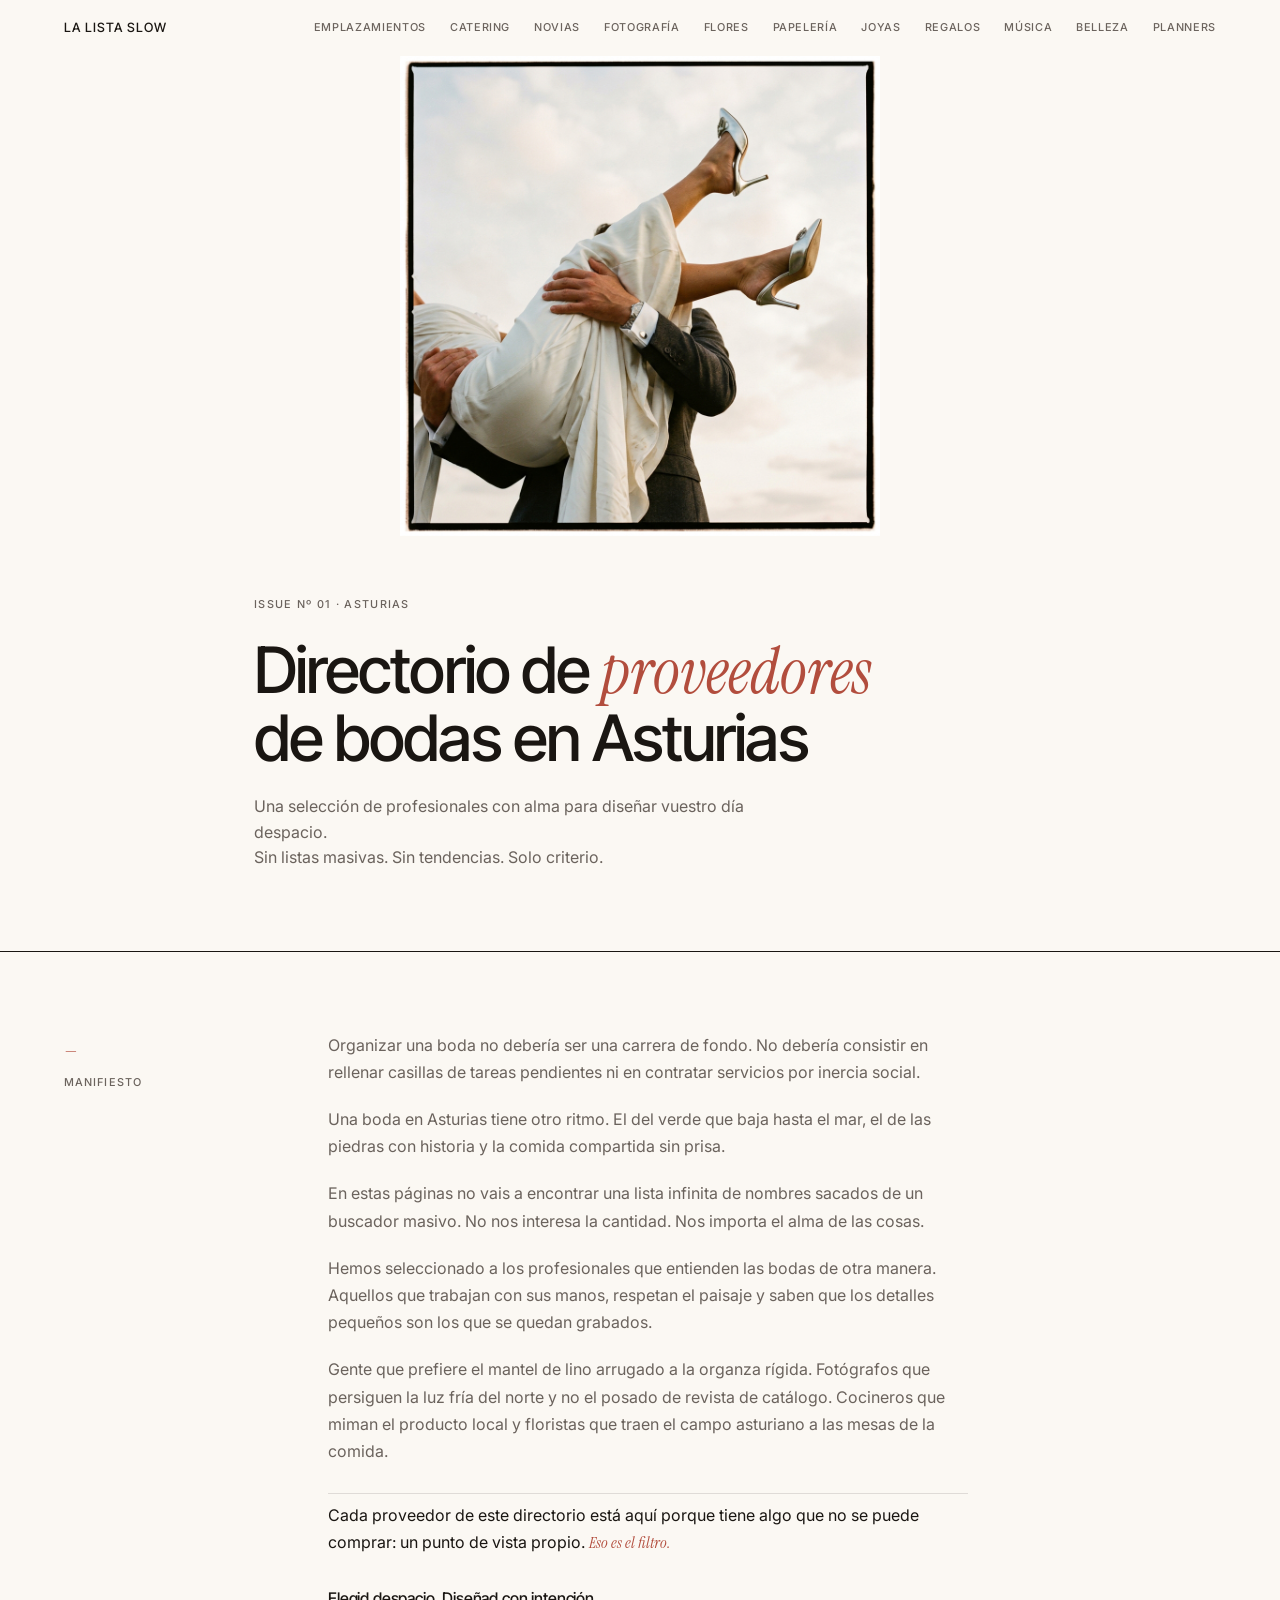
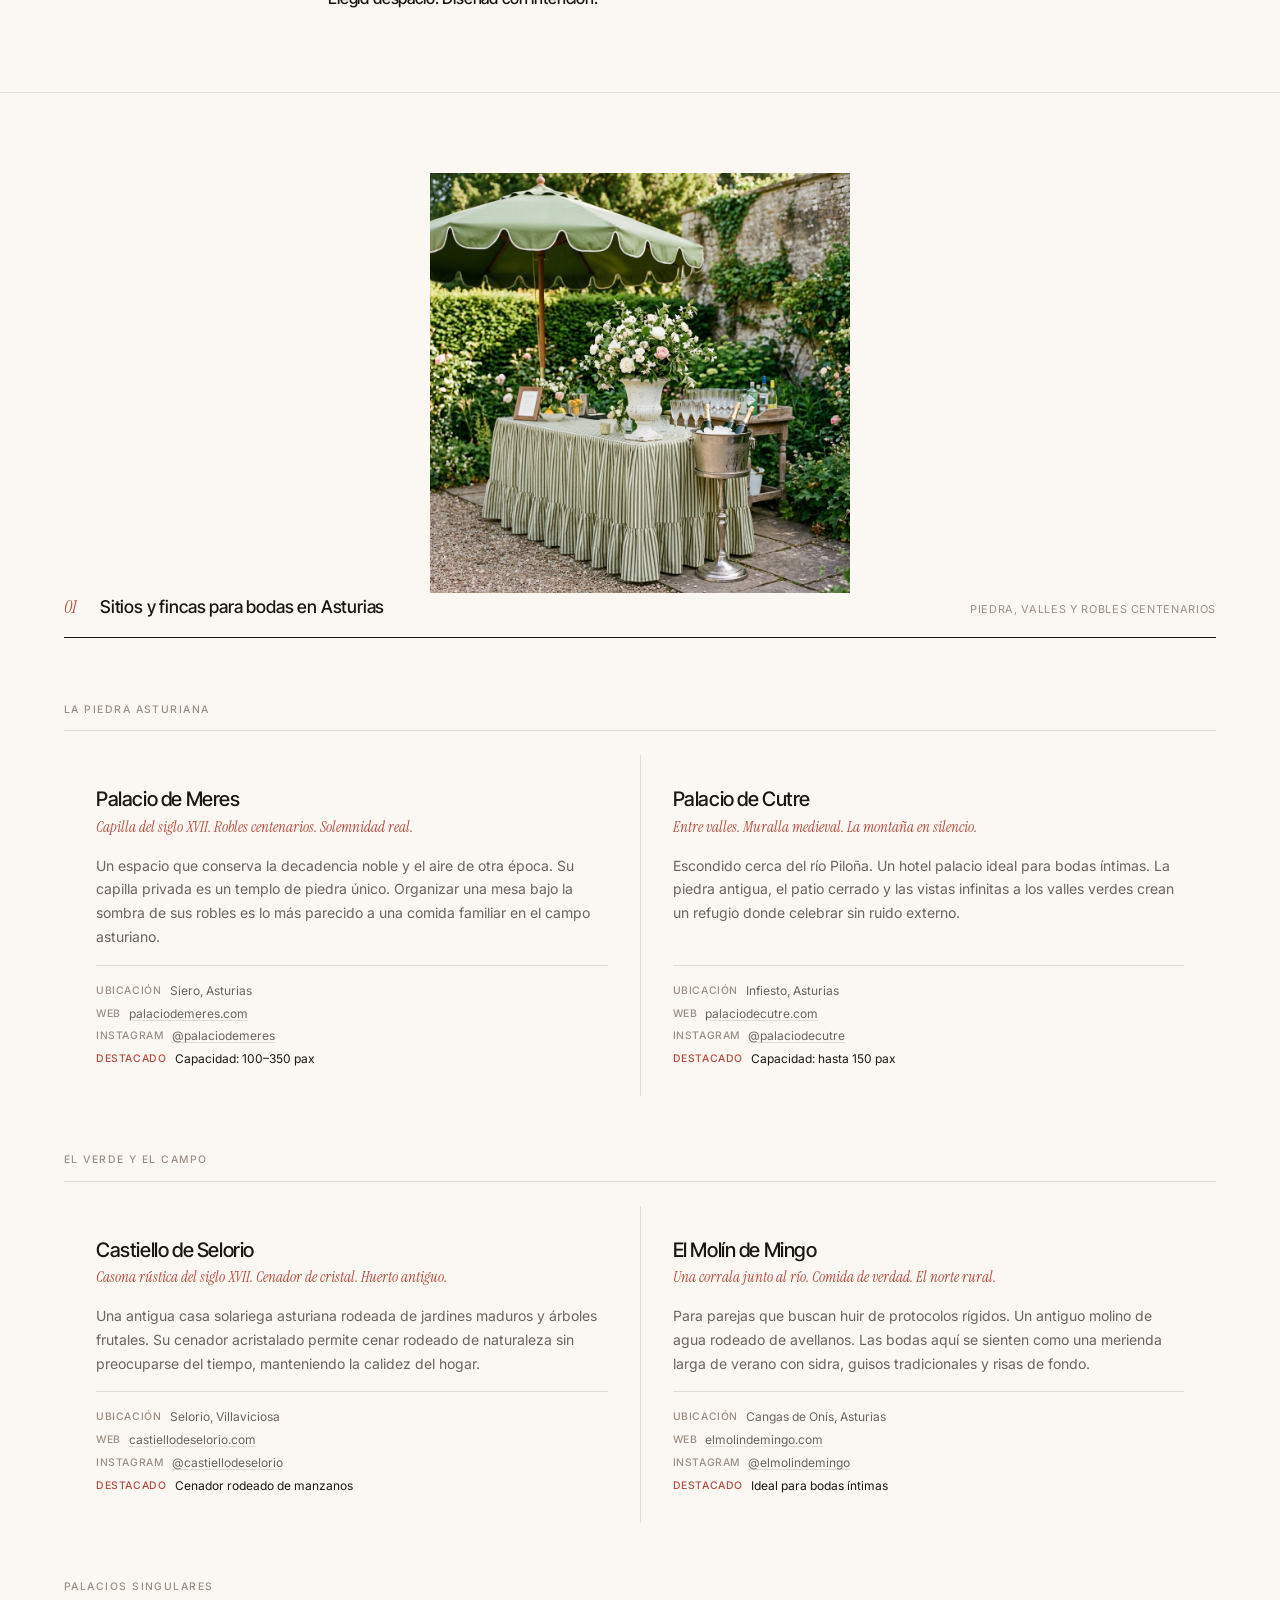
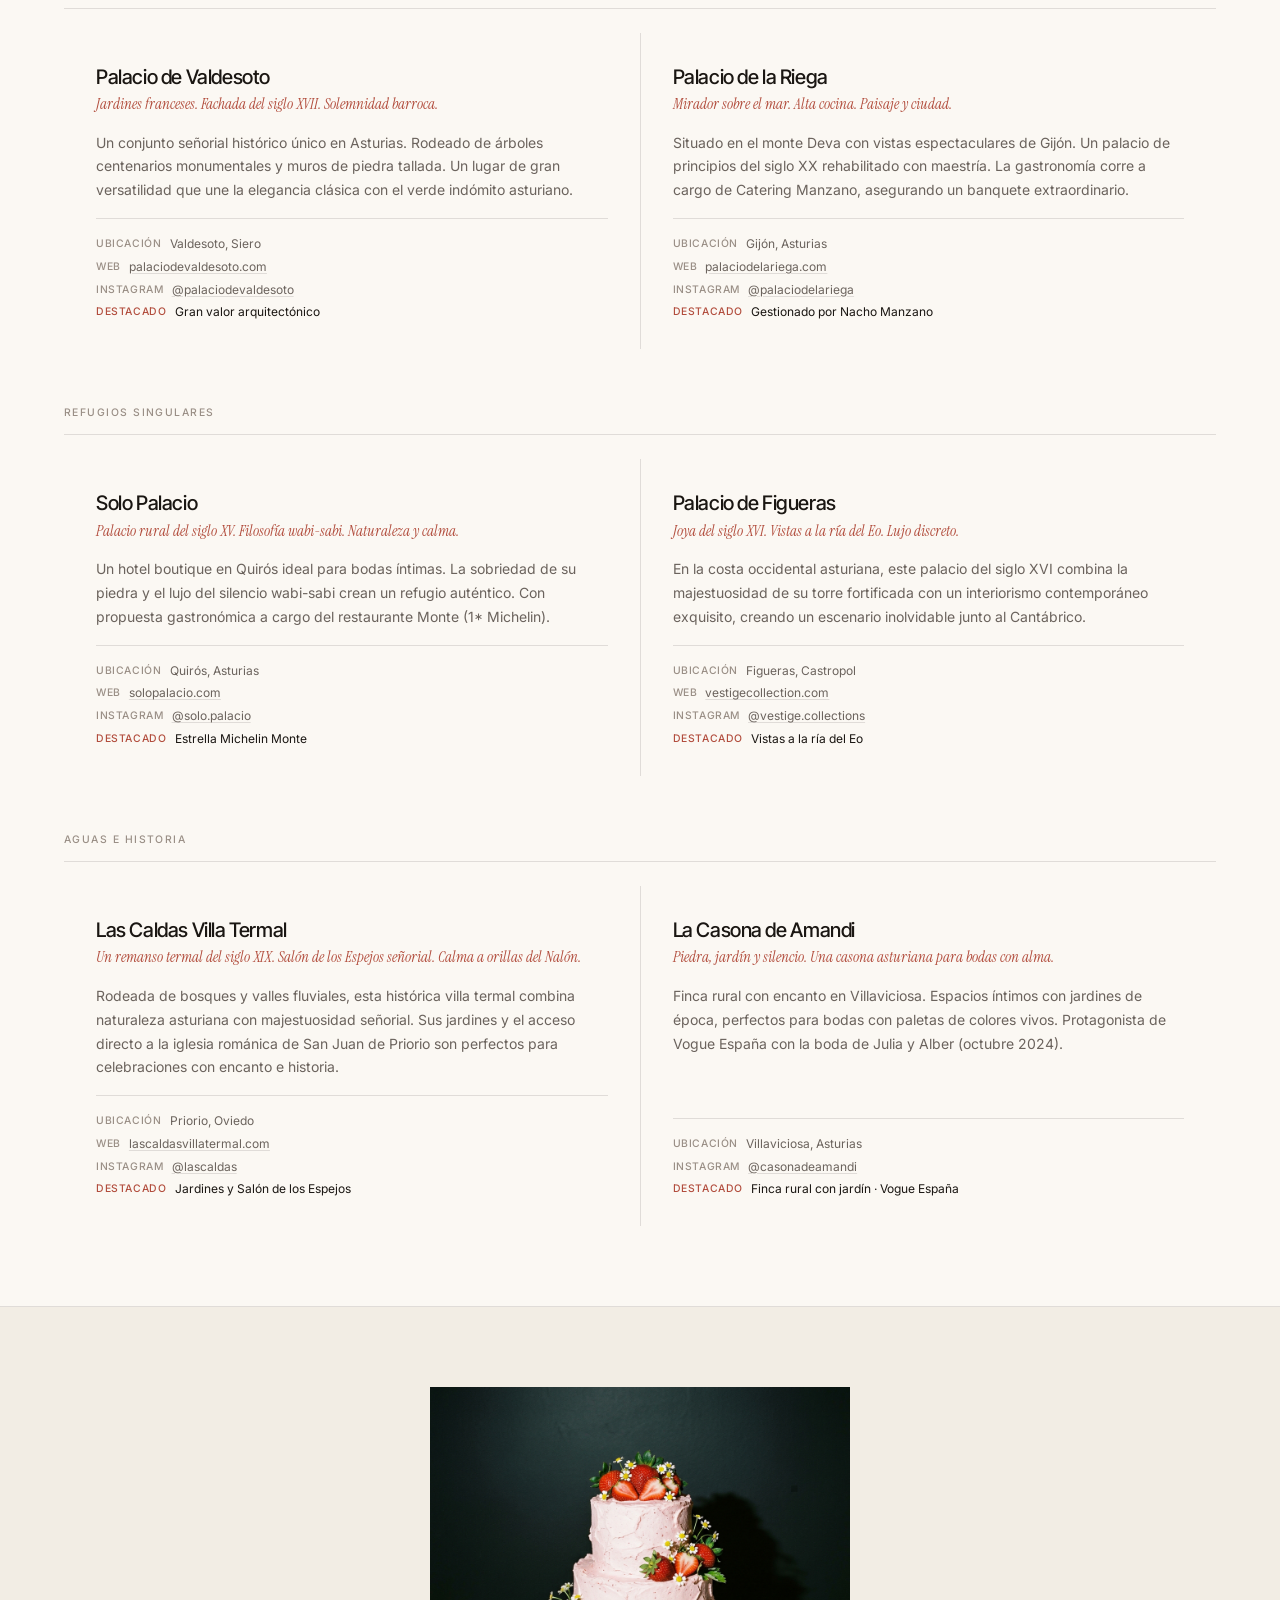
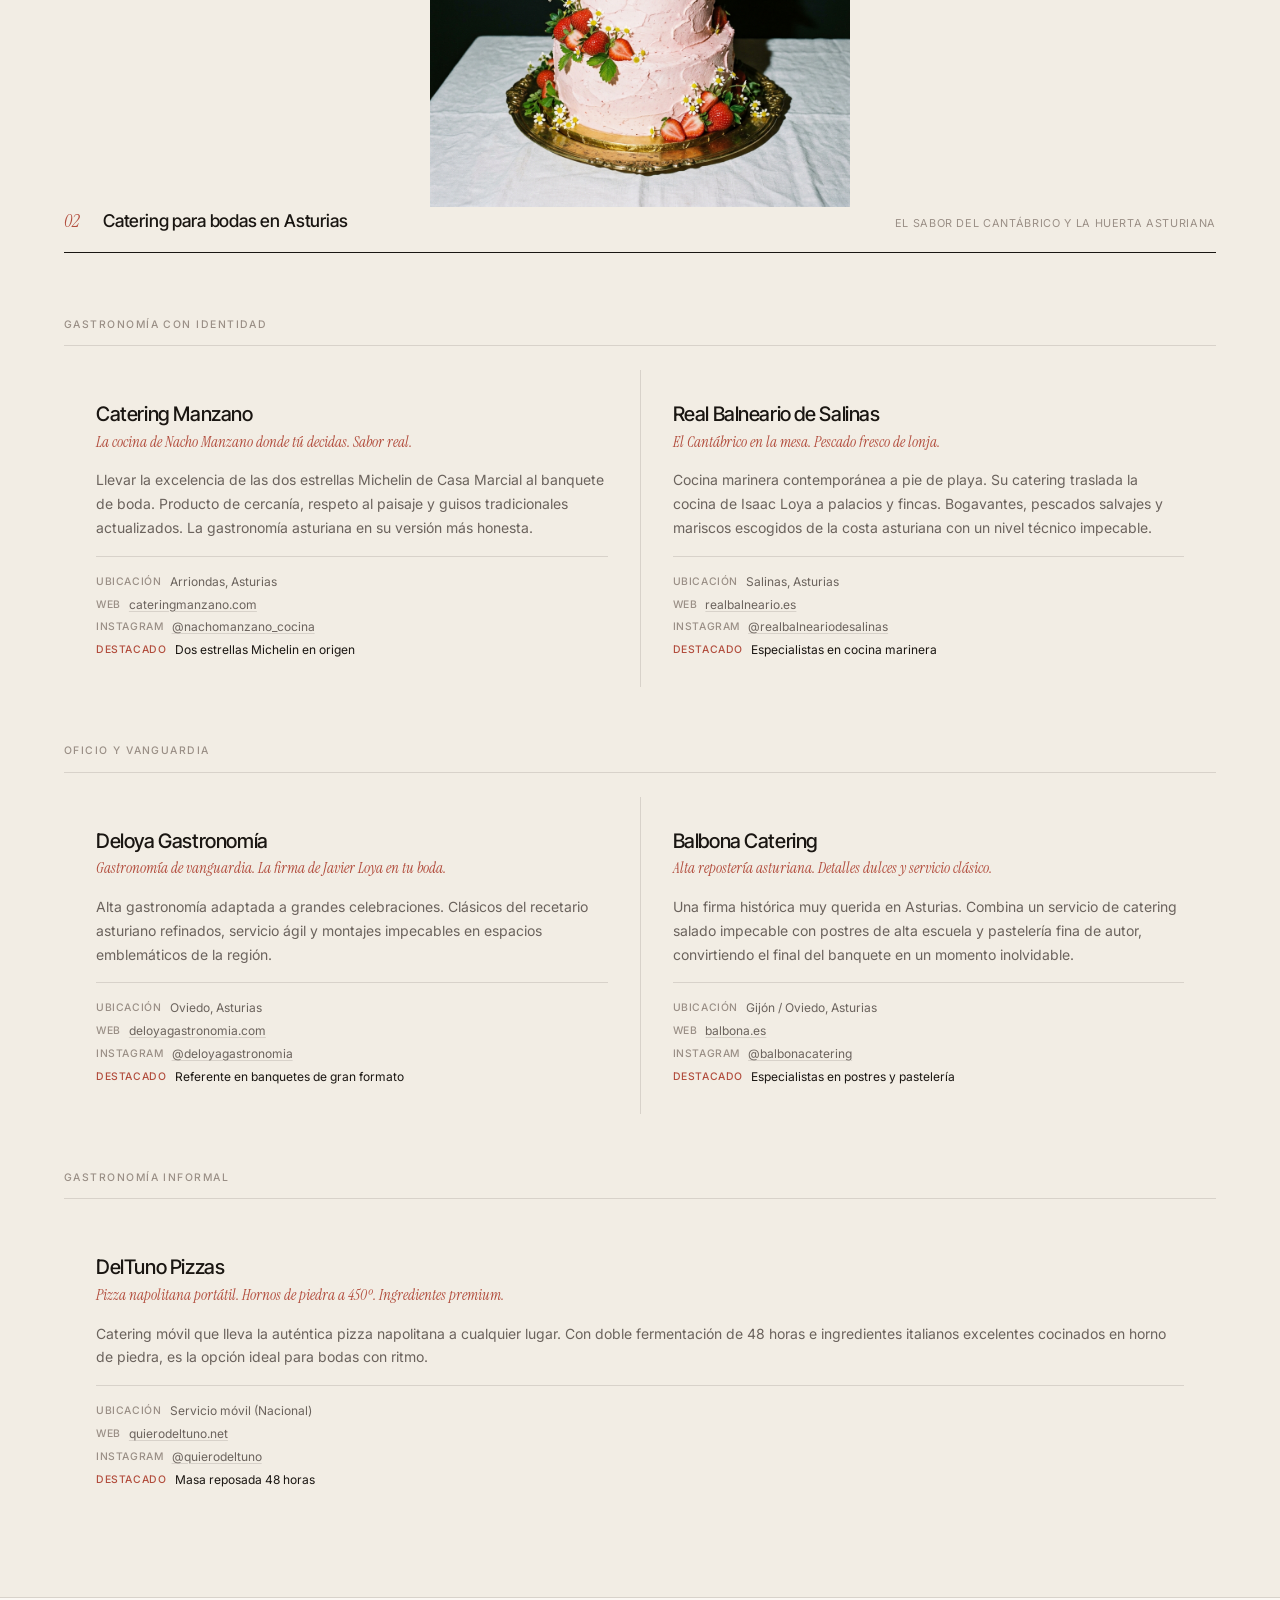
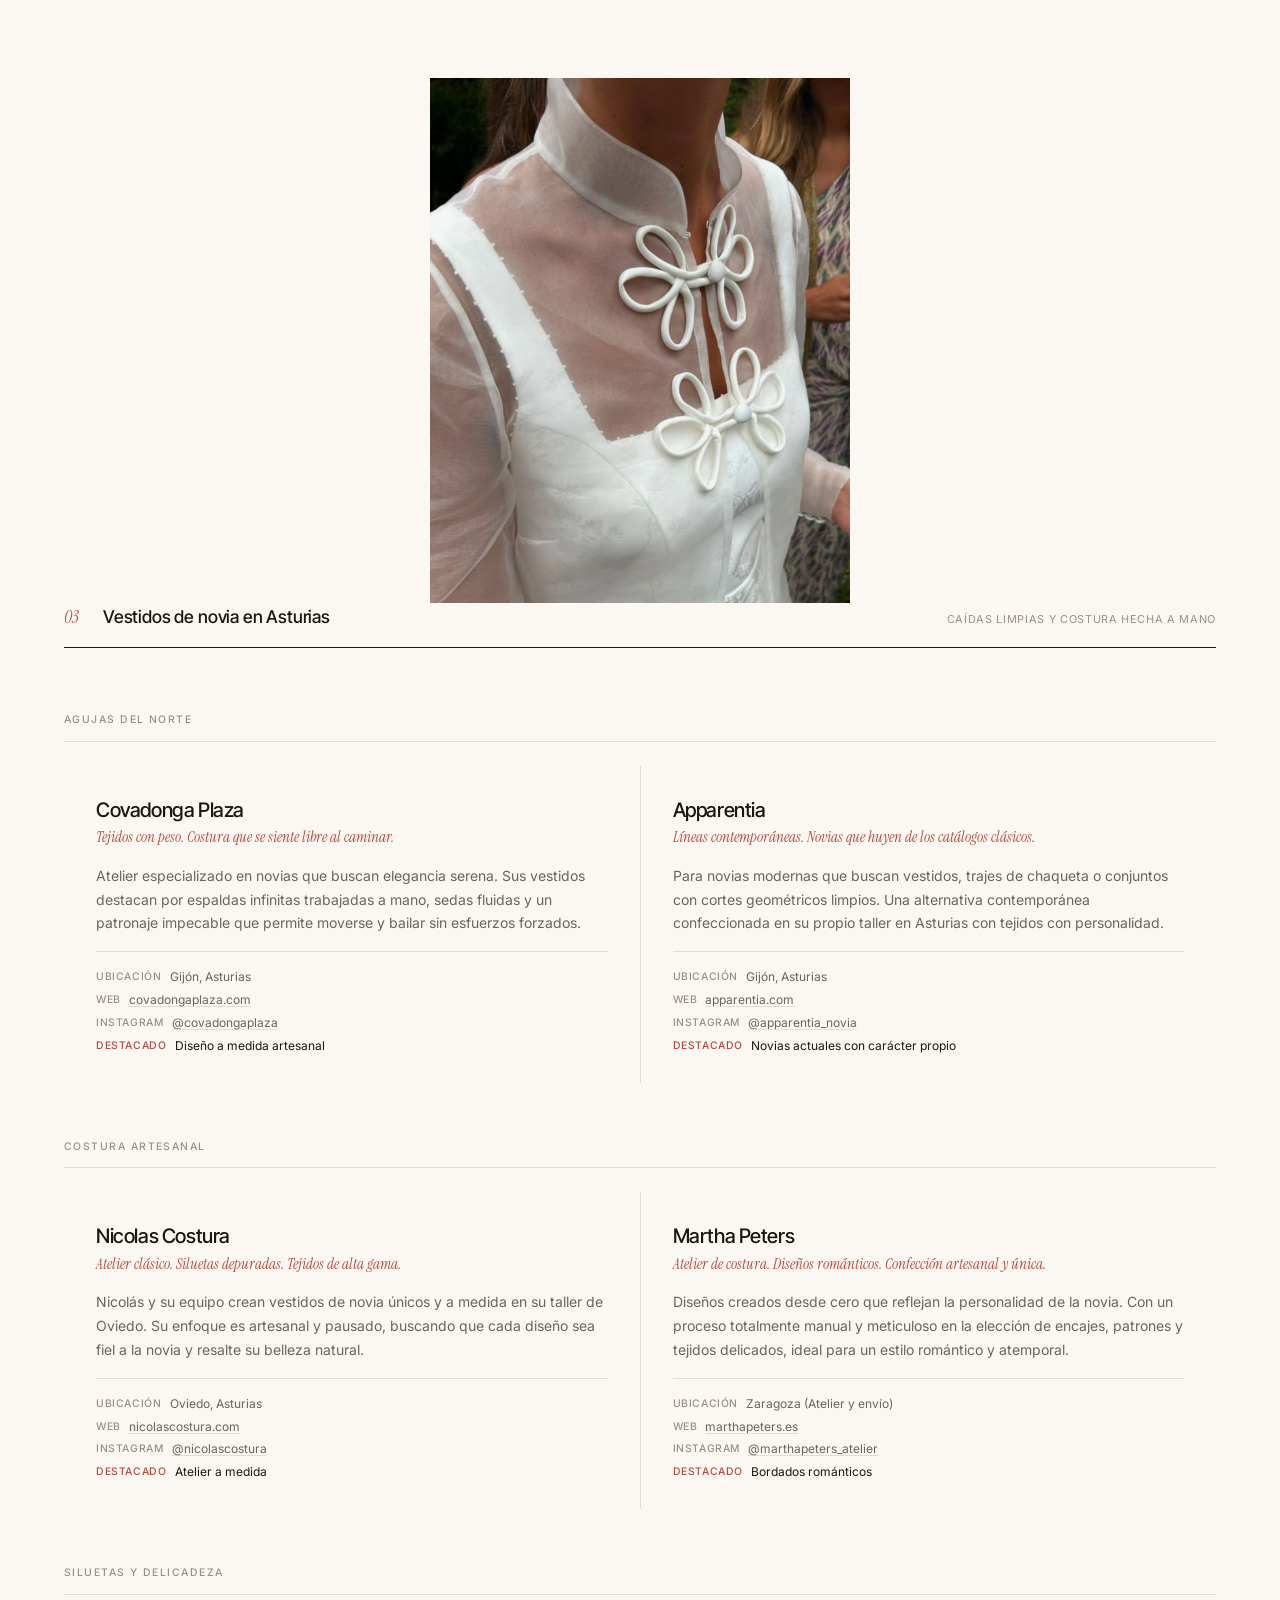
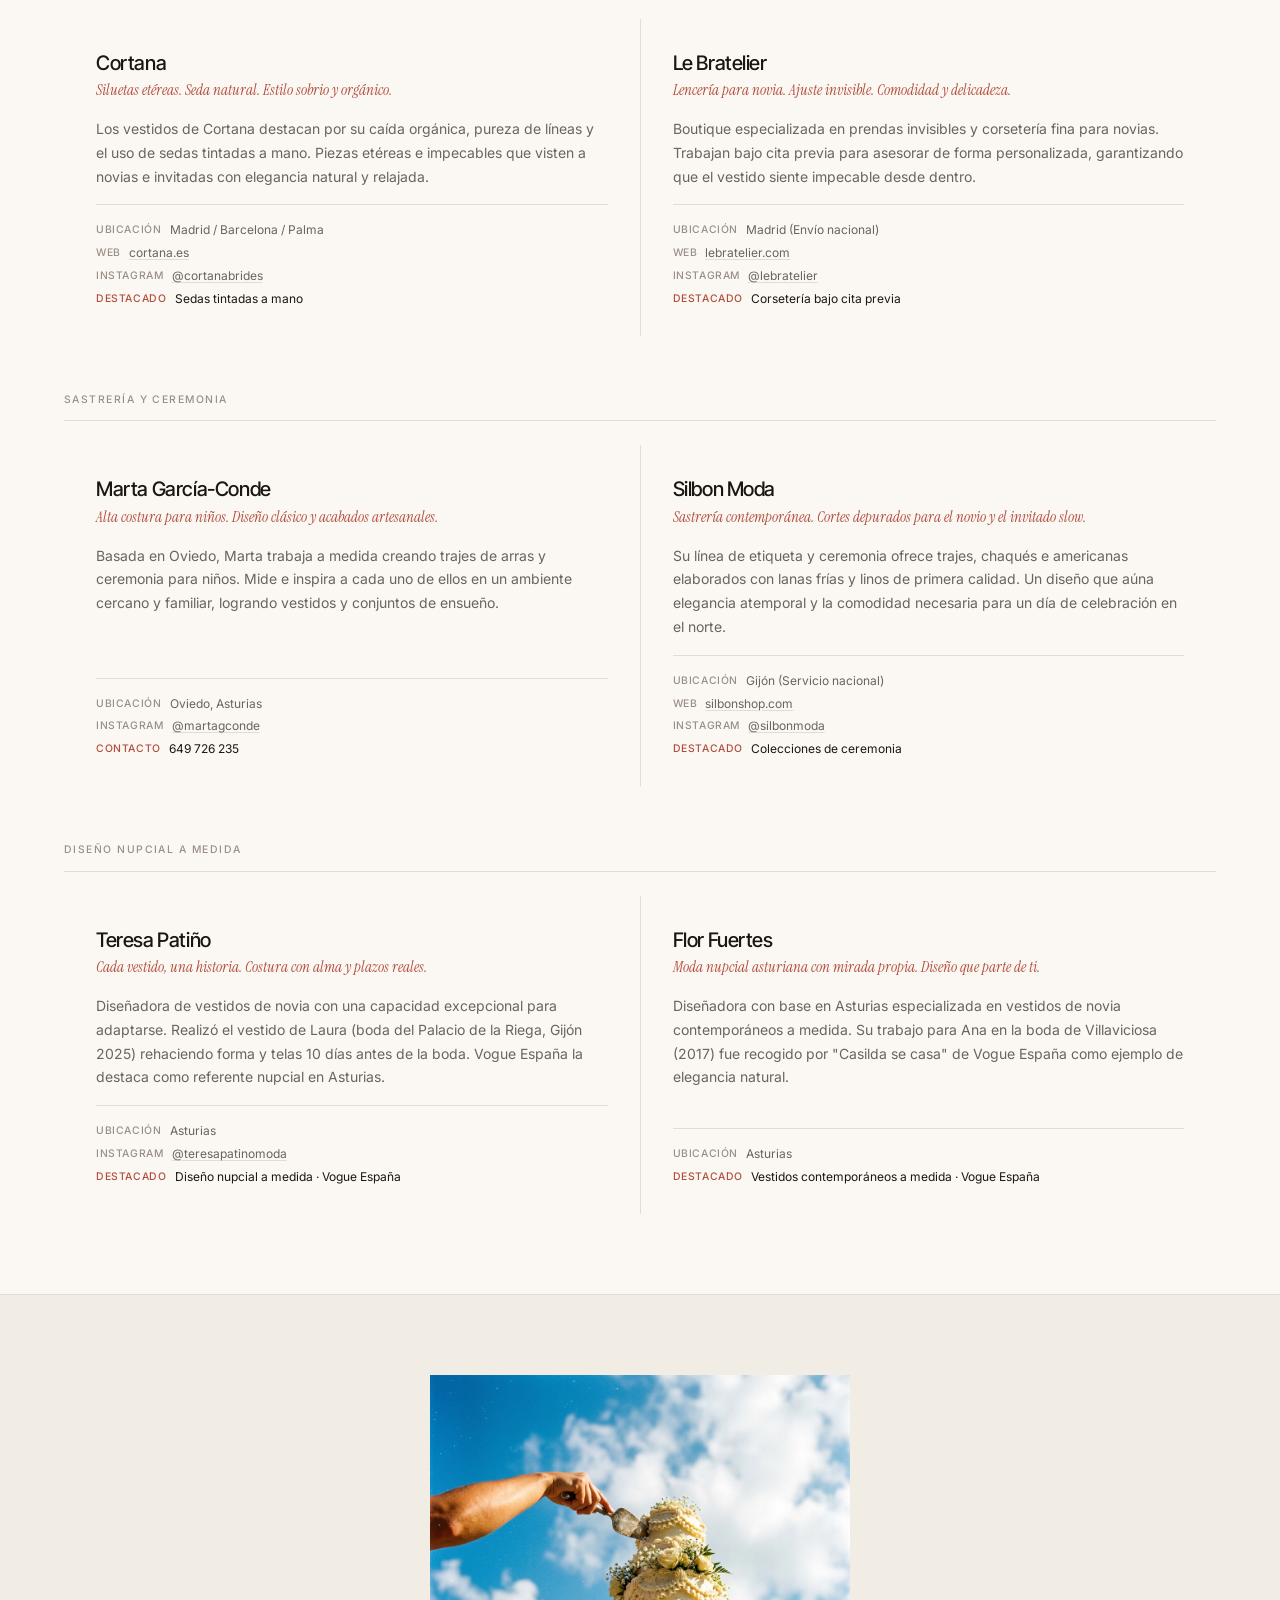
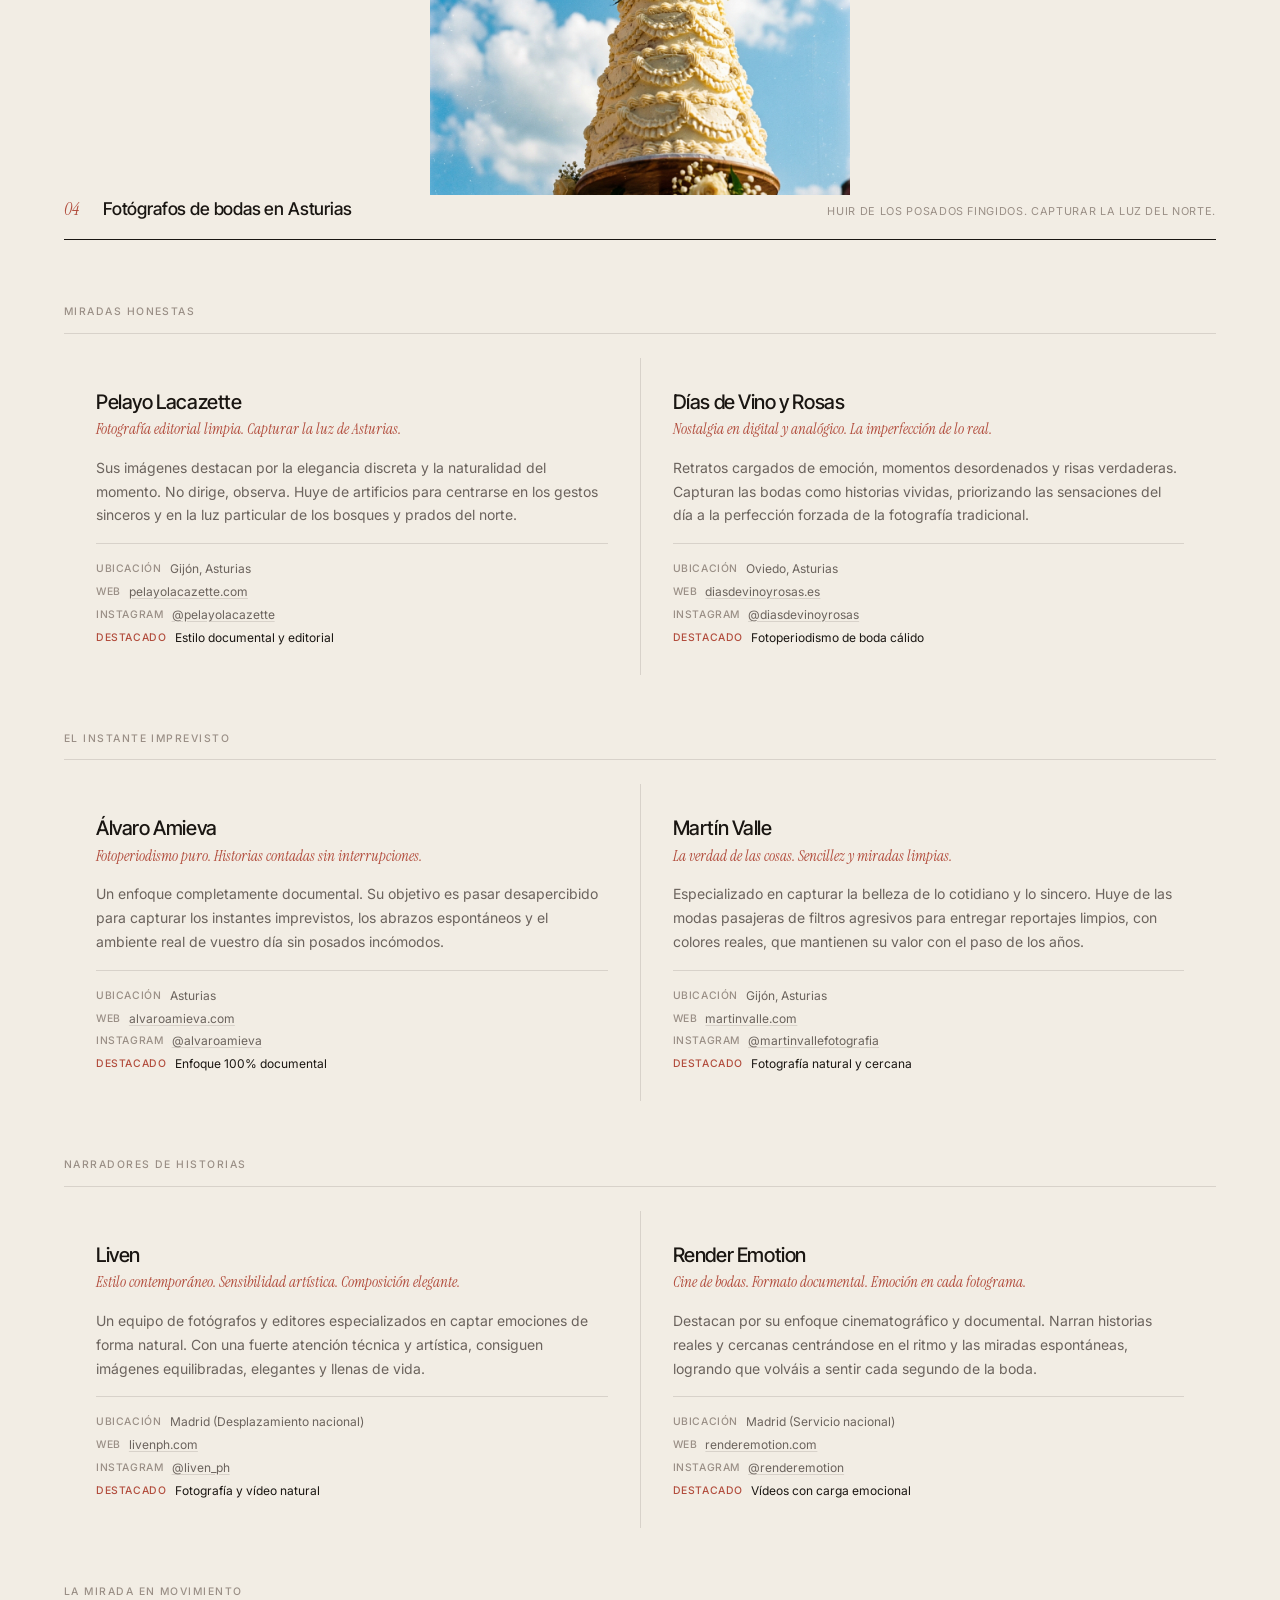
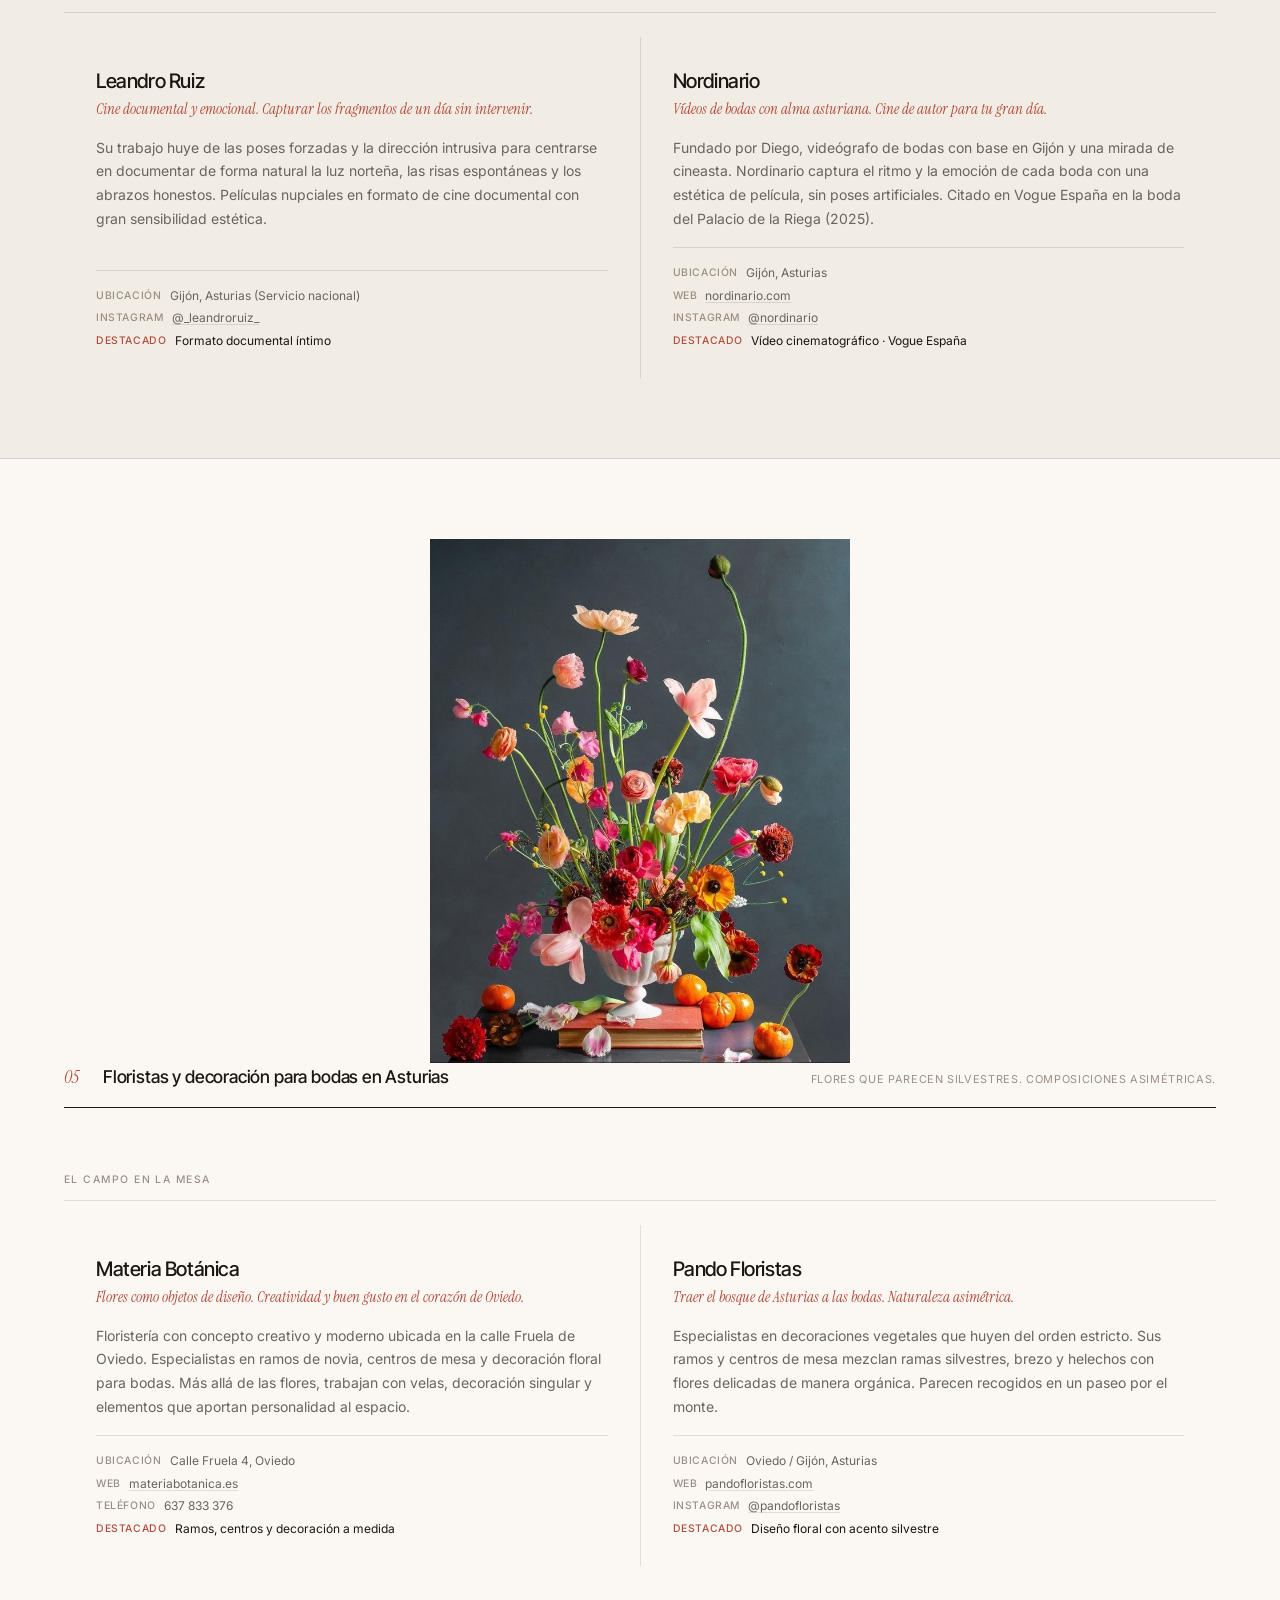
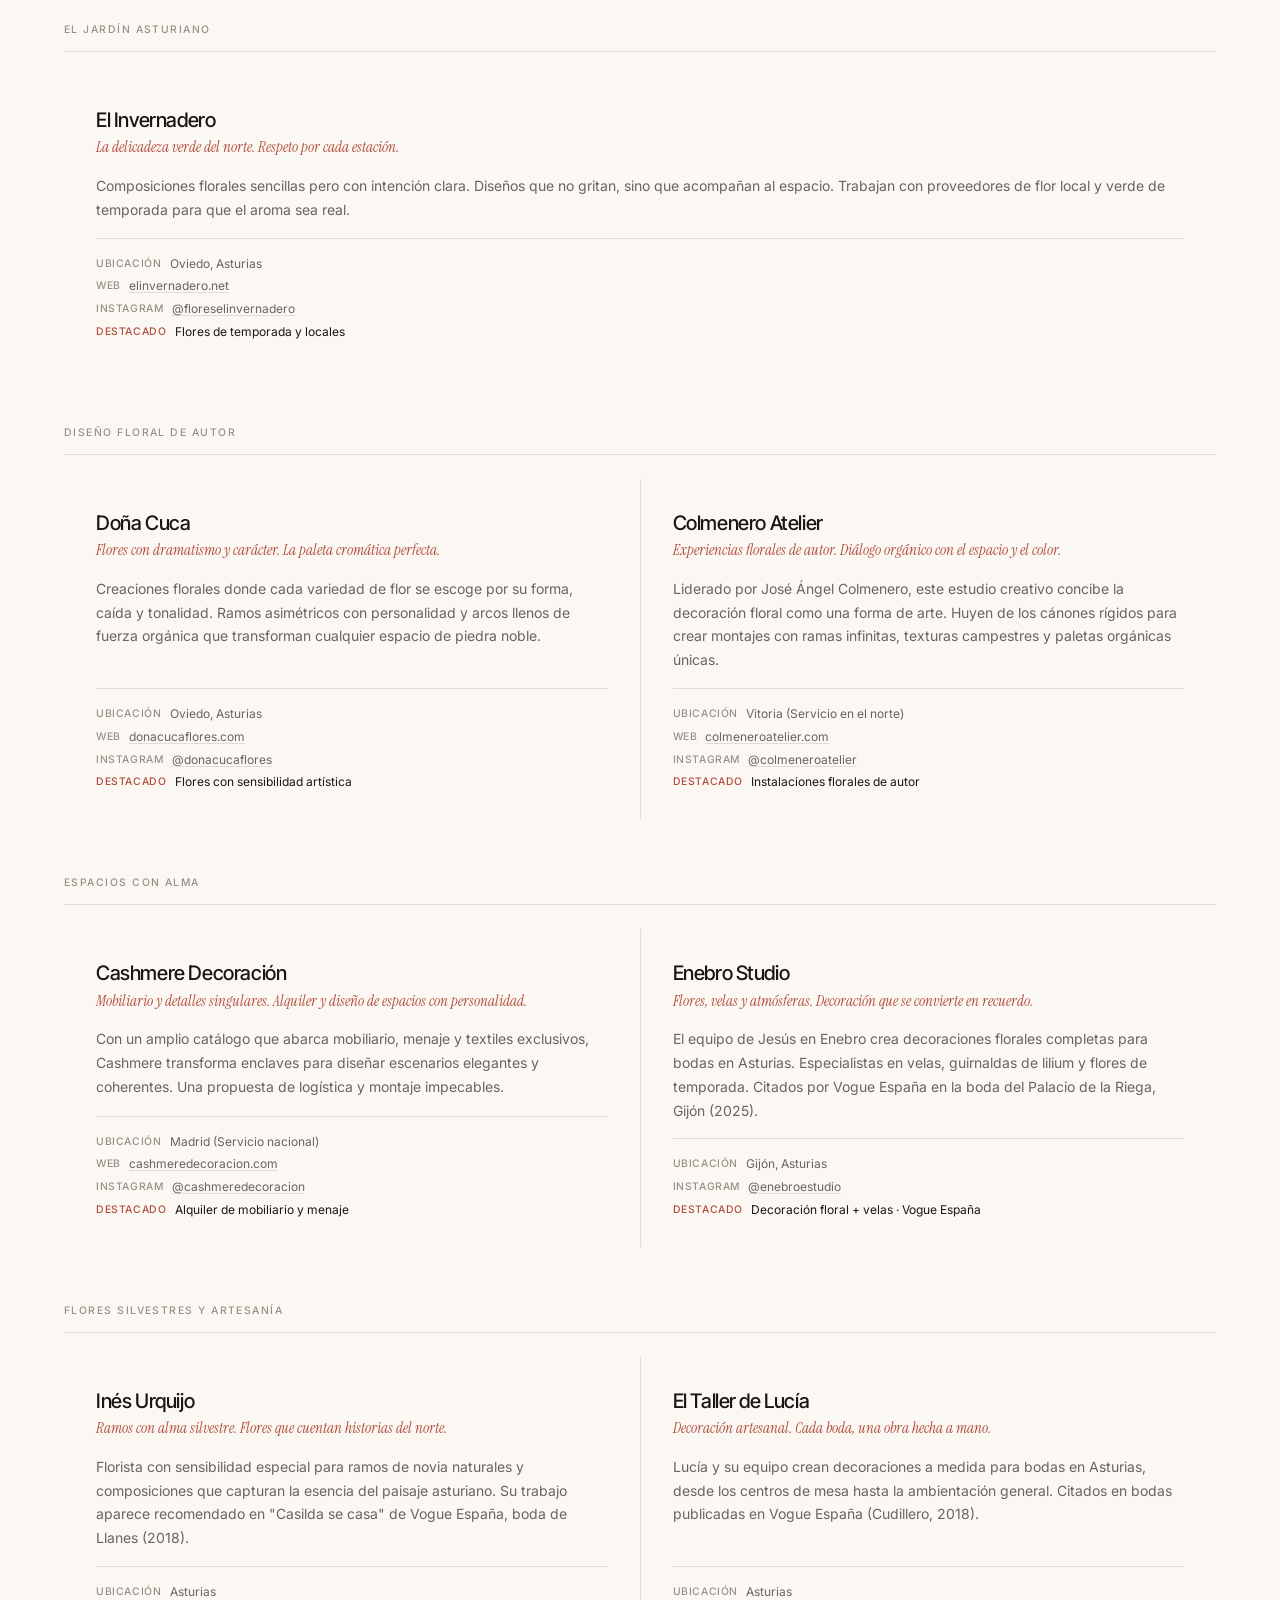
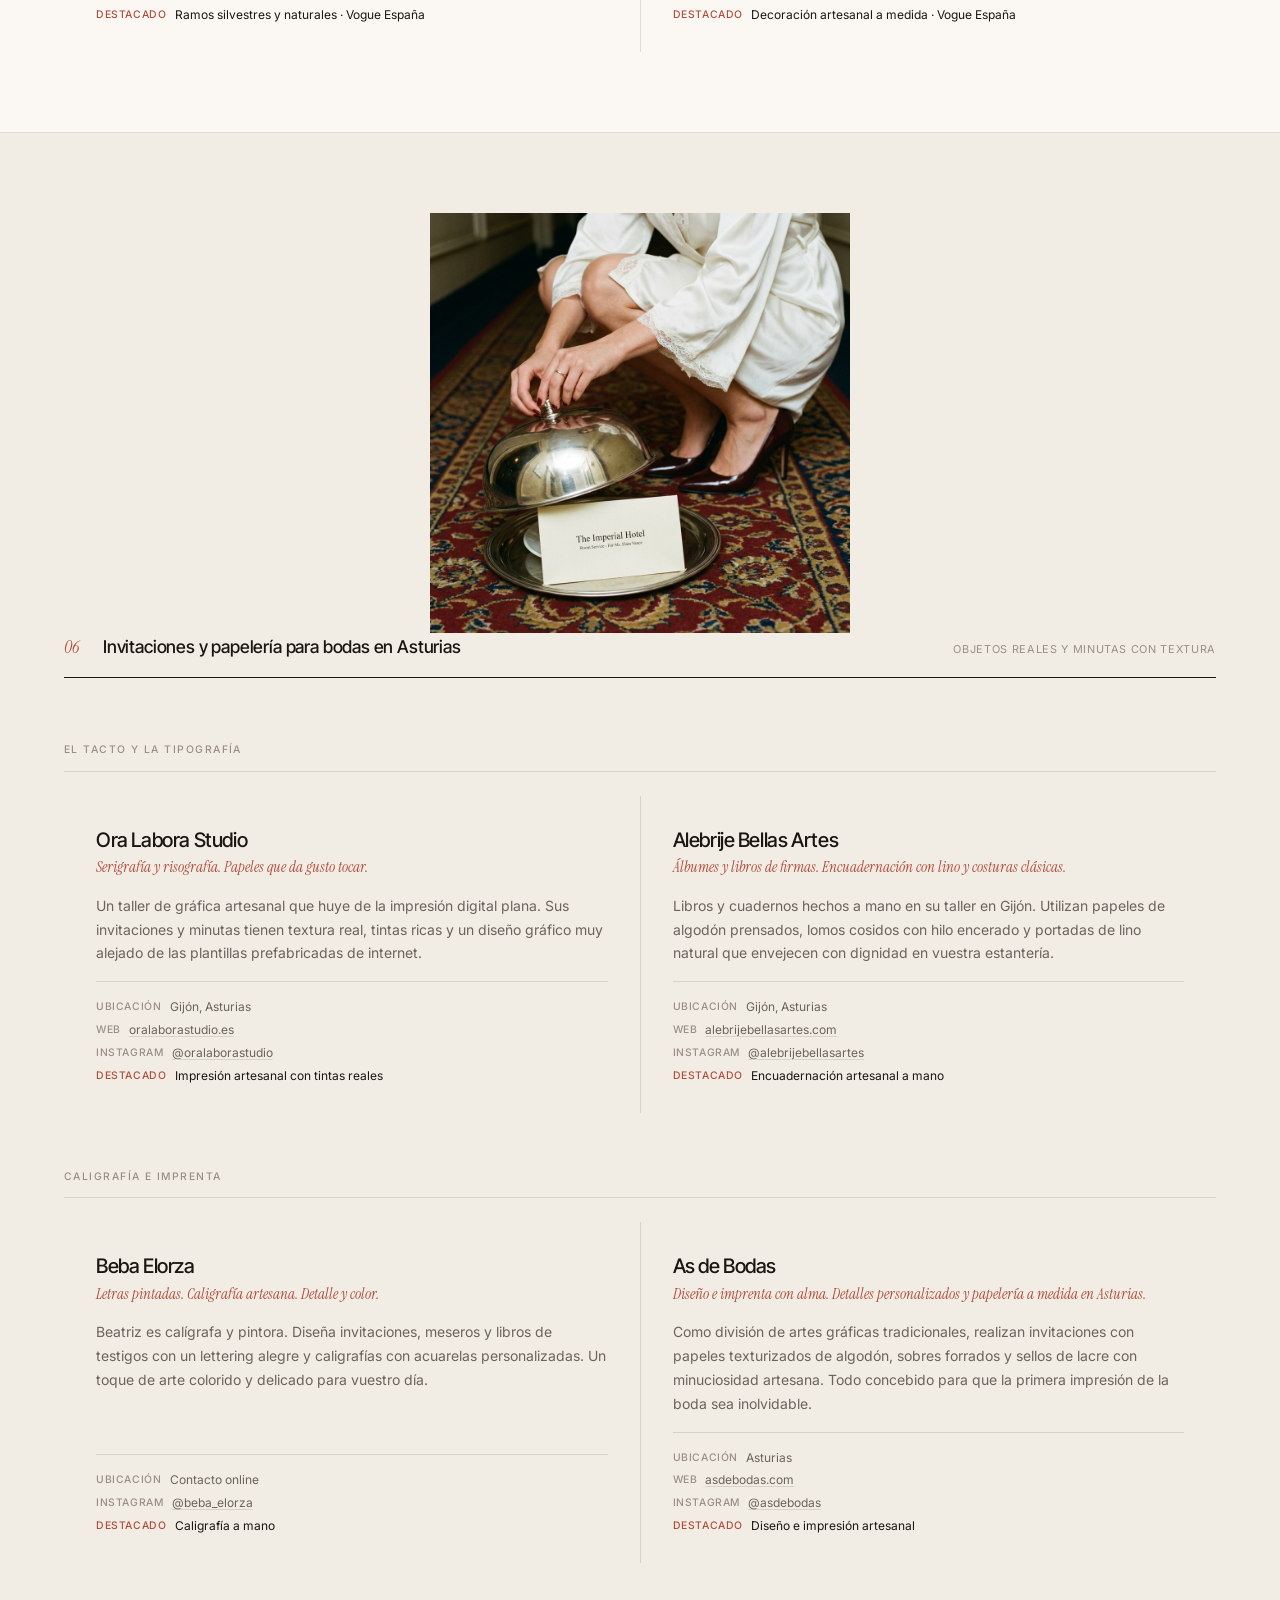
==== commit 8bedb237: "Mejorar CTA de asesoría en el directorio (copy en tono, enlace corregido, contacto directo) Co-Autho" ====
--- a/proveedores/index.html
+++ b/proveedores/index.html
@@ -104,6 +104,7 @@
         <p>En estas páginas no vais a encontrar una lista infinita de nombres sacados de un buscador masivo. No nos interesa la cantidad. Nos importa el alma de las cosas.</p>
         <p>Hemos seleccionado a los profesionales que entienden las bodas de otra manera. Aquellos que trabajan con sus manos, respetan el paisaje y saben que los detalles pequeños son los que se quedan grabados.</p>
         <p>Gente que prefiere el mantel de lino arrugado a la organza rígida. Fotógrafos que persiguen la luz fría del norte y no el posado de revista de catálogo. Cocineros que miman el producto local y floristas que traen el campo asturiano a las mesas de la comida.</p>
+        <p class="manifiesto-criterio">Cada proveedor de este directorio está aquí porque tiene algo que no se puede comprar: un punto de vista propio. <em>Eso es el filtro.</em></p>
         <p class="manifiesto-cierre">Elegid despacio. Diseñad con intención.</p>
       </div>
     </div>
@@ -1432,10 +1433,11 @@
   <!-- ===================== CTA ASESORÍA ===================== -->
   <section class="cta-section">
     <div class="container cta-inner">
-      <p class="cta-label">¿Necesitáis ayuda para elegir?</p>
-      <h2>Asesoría <em>personalizada</em></h2>
-      <p class="cta-desc">Si no sabéis por dónde empezar o queréis una selección de proveedores adaptada a vuestro estilo, vuestro presupuesto y vuestro espacio, podemos trabajar juntos.</p>
-      <a href="https://lalistaslow.com/#asesoria" class="cta-btn">Ver asesoría de bodas</a>
+      <p class="cta-label">¿Demasiado donde elegir?</p>
+      <h2>Os ayudo a <em>decidir</em></h2>
+      <p class="cta-desc">Esta lista es un punto de partida. Elegir bien es otra cosa. Si queréis que os acompañe a dar con lo vuestro, sin perderos por el camino, lo hacemos juntos.</p>
+      <a href="mailto:lalistaslow@gmail.com?subject=Asesor%C3%ADa%20de%20bodas" class="cta-btn">Solicitar asesoría</a>
+      <a href="https://lalistaslow.com/#servicios" class="cta-link">Ver cómo trabajo →</a>
     </div>
   </section>
 
--- a/proveedores/styles.css
+++ b/proveedores/styles.css
@@ -258,6 +258,23 @@
   line-height: 1.7;
 }
 
+.manifiesto-criterio {
+  font-size: 1rem;
+  color: var(--text) !important;
+  line-height: 1.7;
+  padding-top: 0.5rem;
+  border-top: 1px solid var(--line);
+  margin-top: 0.5rem;
+}
+
+.manifiesto-criterio em {
+  font-family: var(--font-serif);
+  font-style: italic;
+  font-weight: 400;
+  color: var(--accent);
+  letter-spacing: 0;
+}
+
 .manifiesto-cierre {
   font-family: var(--font-display);
   font-weight: 500;
@@ -496,6 +513,22 @@
 .cta-btn:hover {
   background: var(--accent);
   color: var(--bg);
+}
+
+.cta-link {
+  display: inline-block;
+  margin-top: 1.25rem;
+  font-family: var(--font-body);
+  font-size: 0.9rem;
+  color: var(--text-sec);
+  text-decoration: none;
+  border-bottom: 1px solid transparent;
+  transition: color 0.25s, border-color 0.25s;
+}
+
+.cta-link:hover {
+  color: var(--accent);
+  border-color: var(--accent);
 }
 
 /* ── Footer ───────────────────────────────────────────────────────────── */
